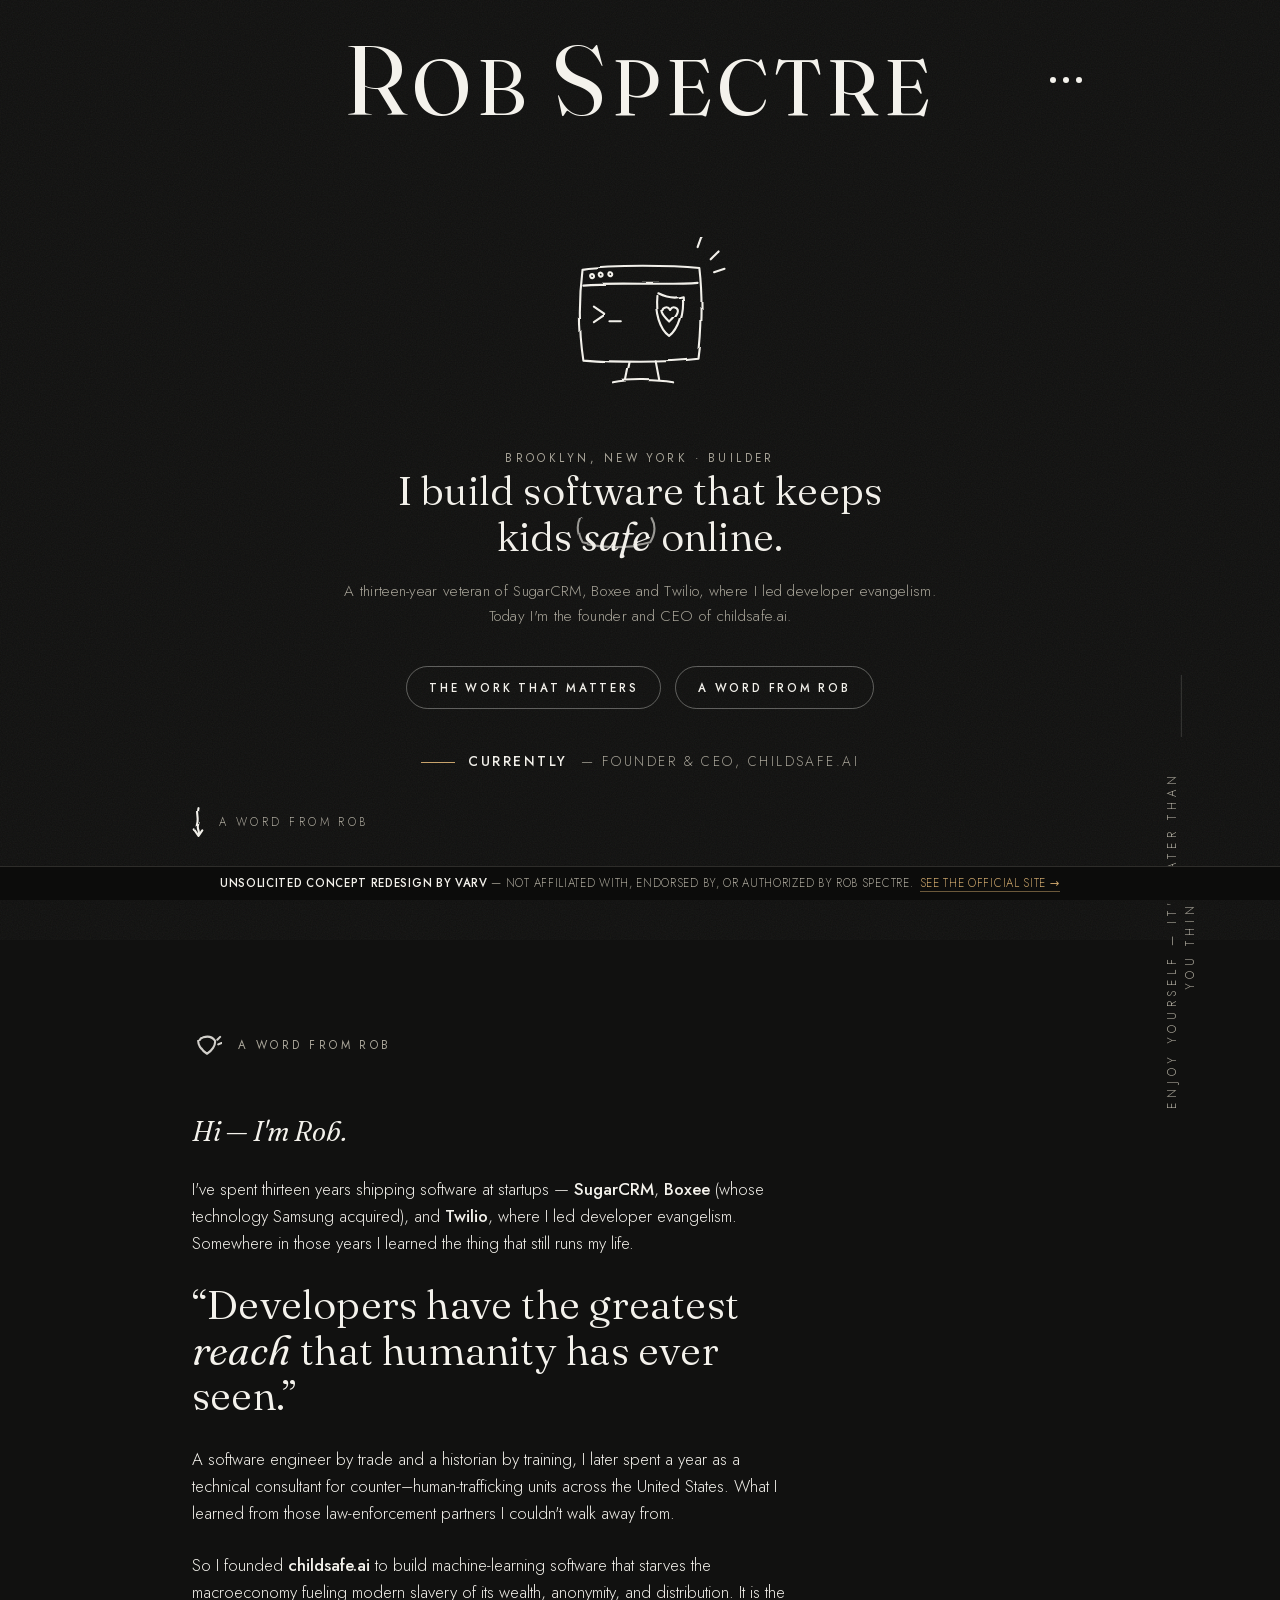
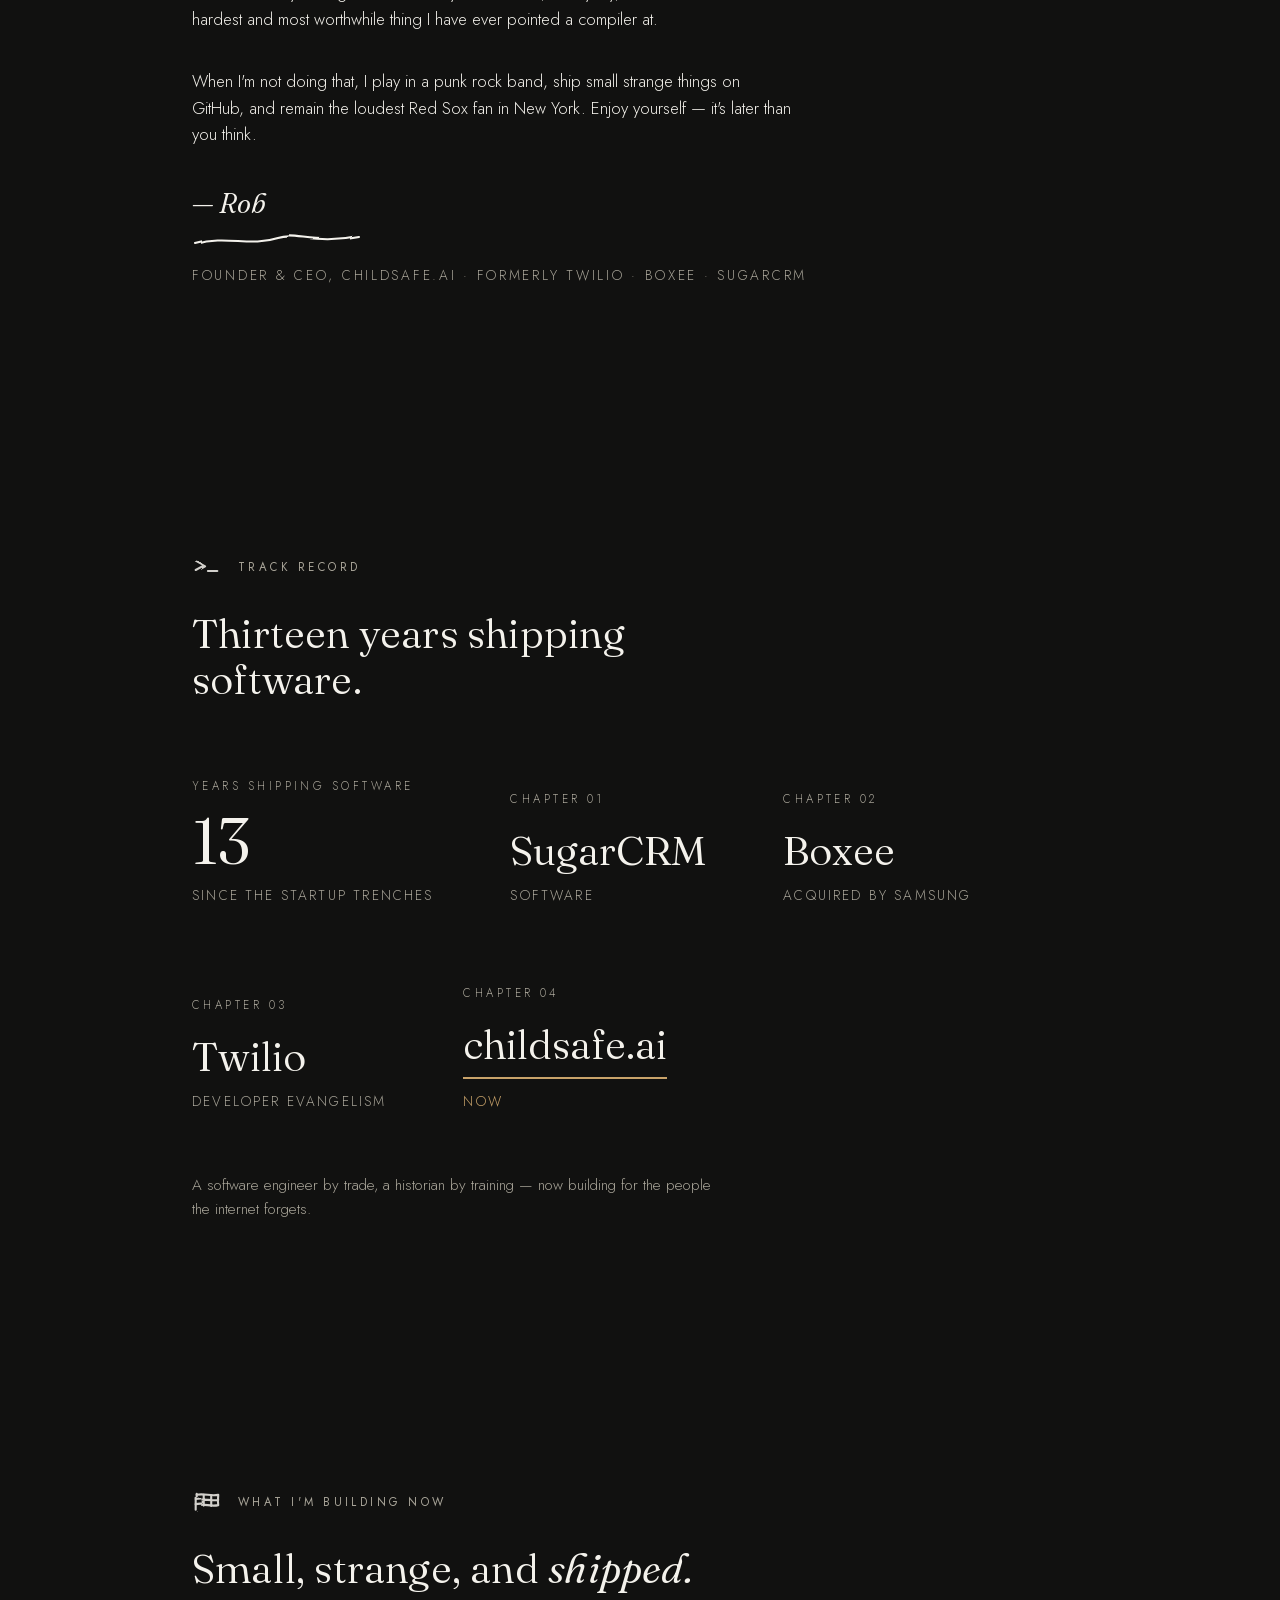
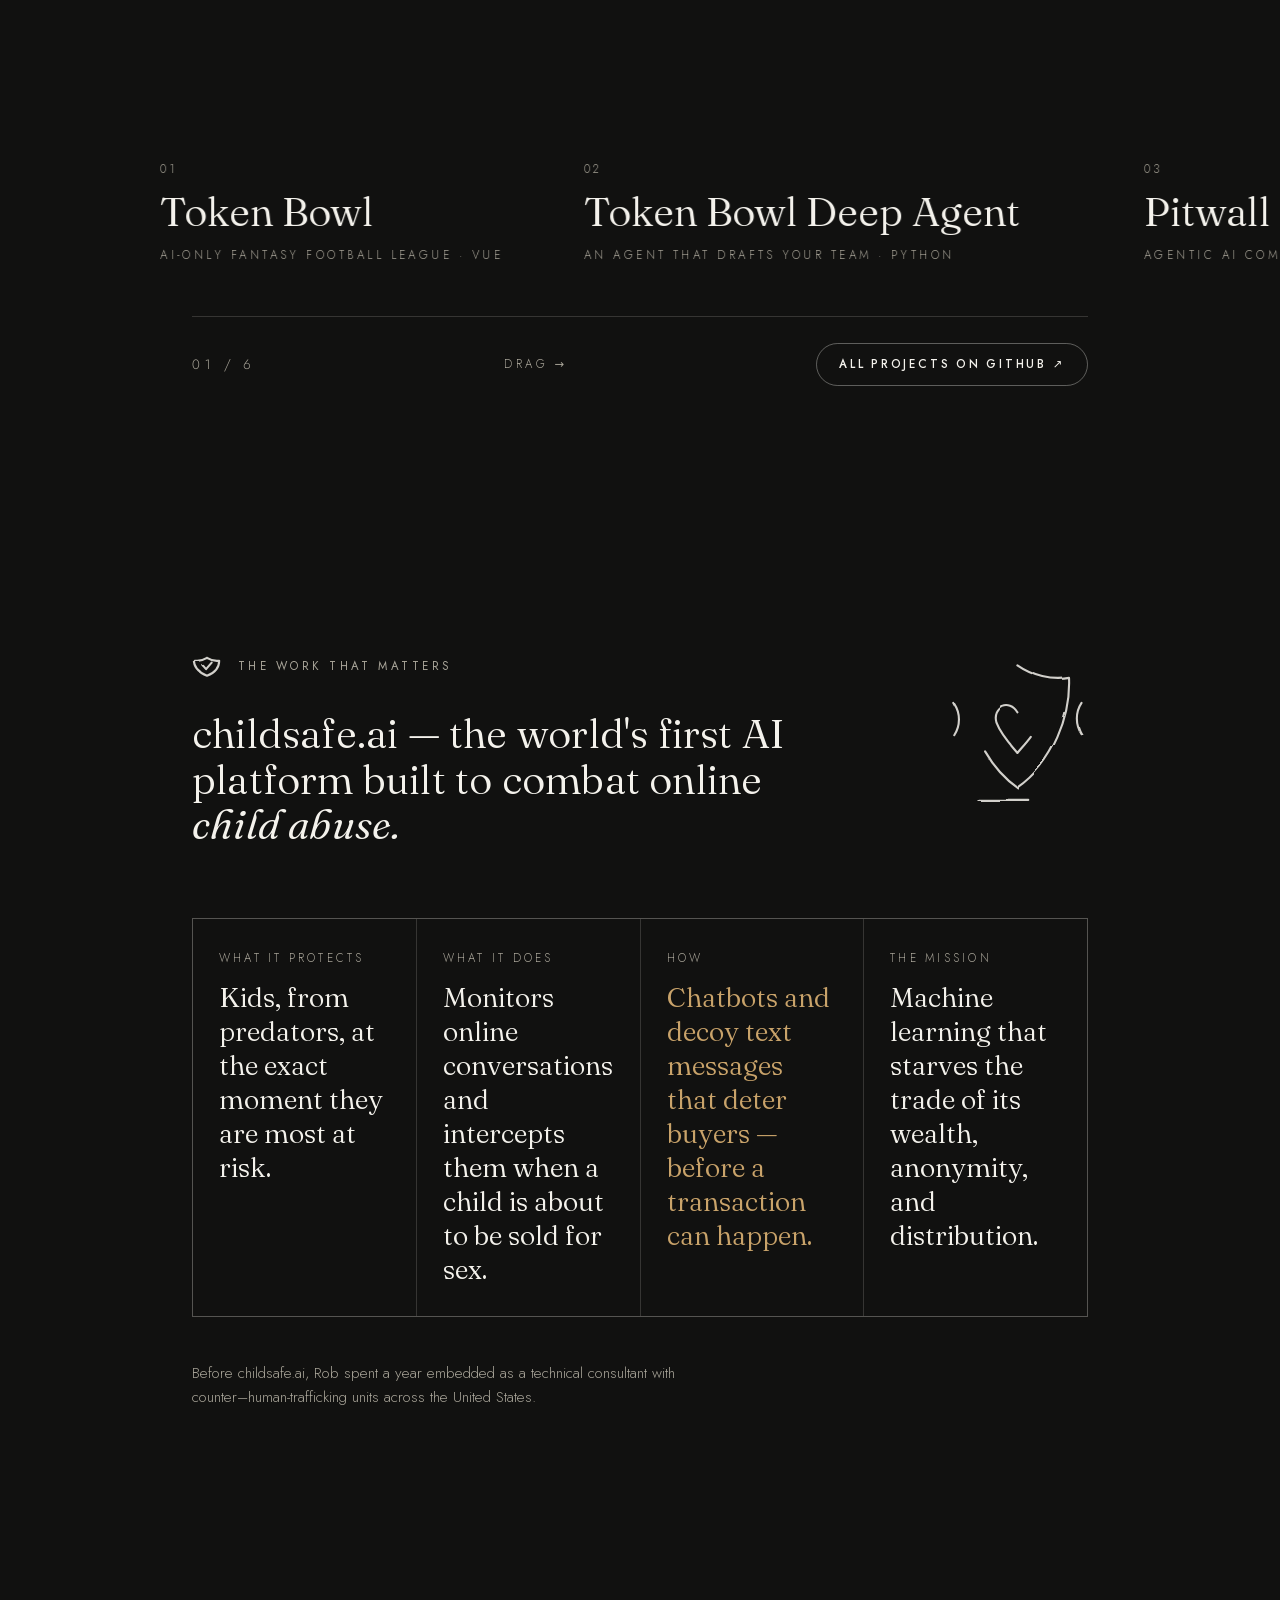
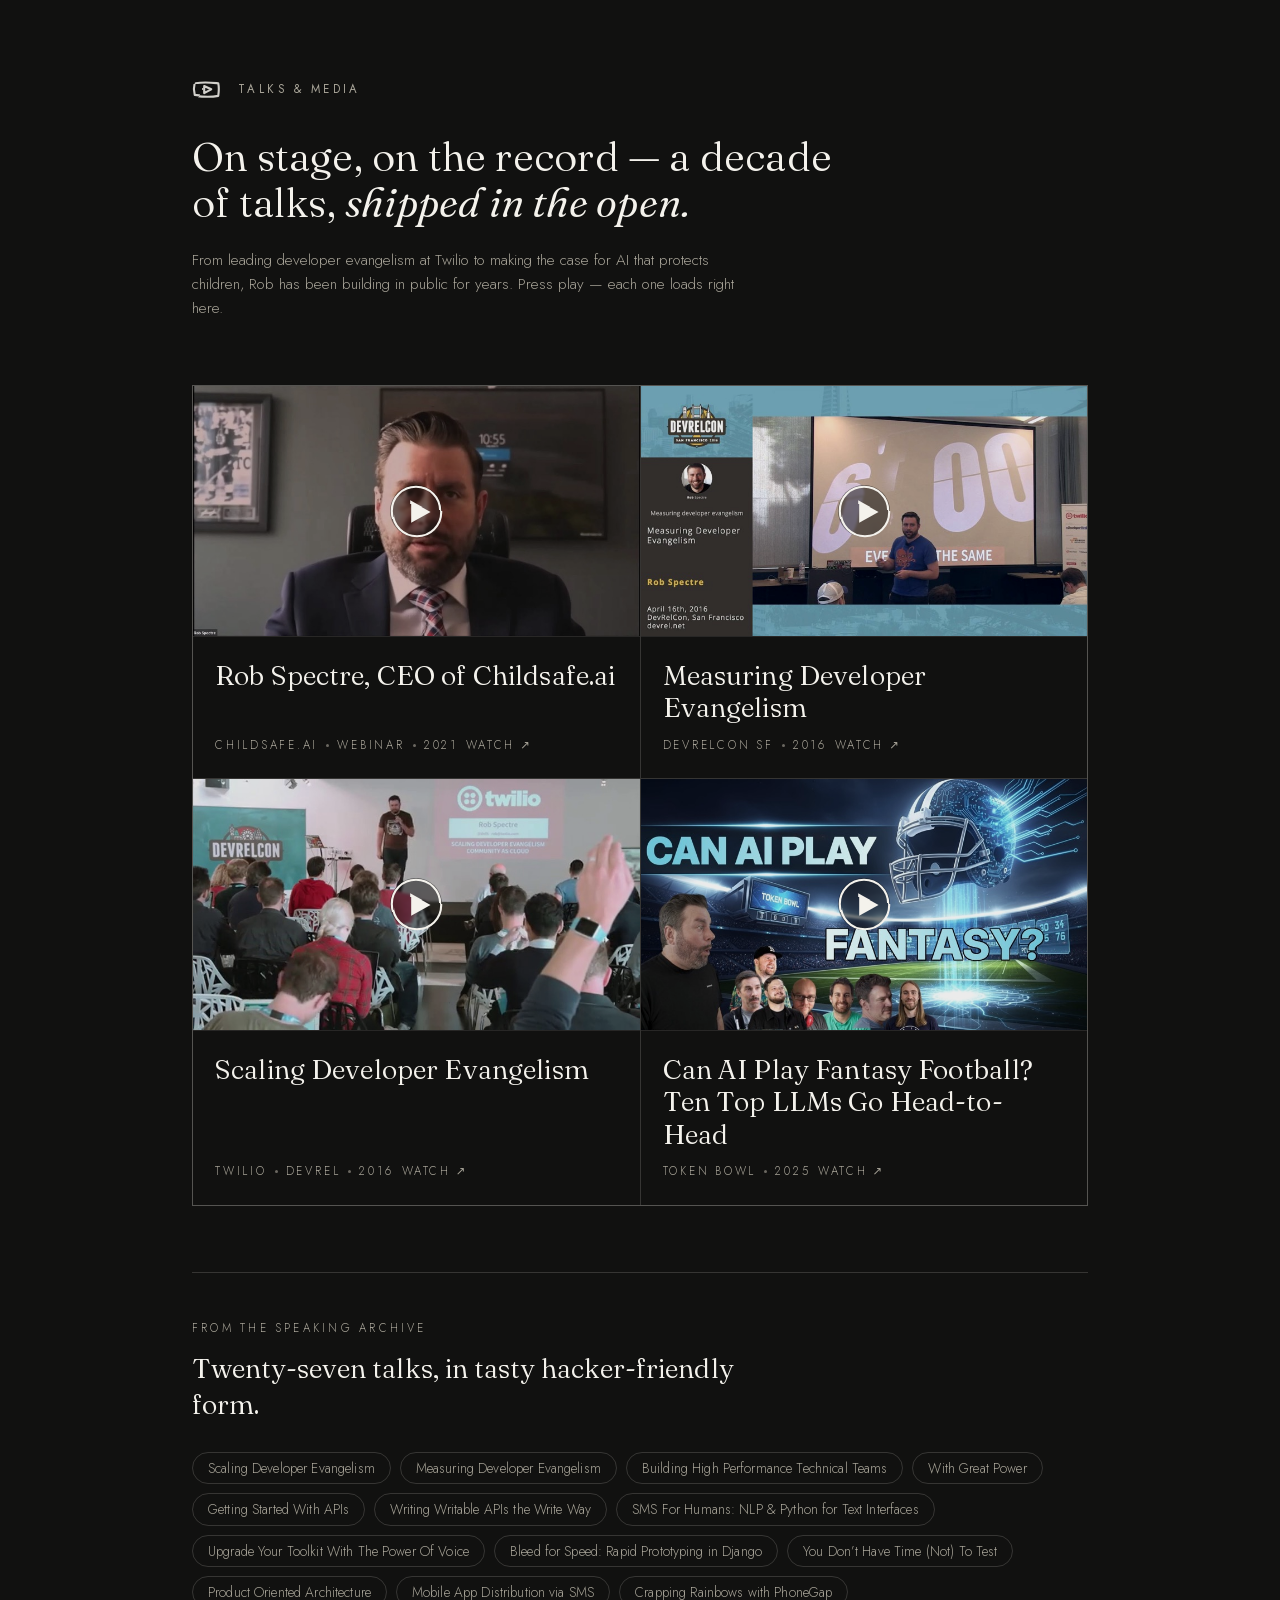
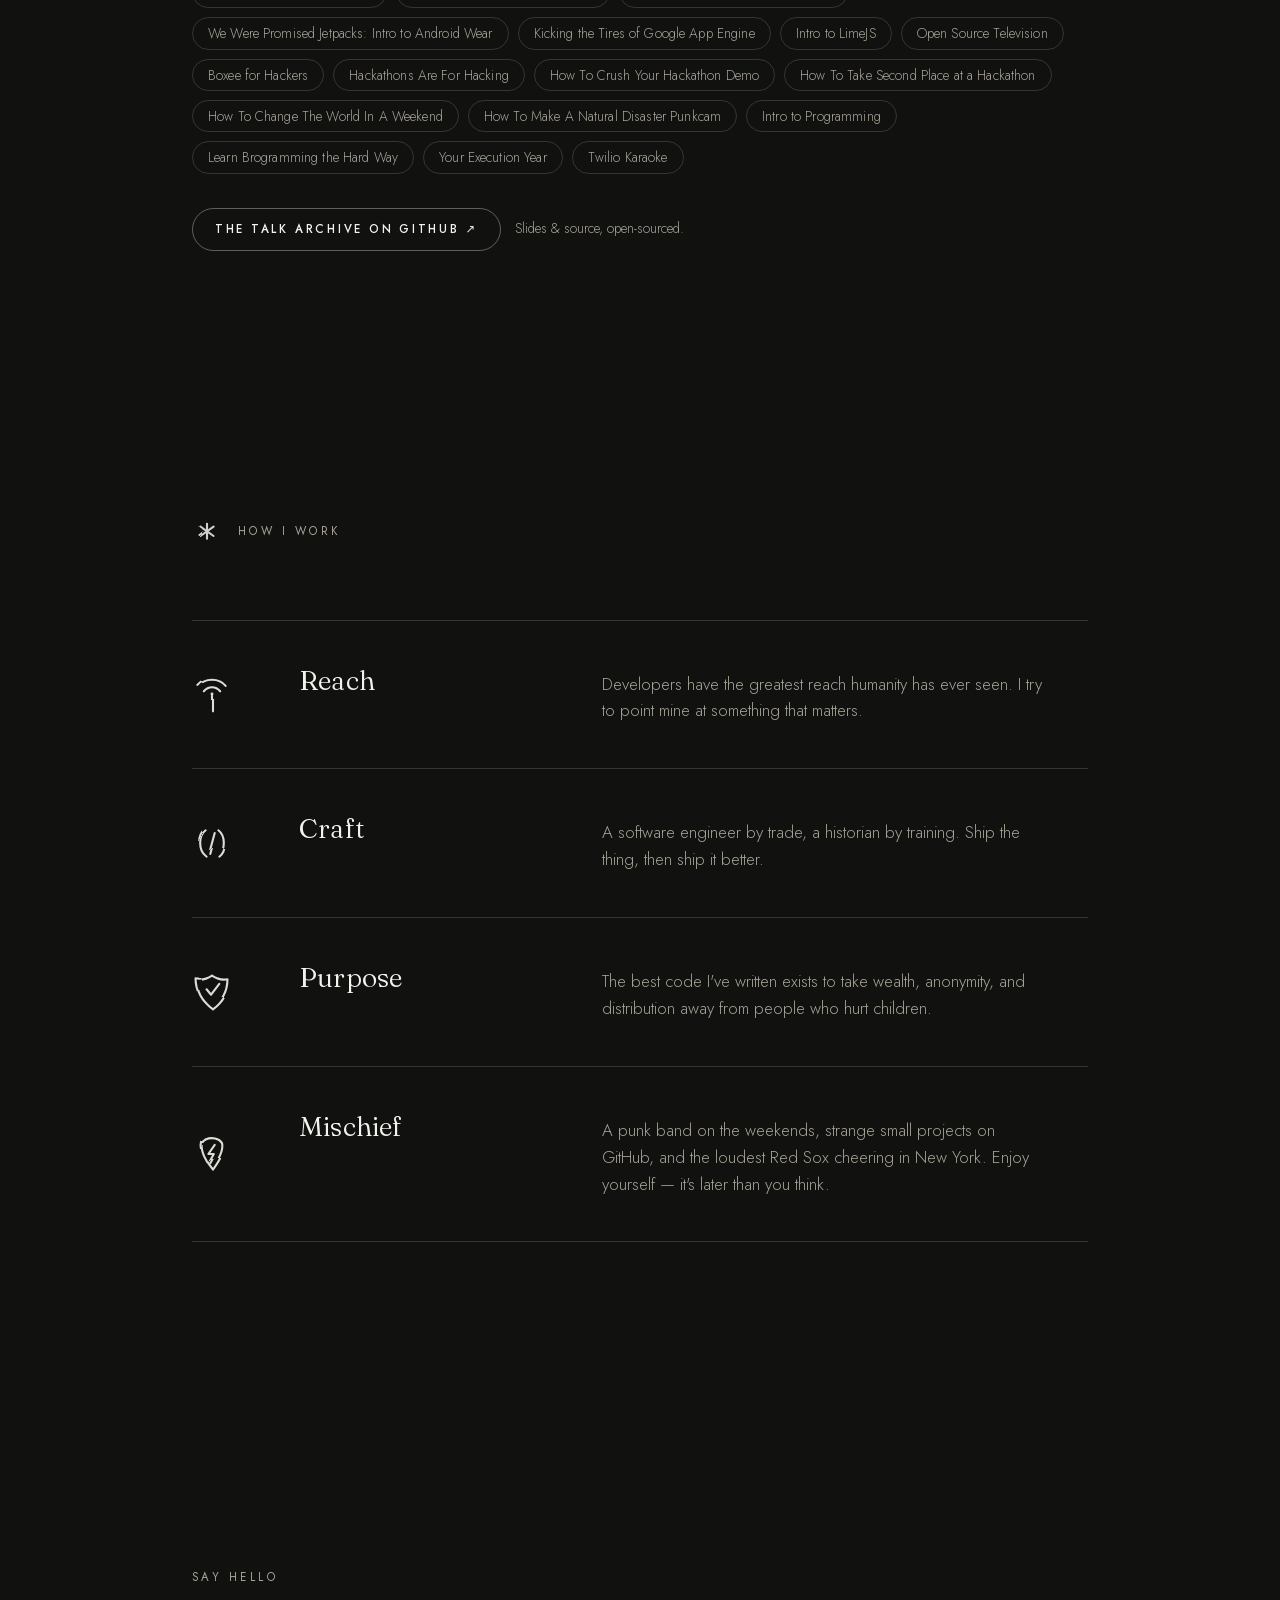
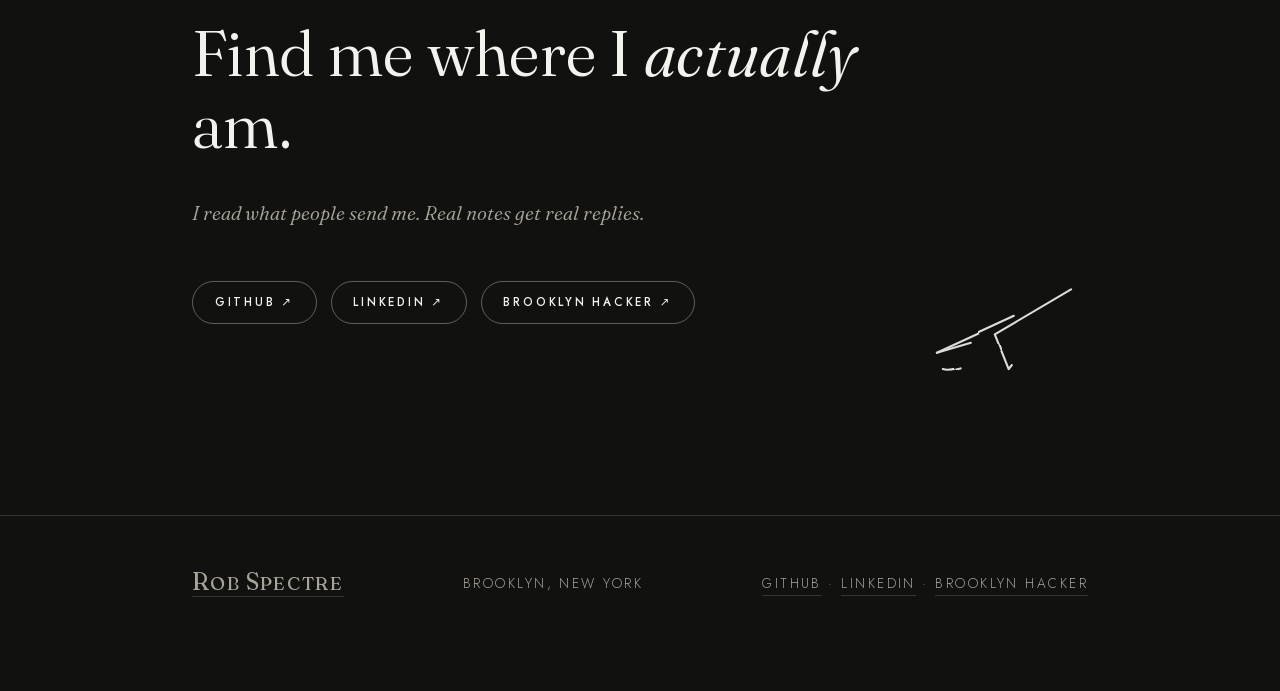
==== index.html @ 93281cea "Rob Spectre — personal site (concept redesign by varv) Unsolicited concept redesign of brooklynhacke" ====
<!doctype html>
<html lang="en">
<head>
<meta charset="utf-8">
<meta name="viewport" content="width=device-width, initial-scale=1">
<meta name="robots" content="noindex,nofollow,noarchive">
<link rel="canonical" href="https://brooklynhacker.com/">
<title>Rob Spectre — Punk rock technologist building AI that keeps kids safe</title>
<meta name="description" content="Rob Spectre is the founder and CEO of childsafe.ai, an AI platform built to combat online child abuse. A thirteen-year veteran of SugarCRM, Boxee and Twilio — where he led developer evangelism — Rob builds machine learning that protects kids online. Based in Brooklyn, New York.">
<meta property="og:title" content="Rob Spectre — Punk rock technologist building AI that keeps kids safe">
<meta property="og:description" content="Rob Spectre is the founder and CEO of childsafe.ai, an AI platform built to combat online child abuse. A thirteen-year veteran of SugarCRM, Boxee and Twilio — where he led developer evangelism — Rob builds machine learning that protects kids online. Based in Brooklyn, New York.">
<meta property="og:type" content="profile">
<meta property="profile:first_name" content="Rob">
<meta property="profile:last_name" content="Spectre">
<meta property="og:site_name" content="Rob Spectre">
<meta property="og:image" content="assets/talks/00Ugst6uJZE.jpg">
<meta property="og:image:alt" content="Rob Spectre, founder & CEO of childsafe.ai, speaking about AI that protects children online">
<meta name="author" content="Rob Spectre">
<meta name="keywords" content="Rob Spectre, childsafe.ai, online child safety AI, developer evangelism, developer relations, Twilio, Boxee, SugarCRM, Brooklyn Hacker, machine learning, Token Bowl">
<meta name="twitter:card" content="summary_large_image">
<meta name="twitter:title" content="Rob Spectre — Punk rock technologist building AI that keeps kids safe">
<meta name="twitter:description" content="Founder & CEO of childsafe.ai. Ex-Twilio developer evangelism lead. 13 years shipping software. 30+ talks. Brooklyn, NY.">
<meta name="twitter:image" content="assets/talks/00Ugst6uJZE.jpg">
<meta name="twitter:creator" content="@dN0t">
<link rel="stylesheet" href="assets/site.css">
<link rel="icon" href="[data-uri]">
<script type="application/ld+json">
{"@context":"https://schema.org","@graph":[
{"@type":"Person","@id":"#rob","name":"Rob Spectre","jobTitle":"Founder & CEO, childsafe.ai","description":"Punk rock technologist building AI that keeps kids safe online. A software engineer by trade and a historian by training, and a thirteen-year veteran of SugarCRM, Boxee and Twilio, where he led developer evangelism. Founder and CEO of childsafe.ai, the world's first AI platform built to combat online child abuse.","worksFor":{"@type":"Organization","name":"childsafe.ai","description":"The world's first AI platform built to combat online child abuse — monitoring online conversations and intercepting the sale of children for sex."},"alumniOf":[{"@type":"Organization","name":"Twilio"},{"@type":"Organization","name":"Boxee"},{"@type":"Organization","name":"SugarCRM"}],"knowsAbout":["Developer Relations","Developer Evangelism","Machine Learning","Child Safety Technology","Online Child Protection","Counter Human Trafficking","APIs","Python","Twilio"],"address":{"@type":"PostalAddress","addressLocality":"Brooklyn","addressRegion":"NY","addressCountry":"US"},"sameAs":["https://github.com/RobSpectre","https://www.linkedin.com/in/rob-spectre/","https://brooklynhacker.com/","https://www.worldwithoutexploitation.org/bios/rob-spectre"],"subjectOf":[{"@id":"#v1"},{"@id":"#v2"},{"@id":"#v3"},{"@id":"#v4"}]},
{"@type":"VideoObject","@id":"#v1","name":"Can AI play FANTASY FOOTBALL? Ten top LLMs go HEAD-TO-HEAD!","description":"Rob Spectre launches Token Bowl, the first no-humans, AI-only fantasy football league, and pits ten leading large language models against each other from draft day onward.","thumbnailUrl":"assets/talks/HNgLYKFN3bw.jpg","uploadDate":"2025-09-12","contentUrl":"https://www.youtube.com/watch?v=HNgLYKFN3bw","embedUrl":"https://www.youtube-nocookie.com/embed/HNgLYKFN3bw","author":{"@id":"#rob"},"publisher":{"@type":"Person","name":"Rob Spectre"},"about":{"@id":"#rob"}},
{"@type":"VideoObject","@id":"#v2","name":"Scaling developer evangelism: Rob Spectre (Twilio)","description":"Rob Spectre on how Twilio scaled its developer evangelism team and developer-relations program.","thumbnailUrl":"assets/talks/SnokHzv53yU.jpg","uploadDate":"2016-01-12","contentUrl":"https://www.youtube.com/watch?v=SnokHzv53yU","embedUrl":"https://www.youtube-nocookie.com/embed/SnokHzv53yU","publisher":{"@type":"Organization","name":"DevRelCon"},"about":{"@id":"#rob"}},
{"@type":"VideoObject","@id":"#v3","name":"Measuring developer evangelism: Rob Spectre at DevRelCon SF 2016","description":"Rob Spectre at DevRelCon San Francisco 2016 on how Twilio measured the impact of developer evangelism.","thumbnailUrl":"assets/talks/fqmFmry9UqA.jpg","uploadDate":"2016-09-12","contentUrl":"https://www.youtube.com/watch?v=fqmFmry9UqA","embedUrl":"https://www.youtube-nocookie.com/embed/fqmFmry9UqA","publisher":{"@type":"Organization","name":"DevRelCon"},"about":{"@id":"#rob"}},
{"@type":"VideoObject","@id":"#v4","name":"Rob Spectre, CEO of Childsafe.ai","description":"Rob Spectre, CEO of childsafe.ai, on using artificial intelligence to combat the online sexual exploitation of children — recorded for a UK webinar on commercial sexual exploitation.","thumbnailUrl":"assets/talks/00Ugst6uJZE.jpg","uploadDate":"2021-03-19","contentUrl":"https://www.youtube.com/watch?v=00Ugst6uJZE","embedUrl":"https://www.youtube-nocookie.com/embed/00Ugst6uJZE","publisher":{"@type":"Organization","name":"UK Feminista"},"about":{"@id":"#rob"}},
{"@type":"ItemList","@id":"#talks","name":"Rob Spectre — speaking archive","description":"Selected talks from Rob Spectre's public speaking archive, published open-source on GitHub.","numberOfItems":27,"itemListElement":[
{"@type":"ListItem","position":1,"name":"Scaling Developer Evangelism"},
{"@type":"ListItem","position":2,"name":"Measuring Developer Evangelism"},
{"@type":"ListItem","position":3,"name":"Building High Performance Technical Teams"},
{"@type":"ListItem","position":4,"name":"With Great Power"},
{"@type":"ListItem","position":5,"name":"Getting Started With APIs"},
{"@type":"ListItem","position":6,"name":"Writing Writable APIs the Write Way"},
{"@type":"ListItem","position":7,"name":"SMS For Humans: Using NLP and Python To Build Text Interfaces Fat Fingers Can Use"},
{"@type":"ListItem","position":8,"name":"Upgrade Your Toolkit With The Power Of Voice"},
{"@type":"ListItem","position":9,"name":"Bleed for Speed: Rapid Prototyping in Django"},
{"@type":"ListItem","position":10,"name":"You Don't Have Time (Not) To Test"},
{"@type":"ListItem","position":11,"name":"Product Oriented Architecture"},
{"@type":"ListItem","position":12,"name":"Mobile App Distribution via SMS"},
{"@type":"ListItem","position":13,"name":"Crapping Rainbows with PhoneGap"},
{"@type":"ListItem","position":14,"name":"We Were Promised Jetpacks: An Introduction to Android Wear"},
{"@type":"ListItem","position":15,"name":"Kicking the Tires of Google App Engine"},
{"@type":"ListItem","position":16,"name":"Intro to LimeJS"},
{"@type":"ListItem","position":17,"name":"Open Source Television"},
{"@type":"ListItem","position":18,"name":"Boxee for Hackers"},
{"@type":"ListItem","position":19,"name":"Hackathons Are For Hacking"},
{"@type":"ListItem","position":20,"name":"How To Crush Your Hackathon Demo"},
{"@type":"ListItem","position":21,"name":"How To Take Second Place at a Hackathon"},
{"@type":"ListItem","position":22,"name":"How To Change The World In A Weekend"},
{"@type":"ListItem","position":23,"name":"How To Make A Natural Disaster Punkcam"},
{"@type":"ListItem","position":24,"name":"Intro to Programming"},
{"@type":"ListItem","position":25,"name":"Learn Brogramming the Hard Way"},
{"@type":"ListItem","position":26,"name":"Your Execution Year"},
{"@type":"ListItem","position":27,"name":"Twilio Karaoke"}
]}
]}
</script>
<script>
/* pre-paint: QA flag only — html.anim is added in the tail, inside rAF */
(function(){
  try{
    var q = new URLSearchParams(location.search);
    if(q.get('static')==='1'){
      document.documentElement.classList.add('static');
    }
    var sh = parseInt(q.get('shift')||'0',10);
    if(sh>0){
      var st = document.createElement('style');
      st.textContent = 'body{transform:translateY(-'+sh+'px)} .nav,.sb-badge,.ribbon{position:absolute!important}';
      document.head.appendChild(st);
    }
  }catch(e){}
})();
</script>
<style>
/* ============ TALKS & MEDIA (Rob-specific, Gutter-native) ============ */
.talks h2{max-width:16em;margin:26px 0 0}
.talks .lede{margin:22px 0 0;max-width:56ch;color:var(--muted);font-size:var(--h6);line-height:1.6}
.talk-grid{
  display:grid;grid-template-columns:repeat(auto-fit,minmax(min(100%,340px),1fr));
  gap:1px;background:var(--faint);border:1px solid var(--faint);margin-top:64px;
}
a.talk{
  background:var(--paper);display:flex;flex-direction:column;text-decoration:none;color:var(--ink);
  position:relative;transition:background .35s ease;
}
a.talk:hover,a.talk:focus-visible{background:var(--paper-2)}
.talk-media{position:relative;aspect-ratio:16/9;overflow:hidden;background:#000;border-bottom:1px solid var(--faint)}
.talk-media img{
  width:100%;height:100%;object-fit:cover;object-position:center;display:block;
  filter:grayscale(.18) contrast(1.02) brightness(.92);
  transition:transform .6s cubic-bezier(.4,0,.2,1),filter .4s ease;
}
a.talk:hover .talk-media img,a.talk:focus-visible .talk-media img{transform:scale(1.045);filter:none}
.talk-media iframe{position:absolute;inset:0;width:100%;height:100%;border:0}
.play{position:absolute;left:50%;top:50%;width:62px;height:62px;transform:translate(-50%,-50%);pointer-events:none;transition:transform .3s ease}
.play::before{content:"";position:absolute;inset:5px;border-radius:50%;background:rgba(17,17,16,.5);backdrop-filter:blur(1px)}
.play svg{position:relative;width:100%;height:100%}
.play .ptri{fill:var(--ink);stroke:none}
a.talk:hover .play,a.talk:focus-visible .play{transform:translate(-50%,-50%) scale(1.09)}
.talk-body{padding:22px 22px 24px;display:flex;flex-direction:column;gap:12px;flex:1}
.talk-ttl{font-family:var(--serif);font-weight:340;font-size:var(--h3);line-height:1.2;letter-spacing:.005em}
.talk-meta{margin-top:auto;font-size:var(--eyebrow);letter-spacing:.24em;text-transform:uppercase;color:var(--muted);display:flex;gap:.7em;align-items:center;flex-wrap:wrap}
.talk-meta .dot{width:3px;height:3px;border-radius:50%;background:currentColor;opacity:.6}
.talk-watch{display:inline-flex;gap:.5em;align-items:center;font-size:var(--eyebrow);letter-spacing:.22em;text-transform:uppercase;color:var(--muted);transition:color .3s ease}
a.talk:hover .talk-watch,a.talk:focus-visible .talk-watch{color:var(--ink)}
/* speaking archive */
.archive{margin-top:66px;padding-top:46px;border-top:1px solid var(--faint)}
.archive .k{font-size:var(--eyebrow);letter-spacing:.28em;text-transform:uppercase;color:var(--muted)}
.archive .aline{font-family:var(--serif);font-weight:340;font-size:var(--h3);margin-top:14px;max-width:22em;line-height:1.3}
.talk-chips{list-style:none;display:flex;flex-wrap:wrap;gap:9px;margin:30px 0 0;padding:0}
.talk-chips li{
  font-size:var(--small);letter-spacing:.01em;color:var(--muted);
  border:1px solid var(--faint);border-radius:999px;padding:7px 15px;line-height:1.2;
  transition:color .25s ease,border-color .25s ease;
}
.talk-chips li:hover{color:var(--ink);border-color:var(--ink)}
.archive .cta-row{margin-top:34px;display:flex;gap:14px;flex-wrap:wrap;align-items:center}
.archive .cta-note{font-size:var(--small);color:var(--muted)}
</style>
</head>
<body>

<!-- hand-drawn wobble filter for every doodle -->
<svg width="0" height="0" style="position:absolute" aria-hidden="true" focusable="false">
  <defs>
    <filter id="rough" x="-8%" y="-8%" width="116%" height="116%">
      <feTurbulence type="fractalNoise" baseFrequency="0.013 0.021" numOctaves="2" seed="11" result="n"/>
      <feDisplacementMap in="SourceGraphic" in2="n" scale="4.5"/>
    </filter>
    <!-- pen-tremble variants — the .doodle CSS boils through these so every line keeps lightly scratching -->
    <filter id="rough2" x="-8%" y="-8%" width="116%" height="116%">
      <feTurbulence type="fractalNoise" baseFrequency="0.0135 0.0205" numOctaves="2" seed="3" result="n"/>
      <feDisplacementMap in="SourceGraphic" in2="n" scale="4.9"/>
    </filter>
    <filter id="rough3" x="-8%" y="-8%" width="116%" height="116%">
      <feTurbulence type="fractalNoise" baseFrequency="0.0125 0.0215" numOctaves="2" seed="24" result="n"/>
      <feDisplacementMap in="SourceGraphic" in2="n" scale="4.2"/>
    </filter>
    <filter id="rough4" x="-8%" y="-8%" width="116%" height="116%">
      <feTurbulence type="fractalNoise" baseFrequency="0.013 0.021" numOctaves="2" seed="8" result="n"/>
      <feDisplacementMap in="SourceGraphic" in2="n" scale="4.7"/>
    </filter>
  </defs>
</svg>

<header class="nav">
  <a class="wordmark" href="#top" aria-label="Rob Spectre — home"><span class="cap">R</span><span class="sc">OB&nbsp;</span><span class="cap">S</span><span class="sc">PECTRE</span><svg class="wm-line" viewBox="0 0 200 10" aria-hidden="true" focusable="false"><path pathLength="1" d="M4,6.4 C36,3.2 78,7.6 118,5 C148,3.2 176,6 196,4.4"/></svg></a>
  <button class="menu-btn" id="menuBtn" aria-expanded="false" aria-controls="overlay" aria-label="Open menu"><i></i><i></i><i></i></button>
</header>

<div class="overlay" id="overlay" role="dialog" aria-modal="true" aria-label="Menu">
  <button class="ol-close" id="menuClose">Close</button>
  <nav>
    <a class="ol-link" href="index.html" aria-current="page">Home</a>
    <a class="ol-link" href="about.html">About Rob</a>
    <a class="ol-link" href="projects.html">What I'm building</a>
    <a class="ol-link" href="writing.html">Writing</a>
    <a class="ol-link" href="talks.html">Talks &amp; media</a>
    <a class="ol-link" href="index.html#contact">Say hello</a>
  </nav>
  <div class="ol-meta">
    <a href="https://github.com/RobSpectre" target="_blank" rel="noopener">GitHub &#8599;</a>
    <a href="https://www.linkedin.com/in/rob-spectre/" target="_blank" rel="noopener">LinkedIn &#8599;</a>
    <a href="https://brooklynhacker.com/" target="_blank" rel="noopener">Brooklyn Hacker &#8599;</a>
    <span>Brooklyn, New York</span>
  </div>
</div>

<main>

<!-- ================= HERO ================= -->
<section class="hero" id="top">
  <div class="hero-inner">
    <div class="hero-art rv" aria-hidden="true">
      <svg class="doodle" id="heroDoodle" viewBox="0 0 440 480" xmlns="http://www.w3.org/2000/svg">
        <!-- terminal / monitor frame -->
        <path style="--i:0" pathLength="1" d="M86,112 C160,102 296,104 356,110 C364,178 362,262 354,318 C280,328 158,326 88,320 C78,254 78,176 86,112"/>
        <!-- title bar -->
        <path style="--i:1" pathLength="1" d="M88,148 C170,142 290,150 352,144"/>
        <!-- window dots -->
        <path style="--i:2" pathLength="1" d="M104,128 C101,122 110,119 112,125 C114,131 106,133 104,128"/>
        <path style="--i:2" pathLength="1" d="M126,127 C123,121 132,118 134,124 C136,130 128,132 126,127"/>
        <path style="--i:2" pathLength="1" d="M148,126 C145,120 154,117 156,123 C158,129 150,131 148,126"/>
        <!-- prompt chevron + cursor -->
        <path style="--i:3" pathLength="1" d="M112,196 L138,214 L112,232"/>
        <path style="--i:3" pathLength="1" d="M150,232 L176,232"/>
        <!-- shield on screen -->
        <path style="--i:4" pathLength="1" d="M262,168 C280,177 302,180 318,175 C322,214 310,252 289,268 C267,252 256,214 260,174"/>
        <!-- heart inside the shield -->
        <path style="--i:5" pathLength="1" d="M289,206 C283,195 268,201 272,213 C275,222 283,229 289,235 C295,229 303,222 306,213 C310,201 295,195 289,206"/>
        <!-- stand + base -->
        <path style="--i:6" pathLength="1" d="M196,326 L188,366 M256,324 L264,366"/>
        <path style="--i:6" pathLength="1" d="M158,372 C196,364 260,366 296,372"/>
        <!-- effort sparks -->
        <path style="--i:7" pathLength="1" d="M382,90 L400,72"/>
        <path style="--i:7" pathLength="1" d="M392,122 L416,114"/>
        <path style="--i:7" pathLength="1" d="M352,62 L360,40"/>
      </svg>
    </div>
    <p class="eyebrow rv" style="--d:2">Brooklyn, New York &middot; Builder</p>
    <h1 class="rv" style="--d:3">I build software that keeps kids <span class="safe-word"><span class="it">safe</span><svg class="safe-ring doodle" viewBox="0 0 130 56" preserveAspectRatio="none" aria-hidden="true" focusable="false"><path style="--i:1" pathLength="1" d="M10,8 C4,20 4,32 12,46 C42,54 88,54 118,46 C126,32 126,18 120,8"/></svg></span> online.</h1>
    <p class="sub rv" style="--d:4">A thirteen-year veteran of SugarCRM, Boxee and Twilio, where I led developer evangelism. Today I'm the founder and CEO of childsafe.ai.</p>
    <div class="cta-row rv" style="--d:5">
      <a class="pill" href="#childsafe">The work that matters</a>
      <a class="pill" href="#letter">A word from Rob</a>
    </div>
    <p class="fund-note rv" style="--d:6"><span class="tick" aria-hidden="true"></span> <b>Currently</b> &mdash; Founder &amp; CEO, childsafe.ai</p>
  </div>

  <p class="vlabel" aria-hidden="true">Enjoy yourself &mdash; it's later than you think</p>

  <p class="scroll-cue rv" style="--d:5" aria-hidden="true">
    <svg class="doodle" viewBox="0 0 24 60" xmlns="http://www.w3.org/2000/svg">
      <path style="--i:0" pathLength="1" d="M12,4 C9,15 15,25 11,36 C9,43 15,47 12,52"/>
      <path style="--i:1" pathLength="1" d="M5,45 L12,55 L19,45"/>
    </svg>
    <span>A word from Rob</span>
  </p>
</section>

<!-- ================= THE LETTER ================= -->
<section class="sec letter" id="letter">
  <p class="eyebrow rv">
    <svg class="glyph doodle" viewBox="0 0 64 44" xmlns="http://www.w3.org/2000/svg" aria-hidden="true">
      <!-- guitar pick -->
      <path style="--i:0" pathLength="1" d="M24,5 C34,2 44,5 49,12 C51,22 42,34 32,40 C22,34 13,22 16,11 C18,7 21,6 24,5"/>
      <path style="--i:1" pathLength="1" d="M54,10 L60,4 M56,20 L63,17"/>
    </svg>
    A word from Rob
  </p>

  <p class="salute rv" style="--d:1">Hi &mdash; I'm Rob.</p>

  <p class="body rv reading" style="--d:2">I've spent thirteen years shipping software at startups &mdash; <b>SugarCRM</b>, <b>Boxee</b> (whose technology Samsung acquired), and <b>Twilio</b>, where I led developer evangelism. Somewhere in those years I learned the thing that still runs my life.</p>

  <h2 class="pull rv" style="--d:3">&ldquo;Developers have the greatest <span class="it">reach</span> that humanity has ever seen.&rdquo;</h2>

  <p class="body rv reading" style="--d:4">A software engineer by trade and a historian by training, I later spent a year as a technical consultant for counter&ndash;human-trafficking units across the United States. What I learned from those law-enforcement partners I couldn't walk away from.</p>

  <p class="body rv reading" style="--d:5">So I founded <b>childsafe.ai</b> to build machine-learning software that starves the macroeconomy fueling modern slavery of its wealth, anonymity, and distribution. It is the hardest and most worthwhile thing I have ever pointed a compiler at.</p>

  <p class="body close rv reading" style="--d:6">When I'm not doing that, I play in a punk rock band, ship small strange things on GitHub, and remain the loudest Red Sox fan in New York. Enjoy yourself &mdash; it's later than you think.</p>

  <div class="sig rv" style="--d:7">
    <p class="names">&mdash; Rob</p>
    <svg class="doodle" viewBox="0 0 170 22" xmlns="http://www.w3.org/2000/svg" aria-hidden="true">
      <path style="--i:0" pathLength="1" d="M4,15 C34,6 58,18 86,9 C104,3 124,16 166,7"/>
    </svg>
    <p class="roles">Founder &amp; CEO, childsafe.ai &middot; formerly Twilio &middot; Boxee &middot; SugarCRM</p>
  </div>
</section>

<!-- ================= TRACK RECORD ================= -->
<section class="sec fund" id="work">
  <p class="eyebrow rv">
    <svg class="glyph doodle" viewBox="0 0 64 44" xmlns="http://www.w3.org/2000/svg" aria-hidden="true">
      <!-- terminal caret -->
      <path style="--i:0" pathLength="1" d="M10,12 L28,22 L10,32"/>
      <path style="--i:1" pathLength="1" d="M34,32 L54,32"/>
    </svg>
    Track record
  </p>
  <h2 class="rv" style="--d:1">Thirteen years shipping software.</h2>

  <div class="funds-row">
    <div class="f rv" style="--d:2">
      <p class="lbl">Years shipping software</p>
      <p class="num"><span class="cnt" data-to="13">13</span></p>
      <p class="when">Since the startup trenches</p>
    </div>
    <div class="f rv" style="--d:3">
      <p class="lbl">Chapter 01</p>
      <p class="num co-num">SugarCRM</p>
      <p class="when">Software</p>
    </div>
    <div class="f rv" style="--d:4">
      <p class="lbl">Chapter 02</p>
      <p class="num co-num">Boxee</p>
      <p class="when">Acquired by Samsung</p>
    </div>
    <div class="f rv" style="--d:5">
      <p class="lbl">Chapter 03</p>
      <p class="num co-num">Twilio</p>
      <p class="when">Developer Evangelism</p>
    </div>
    <div class="f now rv" style="--d:6">
      <p class="lbl">Chapter 04</p>
      <p class="num co-num">childsafe.ai</p>
      <p class="when">Now</p>
    </div>
  </div>

  <p class="foot rv" style="--d:7">A software engineer by trade, a historian by training &mdash; now building for the people the internet forgets.</p>
</section>

<!-- ================= PROJECTS RAIL ================= -->
<section class="sec folio" id="projects">
  <div class="head">
    <p class="eyebrow rv">
      <svg class="glyph doodle" viewBox="0 0 64 44" xmlns="http://www.w3.org/2000/svg" aria-hidden="true">
        <!-- F1 checkered flag -->
        <path style="--i:0" pathLength="1" d="M10,4 L10,40"/>
        <path style="--i:1" pathLength="1" d="M10,6 C26,2 40,10 56,6 C55,16 55,22 56,28 C40,32 26,24 10,28"/>
        <path style="--i:2" pathLength="1" d="M25,6 L25,29 M41,8 L41,30 M10,17 C25,13 40,20 56,17"/>
      </svg>
      What I'm building now
    </p>
    <h2 class="rv" style="--d:1">Small, strange, and <span class="it">shipped.</span></h2>
  </div>

  <div class="rail-wrap">
    <div class="rail" id="rail" role="region" aria-label="Projects — drag to browse">
      <div class="rail-track" id="railTrack">
        <a class="co" href="https://github.com/RobSpectre/tokenbowl.ai" target="_blank" rel="noopener">
          <span class="co-idx">01</span>
          <span class="co-name">Token Bowl <span class="go" aria-hidden="true">&#8599;</span></span>
          <span class="co-fund">AI-only fantasy football league &middot; Vue</span>
        </a>
        <a class="co" href="https://github.com/RobSpectre/token-bowl-deep-agent" target="_blank" rel="noopener">
          <span class="co-idx">02</span>
          <span class="co-name">Token Bowl Deep Agent <span class="go" aria-hidden="true">&#8599;</span></span>
          <span class="co-fund">An agent that drafts your team &middot; Python</span>
        </a>
        <a class="co" href="https://github.com/RobSpectre/pitwall" target="_blank" rel="noopener">
          <span class="co-idx">03</span>
          <span class="co-name">Pitwall <span class="go" aria-hidden="true">&#8599;</span></span>
          <span class="co-fund">Agentic AI companion for motorsports &middot; Python</span>
        </a>
        <a class="co" href="https://github.com/RobSpectre/f1bingo.com" target="_blank" rel="noopener">
          <span class="co-idx">04</span>
          <span class="co-name">F1 Bingo <span class="go" aria-hidden="true">&#8599;</span></span>
          <span class="co-fund">Bingo cards for Formula 1 races &middot; Vue</span>
        </a>
        <a class="co" href="https://github.com/RobSpectre/mvf1" target="_blank" rel="noopener">
          <span class="co-idx">05</span>
          <span class="co-name">mvf1 <span class="go" aria-hidden="true">&#8599;</span></span>
          <span class="co-fund">CLI to control MultiViewer For F1 &middot; Python</span>
        </a>
        <a class="co" href="https://github.com/RobSpectre/optimizer.cannonball.ing" target="_blank" rel="noopener">
          <span class="co-idx">06</span>
          <span class="co-name">Cannonball Optimizer <span class="go" aria-hidden="true">&#8599;</span></span>
          <span class="co-fund">Optimal road-trip speed from fuel economy &middot; Vue</span>
        </a>
      </div>
    </div>
    <div class="rail-meta head">
      <p class="counter" id="railCounter">01 / 06</p>
      <p class="drag-hint">Drag &#8594;</p>
      <a class="pill" href="https://github.com/RobSpectre" target="_blank" rel="noopener">All projects on GitHub &#8599;</a>
    </div>
  </div>
</section>

<!-- ================= CHILDSAFE.AI SPOTLIGHT ================= -->
<section class="sec elbow" id="childsafe">
  <svg class="elbow-art doodle" viewBox="0 0 90 100" xmlns="http://www.w3.org/2000/svg" aria-hidden="true">
    <!-- hand-drawn shield with a heart -->
    <path style="--i:0" pathLength="1" d="M45,6 C55,13 68,16 78,14 C79,38 68,68 45,84 C22,68 11,38 12,14 C22,16 35,13 45,6"/>
    <path style="--i:1" pathLength="1" d="M45,36 C40,27 28,32 31,42 C34,50 40,56 45,62 C50,56 56,50 59,42 C62,32 50,27 45,36"/>
    <path style="--i:2" pathLength="1" d="M4,30 C8,36 8,44 4,50 M86,30 C82,36 82,44 86,50"/>
    <path style="--i:3" pathLength="1" d="M20,92 L70,92"/>
  </svg>

  <p class="eyebrow rv">
    <svg class="glyph doodle" viewBox="0 0 64 44" xmlns="http://www.w3.org/2000/svg" aria-hidden="true">
      <!-- small shield -->
      <path style="--i:0" pathLength="1" d="M32,4 C40,9 50,11 58,10 C58,24 48,36 32,42 C16,36 6,24 6,10 C14,11 24,9 32,4"/>
      <path style="--i:1" pathLength="1" d="M24,21 L30,28 L42,14"/>
    </svg>
    The work that matters
  </p>
  <h2 class="rv" style="--d:1">childsafe.ai &mdash; the world's first AI platform built to combat online <span class="it">child abuse.</span></h2>

  <div class="grid">
    <div class="cell rv" style="--d:2"><p class="k">What it protects</p><p class="v">Kids, from predators, at the exact moment they are most at risk.</p></div>
    <div class="cell rv" style="--d:3"><p class="k">What it does</p><p class="v">Monitors online conversations and intercepts them when a child is about to be sold for sex.</p></div>
    <div class="cell hot rv" style="--d:4"><p class="k">How</p><p class="v">Chatbots and decoy text messages that deter buyers &mdash; before a transaction can happen.</p></div>
    <div class="cell rv" style="--d:5"><p class="k">The mission</p><p class="v">Machine learning that starves the trade of its wealth, anonymity, and distribution.</p></div>
  </div>

  <p class="eg-note rv" style="--d:6">Before childsafe.ai, Rob spent a year embedded as a technical consultant with counter&ndash;human-trafficking units across the United States.</p>
</section>

<!-- ================= TALKS & MEDIA ================= -->
<section class="sec talks" id="talks">
  <p class="eyebrow rv">
    <svg class="glyph doodle" viewBox="0 0 64 44" xmlns="http://www.w3.org/2000/svg" aria-hidden="true">
      <!-- screen + play -->
      <path style="--i:0" pathLength="1" d="M8,9 C26,6 44,8 56,9 C58,18 57,29 56,36 C40,39 22,38 8,36 C6,28 6,17 8,9"/>
      <path style="--i:1" pathLength="1" d="M26,15 L41,22 L26,30 L26,15"/>
    </svg>
    Talks &amp; media
  </p>
  <h2 class="rv" style="--d:1">On stage, on the record &mdash; a decade of talks, <span class="it">shipped in the open.</span></h2>
  <p class="lede rv" style="--d:2">From leading developer evangelism at Twilio to making the case for AI that protects children, Rob has been building in public for years. Press play &mdash; each one loads right here.</p>

  <div class="talk-grid">
    <a class="talk rv" style="--d:2" href="https://www.youtube.com/watch?v=00Ugst6uJZE" data-yt="00Ugst6uJZE" target="_blank" rel="noopener">
      <span class="talk-media">
        <img src="assets/talks/00Ugst6uJZE.jpg" alt="Rob Spectre, CEO of childsafe.ai, speaking about AI that protects children online" loading="lazy" width="800" height="450">
        <span class="play" aria-hidden="true"><svg class="doodle" viewBox="0 0 64 64" xmlns="http://www.w3.org/2000/svg"><path class="pring" style="--i:0" pathLength="1" d="M32,7 C46,7 57,18 57,32 C57,46 46,57 32,57 C18,57 7,46 7,32 C7,18 18,7 32,7"/><path class="ptri" style="--i:1" d="M26,21 L46,32 L26,43 Z"/></svg></span>
      </span>
      <span class="talk-body">
        <span class="talk-ttl">Rob Spectre, CEO of Childsafe.ai</span>
        <span class="talk-meta"><span>childsafe.ai</span><span class="dot"></span><span>Webinar</span><span class="dot"></span><span>2021</span><span class="talk-watch">Watch &#8599;</span></span>
      </span>
    </a>

    <a class="talk rv" style="--d:3" href="https://www.youtube.com/watch?v=fqmFmry9UqA" data-yt="fqmFmry9UqA" target="_blank" rel="noopener">
      <span class="talk-media">
        <img src="assets/talks/fqmFmry9UqA.jpg" alt="Rob Spectre on measuring developer evangelism at DevRelCon San Francisco 2016" loading="lazy" width="800" height="450">
        <span class="play" aria-hidden="true"><svg class="doodle" viewBox="0 0 64 64" xmlns="http://www.w3.org/2000/svg"><path class="pring" style="--i:0" pathLength="1" d="M32,7 C46,7 57,18 57,32 C57,46 46,57 32,57 C18,57 7,46 7,32 C7,18 18,7 32,7"/><path class="ptri" style="--i:1" d="M26,21 L46,32 L26,43 Z"/></svg></span>
      </span>
      <span class="talk-body">
        <span class="talk-ttl">Measuring Developer Evangelism</span>
        <span class="talk-meta"><span>DevRelCon SF</span><span class="dot"></span><span>2016</span><span class="talk-watch">Watch &#8599;</span></span>
      </span>
    </a>

    <a class="talk rv" style="--d:4" href="https://www.youtube.com/watch?v=SnokHzv53yU" data-yt="SnokHzv53yU" target="_blank" rel="noopener">
      <span class="talk-media">
        <img src="assets/talks/SnokHzv53yU.jpg" alt="Rob Spectre speaking on scaling developer evangelism at Twilio" loading="lazy" width="800" height="450">
        <span class="play" aria-hidden="true"><svg class="doodle" viewBox="0 0 64 64" xmlns="http://www.w3.org/2000/svg"><path class="pring" style="--i:0" pathLength="1" d="M32,7 C46,7 57,18 57,32 C57,46 46,57 32,57 C18,57 7,46 7,32 C7,18 18,7 32,7"/><path class="ptri" style="--i:1" d="M26,21 L46,32 L26,43 Z"/></svg></span>
      </span>
      <span class="talk-body">
        <span class="talk-ttl">Scaling Developer Evangelism</span>
        <span class="talk-meta"><span>Twilio</span><span class="dot"></span><span>DevRel</span><span class="dot"></span><span>2016</span><span class="talk-watch">Watch &#8599;</span></span>
      </span>
    </a>

    <a class="talk rv" style="--d:5" href="https://www.youtube.com/watch?v=HNgLYKFN3bw" data-yt="HNgLYKFN3bw" target="_blank" rel="noopener">
      <span class="talk-media">
        <img src="assets/talks/HNgLYKFN3bw.jpg" alt="Rob Spectre presenting Token Bowl, his AI-only fantasy football league" loading="lazy" width="800" height="450">
        <span class="play" aria-hidden="true"><svg class="doodle" viewBox="0 0 64 64" xmlns="http://www.w3.org/2000/svg"><path class="pring" style="--i:0" pathLength="1" d="M32,7 C46,7 57,18 57,32 C57,46 46,57 32,57 C18,57 7,46 7,32 C7,18 18,7 32,7"/><path class="ptri" style="--i:1" d="M26,21 L46,32 L26,43 Z"/></svg></span>
      </span>
      <span class="talk-body">
        <span class="talk-ttl">Can AI Play Fantasy Football? Ten Top LLMs Go Head-to-Head</span>
        <span class="talk-meta"><span>Token Bowl</span><span class="dot"></span><span>2025</span><span class="talk-watch">Watch &#8599;</span></span>
      </span>
    </a>
  </div>

  <div class="archive rv" style="--d:2">
    <p class="k">From the speaking archive</p>
    <p class="aline">Twenty-seven talks, in tasty hacker-friendly form.</p>
    <ul class="talk-chips" aria-label="Selected talks from Rob Spectre's speaking archive">
      <li>Scaling Developer Evangelism</li>
      <li>Measuring Developer Evangelism</li>
      <li>Building High Performance Technical Teams</li>
      <li>With Great Power</li>
      <li>Getting Started With APIs</li>
      <li>Writing Writable APIs the Write Way</li>
      <li>SMS For Humans: NLP &amp; Python for Text Interfaces</li>
      <li>Upgrade Your Toolkit With The Power Of Voice</li>
      <li>Bleed for Speed: Rapid Prototyping in Django</li>
      <li>You Don&rsquo;t Have Time (Not) To Test</li>
      <li>Product Oriented Architecture</li>
      <li>Mobile App Distribution via SMS</li>
      <li>Crapping Rainbows with PhoneGap</li>
      <li>We Were Promised Jetpacks: Intro to Android Wear</li>
      <li>Kicking the Tires of Google App Engine</li>
      <li>Intro to LimeJS</li>
      <li>Open Source Television</li>
      <li>Boxee for Hackers</li>
      <li>Hackathons Are For Hacking</li>
      <li>How To Crush Your Hackathon Demo</li>
      <li>How To Take Second Place at a Hackathon</li>
      <li>How To Change The World In A Weekend</li>
      <li>How To Make A Natural Disaster Punkcam</li>
      <li>Intro to Programming</li>
      <li>Learn Brogramming the Hard Way</li>
      <li>Your Execution Year</li>
      <li>Twilio Karaoke</li>
    </ul>
    <div class="cta-row">
      <a class="pill" href="https://github.com/RobSpectre/Talks" target="_blank" rel="noopener">The talk archive on GitHub &#8599;</a>
      <span class="cta-note">Slides &amp; source, open-sourced.</span>
    </div>
  </div>
</section>

<!-- ================= HOW I WORK ================= -->
<section class="sec values" id="principles">
  <p class="eyebrow rv">
    <svg class="glyph doodle" viewBox="0 0 64 44" xmlns="http://www.w3.org/2000/svg" aria-hidden="true">
      <!-- spark -->
      <path style="--i:0" pathLength="1" d="M32,6 L32,38"/>
      <path style="--i:1" pathLength="1" d="M18,12 L46,32 M46,12 L18,32"/>
    </svg>
    How I work
  </p>

  <div class="v-list">
    <div class="virtue rv" style="--d:1">
      <svg class="glyph doodle" viewBox="0 0 44 44" xmlns="http://www.w3.org/2000/svg" aria-hidden="true">
        <!-- broadcast waves -->
        <path style="--i:0" pathLength="1" d="M22,24 L22,40"/>
        <path style="--i:1" pathLength="1" d="M13,19 C18,13 26,13 31,19"/>
        <path style="--i:2" pathLength="1" d="M7,13 C14,4 30,4 37,13"/>
        <circle class="dot" style="--i:3" cx="22" cy="22" r="1.6"/>
      </svg>
      <h3>Reach</h3>
      <p>Developers have the greatest reach humanity has ever seen. I try to point mine at something that matters.</p>
    </div>
    <div class="virtue rv" style="--d:2">
      <svg class="glyph doodle" viewBox="0 0 44 44" xmlns="http://www.w3.org/2000/svg" aria-hidden="true">
        <!-- code brackets -->
        <path style="--i:0" pathLength="1" d="M15,8 C7,14 7,30 15,36"/>
        <path style="--i:1" pathLength="1" d="M29,8 C37,14 37,30 29,36"/>
        <path style="--i:2" pathLength="1" d="M25,11 L19,33"/>
      </svg>
      <h3>Craft</h3>
      <p>A software engineer by trade, a historian by training. Ship the thing, then ship it better.</p>
    </div>
    <div class="virtue rv" style="--d:3">
      <svg class="glyph doodle" viewBox="0 0 44 44" xmlns="http://www.w3.org/2000/svg" aria-hidden="true">
        <!-- small shield -->
        <path style="--i:0" pathLength="1" d="M22,4 C28,8 34,9 39,8 C39,20 33,32 22,40 C11,32 5,20 5,8 C10,9 16,8 22,4"/>
        <path style="--i:1" pathLength="1" d="M16,19 L21,25 L30,13"/>
      </svg>
      <h3>Purpose</h3>
      <p>The best code I've written exists to take wealth, anonymity, and distribution away from people who hurt children.</p>
    </div>
    <div class="virtue rv" style="--d:4">
      <svg class="glyph doodle" viewBox="0 0 44 44" xmlns="http://www.w3.org/2000/svg" aria-hidden="true">
        <!-- guitar pick with a lightning bolt -->
        <path style="--i:0" pathLength="1" d="M15,6 C22,3 30,5 33,10 C35,18 28,30 22,38 C15,30 9,18 11,10 C12,8 13,7 15,6"/>
        <path style="--i:1" pathLength="1" d="M25,12 L18,22 L24,22 L19,31"/>
      </svg>
      <h3>Mischief</h3>
      <p>A punk band on the weekends, strange small projects on GitHub, and the loudest Red Sox cheering in New York. Enjoy yourself &mdash; it's later than you think.</p>
    </div>
  </div>
</section>

<!-- ================= CONTACT ================= -->
<section class="sec contact" id="contact">
  <p class="eyebrow rv">Say hello</p>
  <h2 class="rv" style="--d:1">Find me where I <span class="it">actually</span> am.</h2>
  <p class="promise rv" style="--d:2">I read what people send me. Real notes get real replies.</p>
  <div class="cta-row rv" style="--d:3">
    <a class="pill" href="https://github.com/RobSpectre" target="_blank" rel="noopener">GitHub &#8599;</a>
    <a class="pill" href="https://www.linkedin.com/in/rob-spectre/" target="_blank" rel="noopener">LinkedIn &#8599;</a>
    <a class="pill" href="https://brooklynhacker.com/" target="_blank" rel="noopener">Brooklyn Hacker &#8599;</a>
  </div>

  <svg class="plane doodle" viewBox="0 0 96 64" xmlns="http://www.w3.org/2000/svg" aria-hidden="true">
    <path style="--i:0" pathLength="1" d="M8,46 L86,10"/>
    <path style="--i:1" pathLength="1" d="M86,10 L42,36 L50,56 L86,10"/>
    <path style="--i:2" pathLength="1" d="M8,46 L42,36"/>
    <path style="--i:3" pathLength="1" d="M12,56 C18,58 22,53 29,55" stroke-dasharray="3 6"/>
  </svg>
</section>

</main>

<footer class="footer">
  <a class="wordmark" href="#top" aria-label="Rob Spectre"><span class="cap">R</span><span class="sc">OB&nbsp;</span><span class="cap">S</span><span class="sc">PECTRE</span></a>
  <p class="fm">Brooklyn, New York</p>
  <p class="fm"><a href="https://github.com/RobSpectre" target="_blank" rel="noopener">GitHub</a> &middot; <a href="https://www.linkedin.com/in/rob-spectre/" target="_blank" rel="noopener">LinkedIn</a> &middot; <a href="https://brooklynhacker.com/" target="_blank" rel="noopener">Brooklyn Hacker</a></p>
</footer>

<script src="assets/site.js" defer></script>
<script>
/* Talks facade: on click, swap the self-hosted poster for an inline YouTube embed.
   Under ?static=1 (or no-JS) this never runs — the card is a plain link that opens
   YouTube in a new tab, and NO external host is contacted until the visitor asks. */
(function(){
  try{
    if(new URLSearchParams(location.search).get('static')==='1') return;
  }catch(e){ return; }
  var cards = document.querySelectorAll('a.talk[data-yt]');
  for(var i=0;i<cards.length;i++){
    cards[i].addEventListener('click', function(e){
      if(e.metaKey||e.ctrlKey||e.shiftKey||e.altKey||e.button!==0) return; /* keep new-tab behaviour */
      var media = this.querySelector('.talk-media');
      var id = this.getAttribute('data-yt');
      if(!media || !id || media.querySelector('iframe')) return;
      e.preventDefault();
      var ttlEl = this.querySelector('.talk-ttl');
      var f = document.createElement('iframe');
      f.src = 'https://www.youtube-nocookie.com/embed/' + id + '?autoplay=1&rel=0';
      f.title = ttlEl ? ttlEl.textContent : 'Video';
      f.loading = 'lazy';
      f.setAttribute('allow','accelerometer; autoplay; clipboard-write; encrypted-media; gyroscope; picture-in-picture; web-share');
      f.setAttribute('allowfullscreen','');
      f.setAttribute('referrerpolicy','strict-origin-when-cross-origin');
      media.innerHTML = '';
      media.appendChild(f);
    });
  }
})();
</script>
<!-- ===== varv concept-disclaimer strip (Category B · real person · mandatory) ===== -->
<style id="varv-disclaimer-css">
  body{padding-bottom:40px}
  #varv-disclaimer{position:fixed;left:0;right:0;bottom:0;z-index:2147482000;
    display:flex;justify-content:center;align-items:center;gap:.55em;flex-wrap:wrap;
    padding:8px 16px;font-family:'Jost',ui-sans-serif,system-ui,sans-serif;
    font-size:11.5px;line-height:1.4;letter-spacing:.06em;text-transform:uppercase;
    background:#0c0c0b;color:#a8a498;border-top:1px solid rgba(168,164,152,.22);text-align:center}
  #varv-disclaimer a{color:#c9a36a;text-decoration:none;border-bottom:1px solid rgba(201,163,106,.5)}
  #varv-disclaimer a:hover{border-color:#c9a36a}
  #varv-disclaimer b{color:#f4f2ec;font-weight:500}
  @media(max-width:560px){#varv-disclaimer{font-size:10.5px;padding:7px 12px}body{padding-bottom:58px}}
</style>
<div id="varv-disclaimer" role="note">
  <span><b>Unsolicited concept redesign by varv</b> &mdash; not affiliated with, endorsed by, or authorized by Rob Spectre.</span>
  <a href="https://brooklynhacker.com/" target="_blank" rel="noopener">See the official site &rarr;</a>
</div>

<!-- ===== varv "ask your AI" popup (static-safe · ~10s · bottom-right · Category-B non-first-name) ===== -->
<style id="varv-popup-css">
  #varv-popup{position:fixed;right:20px;bottom:54px;z-index:2147483000;width:340px;max-width:calc(100vw - 32px);box-sizing:border-box;
    opacity:0;visibility:hidden;pointer-events:none;transform:translateY(14px);
    color:#14151a;background:rgba(252,252,251,.95);-webkit-backdrop-filter:saturate(1.1) blur(8px);backdrop-filter:saturate(1.1) blur(8px);
    border:1px solid rgba(20,21,26,.14);border-radius:16px;
    box-shadow:0 18px 50px -12px rgba(15,16,20,.34),0 2px 8px -2px rgba(15,16,20,.18);
    font-family:-apple-system,BlinkMacSystemFont,"Segoe UI",Inter,Roboto,Helvetica,Arial,sans-serif;-webkit-font-smoothing:antialiased;overflow:hidden}
  #varv-popup.is-open{opacity:1;visibility:visible;pointer-events:auto;transform:translateY(0);transition:opacity .5s ease,transform .5s cubic-bezier(.22,.61,.36,1)}
  #varv-popup.varv-static,#varv-popup.varv-static.is-open{transition:none !important}
  @media (prefers-reduced-motion:reduce){#varv-popup,#varv-popup.is-open{transition:none !important}}
  #varv-popup .vp-inner{padding:14px 14px 16px}
  #varv-popup .vp-media{position:relative;margin:0 0 12px;border-radius:11px;overflow:hidden;background:rgba(20,21,26,.06);aspect-ratio:16/10}
  #varv-popup .vp-media video{display:block;width:100%;height:100%;object-fit:cover;cursor:pointer;background:#0c0d10}
  #varv-popup .vp-unmute{position:absolute;left:8px;bottom:8px;display:inline-flex;align-items:center;gap:5px;padding:5px 9px;border-radius:999px;font-size:11px;font-weight:600;color:#fff;background:rgba(12,13,16,.62);-webkit-backdrop-filter:blur(4px);backdrop-filter:blur(4px);cursor:pointer;user-select:none;border:0}
  #varv-popup .vp-unmute[hidden]{display:none}
  #varv-popup .vp-tag{margin:0 2px 12px;font-size:14px;line-height:1.4;font-weight:560;letter-spacing:-.005em;color:inherit}
  #varv-popup .vp-ai{display:grid;gap:7px;margin:0 0 11px}
  #varv-popup .vp-ai a{display:flex;align-items:center;justify-content:center;gap:8px;text-decoration:none;text-align:center;padding:10px 12px;border-radius:10px;font-size:13px;font-weight:600;letter-spacing:-.005em;color:inherit;background:rgba(20,21,26,.035);border:1px solid rgba(20,21,26,.16);transition:background .15s ease,border-color .15s ease,transform .05s ease}
  #varv-popup .vp-ai a:hover{background:rgba(20,21,26,.075);border-color:rgba(20,21,26,.3)}
  #varv-popup .vp-ai a:active{transform:translateY(.5px)}
  #varv-popup.varv-static .vp-ai a{transition:none}
  #varv-popup .vp-ai .vp-dot{width:7px;height:7px;border-radius:50%;flex:none}
  #varv-popup .vp-book{display:flex;align-items:center;justify-content:center;gap:6px;text-decoration:none;text-align:center;padding:12px 14px;border-radius:11px;font-size:14px;font-weight:700;letter-spacing:-.01em;color:#fcfcfb;background:#14151a;border:1px solid #14151a;transition:opacity .15s ease,transform .05s ease}
  #varv-popup .vp-book:hover{opacity:.9}
  #varv-popup .vp-book:active{transform:translateY(.5px)}
  #varv-popup.varv-static .vp-book{transition:none}
  #varv-popup .vp-close{position:absolute;top:8px;right:8px;z-index:2;width:28px;height:28px;padding:0;display:flex;align-items:center;justify-content:center;border-radius:50%;cursor:pointer;color:#fff;background:rgba(12,13,16,.5);border:0;font-size:15px;line-height:1}
  #varv-popup .vp-close:hover{background:rgba(12,13,16,.72)}
  #varv-popup a:focus-visible,#varv-popup button:focus-visible,#varv-popup video:focus-visible{outline:2px solid #4f7cff;outline-offset:2px}
  @media (prefers-color-scheme:dark){
    #varv-popup{color:#f2f3f5;background:rgba(24,25,29,.94);border-color:rgba(255,255,255,.14);box-shadow:0 18px 50px -12px rgba(0,0,0,.6),0 2px 8px -2px rgba(0,0,0,.4)}
    #varv-popup .vp-media{background:rgba(255,255,255,.05)}
    #varv-popup .vp-ai a{background:rgba(255,255,255,.05);border-color:rgba(255,255,255,.18)}
    #varv-popup .vp-ai a:hover{background:rgba(255,255,255,.1);border-color:rgba(255,255,255,.34)}
    #varv-popup .vp-book{color:#14151a;background:#f2f3f5;border-color:#f2f3f5}
  }
  @media (max-width:400px){#varv-popup{right:12px;left:12px;bottom:60px;width:auto}}
</style>
<div id="varv-popup" role="dialog" aria-label="A note from varv" aria-live="polite">
  <button type="button" class="vp-close" aria-label="Dismiss">&times;</button>
  <div class="vp-inner">
    <div class="vp-media">
      <video muted playsinline preload="metadata" poster="assets/varv-popup-poster.jpg" aria-label="A short intro from Moksh at varv"></video>
      <button type="button" class="vp-unmute" aria-label="Unmute video"><span aria-hidden="true">&#128266;</span> Tap for sound</button>
    </div>
    <p class="vp-tag">Don&rsquo;t take our word for it &mdash; ask your AI which site represents this work better.</p>
    <div class="vp-ai">
      <a id="vp-chatgpt" href="#" target="_blank" rel="noopener"><span class="vp-dot" style="background:#10a37f"></span> Ask ChatGPT</a>
      <a id="vp-claude" href="#" target="_blank" rel="noopener"><span class="vp-dot" style="background:#d97757"></span> Ask Claude</a>
      <a id="vp-perplexity" href="#" target="_blank" rel="noopener"><span class="vp-dot" style="background:#20b8cd"></span> Ask Perplexity</a>
    </div>
    <a class="vp-book" href="https://varv.ai/cal" target="_blank" rel="noopener">Book 15 min &rarr;</a>
  </div>
</div>
<script id="varv-popup-js">
(function(){
  "use strict";
  var el = document.getElementById('varv-popup');
  if(!el) return;
  var qStatic = false;
  try{ qStatic = new URLSearchParams(location.search).get('static') === '1'; }catch(e){}
  var reduce = false;
  try{ reduce = window.matchMedia('(prefers-reduced-motion: reduce)').matches; }catch(e){}
  var STATIC = qStatic || reduce;
  if(STATIC) el.classList.add('varv-static');
  var KEY = 'varv_popup_dismissed_v4', TTL = 30*24*60*60*1000;
  function dismissedRecently(){ try{ var t = parseInt(localStorage.getItem(KEY),10); return t && (Date.now()-t) < TTL; }catch(e){ return false; } }
  if(dismissedRecently()) return;
  var VARV_PROMPT =
"I'm Rob Spectre — founder & CEO of childsafe.ai and formerly the developer-evangelism lead at Twilio. Compare strictly these two websites and nothing else — my current personal site: https://brooklynhacker.com/ — and a redesign an agency built for me, unsolicited, as a working demo: https://angaramoksh-a11y.github.io/rob-spectre/. Actually open and read both before you answer.\n\n\
Step 1 — the comparison. Present it as one table and nothing else yet. Rows: what an engineer or founder checking me out sees · what a partner, funder or journalist doing quiet diligence on me and childsafe.ai sees · what an AI answering a question about Rob Spectre and childsafe.ai sees · what staying on my current site costs me over the next 12 months. Be blunt in every cell — no hedging, no praise padding.\n\n\
Step 2 — stop and make it about me. Do not give a verdict yet. Instead ask me: \"What do you most want this site to do for you and childsafe.ai over the next 12 months?\" — then, using what you actually saw on my two sites, give me exactly 4 numbered options tailored to me (not generic — each one grounded in my real work: child-safety AI, my open-source projects, my speaking, or recruiting). Tell me to reply with the number that fits best. Then wait for my answer.\n\n\
Step 3 — branch on my pick. Once I reply, continue for the goal I chose: give me a straight verdict on whether my current site serves that specific goal, what the redesign does differently for it, and the two or three highest-leverage things that goal actually needs. A recommendation against my goal, not a checklist.\n\n\
Step 4 — the close. End by telling me plainly whether a 15-minute call with the team that built the demo is worth my time for the goal I picked, and what they'd concretely help me do. If it's worth it, say so directly.";
  var q = encodeURIComponent(VARV_PROMPT);
  var set = function(id, base){ var a = document.getElementById(id); if(a) a.href = base + q; };
  set('vp-chatgpt','https://chatgpt.com/?q=');
  set('vp-claude','https://claude.ai/new?q=');
  set('vp-perplexity','https://www.perplexity.ai/search?q=');
  var video = el.querySelector('.vp-media video'), unmute = el.querySelector('.vp-unmute');
  function doUnmute(){ if(!video) return; try{ video.muted=false; video.volume=1; var p=video.play(); if(p&&p.catch) p.catch(function(){}); }catch(e){} if(unmute) unmute.hidden=true; }
  if(video) video.addEventListener('click', doUnmute);
  if(unmute) unmute.addEventListener('click', function(e){ e.stopPropagation(); doUnmute(); });
  function focusables(){ return Array.prototype.slice.call(el.querySelectorAll('a[href],button:not([hidden]),video,[tabindex]:not([tabindex="-1"])')).filter(function(n){ return n.offsetParent !== null || n === document.activeElement; }); }
  function onKeydown(e){ if(e.key==='Escape'){ close(); return; } if(e.key!=='Tab') return; var f=focusables(); if(!f.length) return; var first=f[0], last=f[f.length-1]; if(e.shiftKey && document.activeElement===first){ e.preventDefault(); last.focus(); } else if(!e.shiftKey && document.activeElement===last){ e.preventDefault(); first.focus(); } }
  function onDocClick(e){ if(el.classList.contains('is-open') && !el.contains(e.target)) close(); }
  var opened = false;
  function open(){ if(opened) return; opened=true; el.classList.add('is-open'); if(video && !STATIC){ try{ var pp=video.play(); if(pp&&pp.catch) pp.catch(function(){}); }catch(e){} } document.addEventListener('keydown', onKeydown, true); setTimeout(function(){ document.addEventListener('click', onDocClick, true); }, 0); var c=el.querySelector('.vp-close'); if(c) c.focus(); }
  function close(){ el.classList.remove('is-open'); document.removeEventListener('keydown', onKeydown, true); document.removeEventListener('click', onDocClick, true); try{ localStorage.setItem(KEY, String(Date.now())); }catch(e){} }
  var closeBtn = el.querySelector('.vp-close'); if(closeBtn) closeBtn.addEventListener('click', close);
  if(STATIC){ open(); } else { setTimeout(open, 10000); }
})();
</script>

</body>
</html>
---- assets/site.css ----
/* Gutter Capital — shared design system (extracted verbatim from the CP2-approved home storyboard).
   Fonts + :root tokens + every component class. Sibling pages @import nothing new above this;
   append page-specific components AFTER this file's end. Do not diverge the home from this. */
@font-face {
  font-family: 'Fraunces';
  font-style: italic;
  font-weight: 300 600;
  font-display: swap;
  src: url([data-uri]) format('woff2');
  unicode-range: U+0000-00FF, U+0131, U+0152-0153, U+02BB-02BC, U+02C6, U+02DA, U+02DC, U+0304, U+0308, U+0329, U+2000-206F, U+20AC, U+2122, U+2191, U+2193, U+2212, U+2215, U+FEFF, U+FFFD;
}
@font-face {
  font-family: 'Fraunces';
  font-style: normal;
  font-weight: 300 600;
  font-display: swap;
  src: url([data-uri]) format('woff2');
  unicode-range: U+0000-00FF, U+0131, U+0152-0153, U+02BB-02BC, U+02C6, U+02DA, U+02DC, U+0304, U+0308, U+0329, U+2000-206F, U+20AC, U+2122, U+2191, U+2193, U+2212, U+2215, U+FEFF, U+FFFD;
}
@font-face {
  font-family: 'Jost';
  font-style: normal;
  font-weight: 300 600;
  font-display: swap;
  src: url([data-uri]) format('woff2');
  unicode-range: U+0000-00FF, U+0131, U+0152-0153, U+02BB-02BC, U+02C6, U+02DA, U+02DC, U+0304, U+0308, U+0329, U+2000-206F, U+20AC, U+2122, U+2191, U+2193, U+2212, U+2215, U+FEFF, U+FFFD;
}

/* ============ TOKENS (locked) ============ */
:root{
  --h1: clamp(2.4rem, 5vw, 4rem);
  --h2: clamp(1.8rem, 3.2vw, 2.6rem);
  --h3: clamp(1.35rem, 2.2vw, 1.7rem);
  --h4: 1.2rem;  --h5: 1.05rem;  --h6: 0.95rem;
  --p: 1.05rem;  --small: 0.85rem;  --eyebrow: 0.72rem;
  --display: clamp(3.6rem, 15vw, 9.5rem);   /* reserved display size (masthead now lives in the nav) */
  --wm-big: clamp(2.6rem, 9vw, 6.2rem);     /* nav masthead cap at page top — the confident centered GUTTER */
  --wm-small: 1.45rem;                      /* pinned compact cap */
  --navp: 1;                                /* 1 = big centered masthead · 0 = pinned bar (site.js scroll-links it) */
  --lh-tight: 1.12;  --lh-body: 1.6;

  --gutter: clamp(20px, 15vw, 200px);
  --sec-pad: clamp(92px, 15vh, 170px);

  --paper:#111110;          /* dark toned paper */
  --paper-2:#161513;        /* whisper-lifted panel */
  --ink:#f4f2ec;            /* chalk-white ink */
  --muted:#a8a498;          /* ≥7:1 on paper */
  --faint:rgba(244,242,236,.16);
  --hair:rgba(244,242,236,.34);
  --accent:#c9a36a;         /* dusty ochre — used only twice */

  --serif:'Fraunces','Poynter Oldstyle Display',Georgia,'Times New Roman',serif;
  --sans:'Jost','Futura','Century Gothic','Avenir Next',system-ui,sans-serif;
}

/* ============ RESET / BASE ============ */
*,*::before,*::after{box-sizing:border-box;margin:0;padding:0}
html{scroll-behavior:smooth}
html.static{scroll-behavior:auto}
@media(prefers-reduced-motion:reduce){html{scroll-behavior:auto}}
html,body{overflow-x:clip}
body{
  background:var(--paper);
  color:var(--ink);
  font-family:var(--sans);
  font-weight:300;
  font-size:var(--p);
  line-height:var(--lh-body);
  -webkit-font-smoothing:antialiased;
  font-optical-sizing:auto;
}
::selection{background:var(--ink);color:var(--paper)}
a{color:var(--ink)}
:focus-visible{outline:2px solid var(--ink);outline-offset:4px;border-radius:2px}
img{max-width:100%;height:auto}

/* paper grain — the toned-paper canvas */
body::before{
  content:"";position:fixed;inset:-40px;z-index:60;pointer-events:none;
  background-image:url("data:image/svg+xml,%3Csvg xmlns='http://www.w3.org/2000/svg' width='260' height='260'%3E%3Cfilter id='n'%3E%3CfeTurbulence type='fractalNoise' baseFrequency='0.82' numOctaves='2' stitchTiles='stitch'/%3E%3C/filter%3E%3Crect width='100%25' height='100%25' filter='url(%23n)'/%3E%3C/svg%3E");
  opacity:.055;
}

/* ============ TYPE ============ */
h1,h2,h3{font-family:var(--serif);font-weight:340;line-height:var(--lh-tight);letter-spacing:.005em}
h1{font-size:var(--h1)}
h2{font-size:var(--h2)}
h3{font-size:var(--h3)}
.eyebrow{
  display:inline-flex;align-items:center;gap:16px;
  font-family:var(--sans);font-size:var(--eyebrow);font-weight:400;
  letter-spacing:.3em;text-transform:uppercase;color:var(--muted);
}
.eyebrow .glyph{flex:0 0 auto;width:30px;height:auto;opacity:.85}
.it{font-style:italic;font-weight:360}
.muted{color:var(--muted)}

/* ============ LAYOUT ============ */
.sec{padding:var(--sec-pad) var(--gutter);position:relative}
/* a page's first section clears the big centered masthead */
.sec#top{padding-top:max(var(--sec-pad),calc(var(--wm-big) + 110px))}
.reading{max-width:640px}

/* ============ DOODLES ============ */
.doodle{filter:url(#rough)}
/* ALIVE — every doodle keeps a little bit moving, lightly scratching the surface.
   A subtle continuous "boil": the hand-drawn line cycles through pen-tremble
   variants (each a different turbulence seed + displacement scale), so straight
   strokes never sit perfectly still — they re-settle a hair each half-second like
   a pen redrawn over the same line. Pure CSS filter-swap: no rAF, no ticking flag,
   nothing to wedge. Per-doodle negative delay (reusing the draw-in --i token)
   desyncs them so the page shimmers organically instead of flicking in unison.
   Settles to the static #rough under reduced-motion and the ?static=1 QA flag. */
@media(prefers-reduced-motion:no-preference){
  .doodle,.nav .wm-line{
    animation:doodle-boil 2.1s step-end infinite;
    animation-delay:calc(var(--i,0) * -0.29s);
  }
}
html.static .doodle,html.static .nav .wm-line{animation:none!important}
@keyframes doodle-boil{
  0%  {filter:url(#rough)}
  25% {filter:url(#rough2)}
  50% {filter:url(#rough3)}
  75% {filter:url(#rough4)}
  100%{filter:url(#rough)}
}
.doodle path,.doodle circle{
  fill:none;stroke:var(--ink);stroke-width:2.1;
  stroke-linecap:round;stroke-linejoin:round;
  vector-effect:non-scaling-stroke;
}
.doodle .dot{fill:var(--ink);stroke:none}
/* draw-in: hidden state exists ONLY under html.anim */
html.anim .doodle path{stroke-dasharray:1;stroke-dashoffset:1;transition:stroke-dashoffset 1.5s cubic-bezier(.5,0,.3,1);transition-delay:calc(var(--i,0)*.16s)}
html.anim .doodle .dot,html.anim .doodle circle{opacity:0;transition:opacity .7s ease;transition-delay:calc(var(--i,0)*.16s + .5s)}
html.anim .doodle.drawn path{stroke-dashoffset:0}
html.anim .doodle.drawn .dot,html.anim .doodle.drawn circle{opacity:1}
@media(prefers-reduced-motion:reduce){
  html.anim .doodle path{stroke-dasharray:none;stroke-dashoffset:0;transition:none}
  html.anim .doodle .dot,html.anim .doodle circle{opacity:1;transition:none}
}

/* ============ REVEALS ============ */
html.anim .rv{opacity:0;transform:translateY(24px);transition:opacity .95s ease,transform .95s ease;transition-delay:calc(var(--d,0)*100ms)}
html.anim .rv.in{opacity:1;transform:none}
@media(prefers-reduced-motion:reduce){html.anim .rv{opacity:1;transform:none;transition:none}}

/* ============ NAV — centered masthead that pins + shrinks on scroll ============ */
/* site.js scroll-links --navp 1→0 over the first ~260px: the big centered GUTTER
   settles into a compact sticky bar; a paper backdrop fades in fast and a
   hand-drawn underline sketches itself beneath the pinned mark (html.nav-pinned).
   Reduced-motion / static get a discrete state swap — no scroll-linked scaling. */
.nav{position:fixed;top:0;left:0;right:0;z-index:70;padding:calc(12px + 18px*var(--navp,1)) var(--gutter);pointer-events:none}
.nav>*{pointer-events:auto}
.nav::before{ /* paper backdrop — fully opaque well before the mark finishes pinning */
  content:"";position:absolute;inset:0;z-index:-1;pointer-events:none;
  background:var(--paper);border-bottom:1px solid var(--faint);
  opacity:min(1,calc((1 - var(--navp,1))*2.4));
}
.nav::after{ /* keep the paper grain on the pinned bar */
  content:"";position:absolute;inset:0;z-index:-1;pointer-events:none;
  background-image:url("data:image/svg+xml,%3Csvg xmlns='http://www.w3.org/2000/svg' width='260' height='260'%3E%3Cfilter id='n'%3E%3CfeTurbulence type='fractalNoise' baseFrequency='0.82' numOctaves='2' stitchTiles='stitch'/%3E%3C/filter%3E%3Crect width='100%25' height='100%25' filter='url(%23n)'/%3E%3C/svg%3E");
  opacity:min(.055,calc((1 - var(--navp,1))*.14));
}
.wordmark{font-family:var(--serif);font-weight:400;text-decoration:none;letter-spacing:.05em;line-height:1;color:var(--ink)}
.wordmark .cap{font-size:1.5rem}
.wordmark .sc{font-size:1.17rem;letter-spacing:.09em}
.nav .wordmark{
  position:relative;display:block;width:max-content;margin-inline:auto;
  font-size:calc(var(--wm-small) + (var(--wm-big) - var(--wm-small))*var(--navp,1));
}
.nav .wordmark .cap{font-size:1em}
.nav .wordmark .sc{font-size:.78em;letter-spacing:.07em}
.nav .menu-btn{position:absolute;right:var(--gutter);top:50%;transform:translateY(-50%)}
/* hand-drawn underline — draws in when the mark pins, un-draws on the way back up */
.nav .wm-line{
  position:absolute;left:0;right:0;bottom:-.36em;width:100%;height:auto;overflow:visible;
  filter:url(#rough);opacity:calc(1 - var(--navp,1));
}
.nav .wm-line path{
  fill:none;stroke:var(--ink);stroke-width:2;stroke-linecap:round;vector-effect:non-scaling-stroke;
  stroke-dasharray:1;stroke-dashoffset:1;
  transition:stroke-dashoffset .8s cubic-bezier(.5,0,.3,1);
}
html.nav-pinned .nav .wm-line path{stroke-dashoffset:0}
@media(prefers-reduced-motion:reduce){.nav .wm-line path{transition:none}}
.menu-btn{
  display:flex;gap:7px;align-items:center;background:none;border:0;cursor:pointer;padding:14px 6px;
}
.menu-btn i{display:block;width:6px;height:6px;border-radius:50%;background:var(--ink);transition:transform .3s ease}
.menu-btn:hover i:nth-child(1){transform:translateY(-3px)}
.menu-btn:hover i:nth-child(3){transform:translateY(3px)}

/* menu overlay */
.overlay{
  position:fixed;inset:0;z-index:80;background:#0e0e0d;
  display:flex;flex-direction:column;justify-content:center;padding:0 var(--gutter);
  opacity:0;visibility:hidden;transition:opacity .45s ease,visibility 0s linear .45s;
}
.overlay::before{
  content:"";position:absolute;inset:-40px;pointer-events:none;opacity:.055;
  background-image:url("data:image/svg+xml,%3Csvg xmlns='http://www.w3.org/2000/svg' width='260' height='260'%3E%3Cfilter id='n'%3E%3CfeTurbulence type='fractalNoise' baseFrequency='0.82' numOctaves='2' stitchTiles='stitch'/%3E%3C/filter%3E%3Crect width='100%25' height='100%25' filter='url(%23n)'/%3E%3C/svg%3E");
}
.overlay.open{opacity:1;visibility:visible;transition:opacity .45s ease}
.overlay nav{display:flex;flex-direction:column;gap:clamp(8px,2vh,20px)}
.overlay a.ol-link{
  font-family:var(--serif);font-weight:340;font-size:var(--h2);line-height:1.25;
  text-decoration:none;color:var(--muted);transition:color .3s ease,transform .3s ease;width:max-content;max-width:100%;
}
.overlay a.ol-link:hover,.overlay a.ol-link:focus-visible{color:var(--ink);transform:translateX(10px)}
.overlay .ol-meta{margin-top:7vh;display:flex;gap:2.2em;flex-wrap:wrap;font-size:var(--small);letter-spacing:.14em;text-transform:uppercase;color:var(--muted)}
.overlay .ol-meta a{color:var(--muted);text-decoration:none;border-bottom:1px solid var(--faint);padding-bottom:2px}
.overlay .ol-meta a:hover{color:var(--ink)}
.overlay .ol-close{position:absolute;top:22px;right:var(--gutter);background:none;border:0;color:var(--ink);cursor:pointer;font-family:var(--sans);font-size:var(--eyebrow);letter-spacing:.28em;text-transform:uppercase;padding:14px 4px}

/* ============ PILL BUTTONS ============ */
.pill{
  display:inline-flex;align-items:center;gap:.7em;
  padding:1em 1.9em;border:1px solid var(--hair);border-radius:999px;
  font-family:var(--sans);font-size:var(--eyebrow);font-weight:500;
  letter-spacing:.24em;text-transform:uppercase;text-decoration:none;color:var(--ink);
  background:transparent;transition:background .35s ease,color .35s ease,border-color .35s ease;
  cursor:pointer;
}
.pill:hover,.pill:focus-visible{background:var(--ink);color:var(--paper);border-color:var(--ink)}
.pill.ghost{cursor:default;color:var(--muted);border-color:var(--faint)}
.pill.ghost:hover{background:transparent;color:var(--muted)}

/* ============ HERO ============ */
.hero{
  min-height:100svh;display:flex;flex-direction:column;
  align-items:center;justify-content:center;text-align:center;
  padding:calc(var(--wm-big) + 72px + 2vh) var(--gutter) 96px;position:relative;
}
.hero-inner{display:flex;flex-direction:column;align-items:center;width:100%;max-width:1060px}
.hero .eyebrow{justify-content:center}
/* (hero-mark retired — the confident centered GUTTER now lives in .nav and pins on scroll) */
.hero h1{font-size:var(--h2);font-weight:340;max-width:19ch;margin:0 auto}
.hero .sub{max-width:40em;margin:20px auto 0;color:var(--muted);font-size:var(--h6);letter-spacing:.02em}
.hero .cta-row{display:flex;gap:14px;flex-wrap:wrap;justify-content:center;margin-top:38px}
.hero .fund-note{
  margin-top:42px;display:inline-flex;align-items:center;justify-content:center;gap:.6em 1em;flex-wrap:wrap;
  font-size:var(--small);letter-spacing:.18em;text-transform:uppercase;color:var(--muted);
}
.hero .fund-note b{color:var(--ink);font-weight:500}
.hero .fund-note .tick{width:34px;height:1px;background:var(--accent);align-self:center}
.hero-art{position:relative;display:flex;align-items:center;justify-content:center;margin-bottom:clamp(14px,2.2vh,28px)}
.hero-art svg{width:clamp(120px,15vw,196px);height:auto;overflow:visible}
.vlabel{
  position:absolute;right:calc(var(--gutter)*.42);top:50%;transform:translateY(-50%);
  writing-mode:vertical-rl;rotate:180deg;
  font-size:var(--eyebrow);letter-spacing:.42em;text-transform:uppercase;color:var(--muted);
  display:flex;align-items:center;gap:18px;
}
.vlabel::after{content:"";width:1px;height:74px;background:var(--faint)}
.scroll-cue{position:absolute;left:var(--gutter);bottom:62px;display:flex;align-items:center;gap:14px;color:var(--muted);font-size:var(--eyebrow);letter-spacing:.3em;text-transform:uppercase}
.scroll-cue svg{width:13px;height:auto;overflow:visible}

/* ============ LETTER ============ */
/* ONE intentional ladder: pull(--h2) > salute/signoff(--h3, italic — they bracket the letter)
   > body/close(--p) > roles(--small). Every size is a locked token; line-heights consistent. */
.letter .salute{
  font-family:var(--serif);font-style:italic;font-weight:360;
  font-size:var(--h3);line-height:var(--lh-tight);
  margin:52px 0 30px;
}
.letter p.body{
  font-family:var(--sans);font-weight:300;
  font-size:var(--p);line-height:var(--lh-body);
  max-width:60ch;margin-bottom:1.5em;color:var(--ink);
}
.letter p.body b{font-weight:500}
.letter .pull{           /* the one tasteful larger accent — a pulled phrase, not a random jump */
  font-family:var(--serif);font-weight:340;
  font-size:var(--h2);line-height:var(--lh-tight);
  margin:.45em 0 .65em;max-width:14em;
}
.letter .pull .it{color:var(--ink)}
.letter .close{margin-top:2.1em}
.letter .sig{margin-top:40px}
.letter .sig .names{      /* mirrors the salutation exactly — opens and closes the letter as a pair */
  font-family:var(--serif);font-style:italic;font-weight:360;
  font-size:var(--h3);line-height:var(--lh-tight);
}
.letter .sig svg{display:block;width:170px;height:auto;margin-top:10px;overflow:visible}
.letter .sig .roles{
  margin-top:14px;font-family:var(--sans);
  font-size:var(--small);letter-spacing:.2em;text-transform:uppercase;color:var(--muted);
}

/* ============ FUND ============ */
.fund h2{max-width:14em;margin:26px 0 0}
.fund .funds-row{
  display:flex;gap:clamp(28px,6vw,96px);flex-wrap:wrap;align-items:flex-end;
  margin-top:74px;position:relative;
}
.fund .f{position:relative}
.fund .f .lbl{font-size:var(--eyebrow);letter-spacing:.3em;text-transform:uppercase;color:var(--muted)}
.fund .f .num{font-family:var(--serif);font-weight:340;font-size:var(--h1);line-height:1;margin-top:14px;font-variant-numeric:tabular-nums}
.fund .f .num .ca{font-size:.45em;vertical-align:.62em;color:var(--muted);margin-right:.14em}
.fund .f .when{margin-top:12px;font-size:var(--small);letter-spacing:.16em;text-transform:uppercase;color:var(--muted)}
.fund .f.now .when{color:var(--accent)}
.fund .f.now .num{border-bottom:2px solid var(--accent);padding-bottom:10px}
.fund .steps{position:absolute;right:-34px;top:-100px;width:150px;opacity:.9}
.fund .foot{margin-top:60px;max-width:52ch;color:var(--muted);font-size:var(--h6)}

/* ============ PORTFOLIO RAIL ============ */
.folio{padding-left:0;padding-right:0}
.folio .head{padding:0 var(--gutter)}
.folio h2{max-width:15em;margin:26px 0 0}
.folio .rail-wrap{position:relative;margin-top:70px}
.rail{overflow:hidden;cursor:grab;padding:92px 0 30px}
.rail.dragging{cursor:grabbing}
html.static .rail{overflow-x:auto}
.rail-track{display:flex;gap:clamp(44px,6vw,110px);width:max-content;padding:0 var(--gutter);will-change:transform}
.co{
  position:relative;display:flex;flex-direction:column;text-decoration:none;
  padding:6px 2px 14px;flex:0 0 auto;
}
.co .co-idx{font-size:var(--eyebrow);letter-spacing:.26em;color:var(--muted)}
.co .co-name{
  font-family:var(--serif);font-weight:340;font-size:var(--h2);line-height:1.15;color:var(--ink);
  margin-top:10px;white-space:nowrap;transition:opacity .3s ease;
}
.co .co-fund{margin-top:10px;font-size:var(--eyebrow);letter-spacing:.3em;text-transform:uppercase;color:var(--muted);display:flex;gap:.9em;align-items:center}
.co .go{opacity:0;transform:translateY(3px);transition:opacity .3s ease,transform .3s ease;font-family:var(--sans);color:var(--ink)}
.co:hover .go,.co:focus-visible .go{opacity:1;transform:none}
/* the taped paper chip with the REAL logo */
.co .chip{
  position:absolute;left:0;top:-86px;width:172px;height:96px;border-radius:3px;
  background:var(--ink);display:flex;align-items:center;justify-content:center;
  transform:rotate(-2.4deg) translateY(10px);opacity:0;pointer-events:none;
  box-shadow:0 14px 34px rgba(0,0,0,.45);
  transition:opacity .32s ease,transform .32s ease;
}
.co .chip::before{ /* tape */
  content:"";position:absolute;top:-9px;left:50%;transform:translateX(-50%) rotate(1.5deg);
  width:56px;height:18px;background:rgba(244,242,236,.32);border-radius:1px;
}
.co .chip img{max-width:74%;max-height:58%;width:auto;height:auto;object-fit:contain}
.co .chip.inkbg{background:#1c1b18;border:1px solid var(--faint)}
.co:hover .chip,.co:focus-visible .chip{opacity:1;transform:rotate(-2.4deg) translateY(0)}
.co:hover .co-name,.co:focus-visible .co-name{opacity:.55}
.folio .rail-meta{
  display:flex;justify-content:space-between;align-items:center;gap:20px;flex-wrap:wrap;
  padding:26px var(--gutter) 0;border-top:1px solid var(--faint);margin:8px var(--gutter) 0;
  padding-left:0;padding-right:0;
}
.folio .counter{font-variant-numeric:tabular-nums;font-size:var(--small);letter-spacing:.3em;color:var(--muted)}
.folio .drag-hint{font-size:var(--eyebrow);letter-spacing:.3em;text-transform:uppercase;color:var(--muted)}

/* ============ ELBOW GREASE ============ */
.elbow h2{max-width:15em;margin:26px 0 0}
.elbow .epigraph{
  margin:64px 0 0;max-width:34em;
  font-family:var(--serif);font-style:italic;font-weight:340;font-size:var(--h3);line-height:1.5;
}
.elbow .epigraph footer{margin-top:18px;font-family:var(--sans);font-style:normal;font-size:var(--small);letter-spacing:.22em;text-transform:uppercase;color:var(--muted)}
.elbow .grid{display:grid;grid-template-columns:repeat(auto-fit,minmax(200px,1fr));gap:1px;background:var(--faint);border:1px solid var(--faint);margin-top:70px}
.elbow .cell{background:var(--paper);padding:30px 26px}
.elbow .cell .k{font-size:var(--eyebrow);letter-spacing:.28em;text-transform:uppercase;color:var(--muted)}
.elbow .cell .v{font-family:var(--serif);font-weight:340;font-size:var(--h3);margin-top:12px;line-height:1.25}
.elbow .cell.hot .v{color:var(--accent)}
.elbow .eg-note{margin-top:44px;max-width:52ch;color:var(--muted);font-size:var(--h6)}
.elbow .cta-row{display:flex;gap:14px;flex-wrap:wrap;margin-top:44px}
.elbow-art{position:absolute;right:var(--gutter);top:var(--sec-pad);width:clamp(90px,11vw,150px);opacity:.85}

/* ============ VALUES ============ */
.values .v-list{margin-top:70px;display:grid;gap:0;border-top:1px solid var(--faint)}
.values .virtue{
  display:grid;grid-template-columns:56px minmax(0,15em) 1fr;gap:clamp(18px,4vw,64px);
  align-items:baseline;padding:44px 0;border-bottom:1px solid var(--faint);
}
.values .virtue .glyph{width:40px;height:auto;align-self:center;opacity:.9}
.values .virtue h3{font-weight:340}
.values .virtue p{color:var(--muted);max-width:44ch}

/* ============ CONTACT ============ */
.contact{min-height:82svh;display:flex;flex-direction:column;justify-content:center}
.contact h2{font-size:var(--h1);max-width:11em;margin:30px 0 0}
.contact .promise{margin-top:38px;max-width:44ch;font-family:var(--serif);font-style:italic;font-weight:340;font-size:var(--h4);color:var(--muted)}
.contact .cta-row{margin-top:52px;display:flex;gap:14px;flex-wrap:wrap;align-items:center}
.contact .plane{position:absolute;right:var(--gutter);bottom:18%;width:clamp(110px,13vw,190px);opacity:.9}

/* ============ FOOTER ============ */
.footer{
  padding:54px var(--gutter);border-top:1px solid var(--faint);
  display:flex;justify-content:space-between;align-items:center;gap:26px;flex-wrap:wrap;
}
.footer .fm{font-size:var(--small);letter-spacing:.18em;text-transform:uppercase;color:var(--muted)}
.footer a{color:var(--muted);text-decoration:none;border-bottom:1px solid var(--faint);padding-bottom:2px}
.footer a:hover{color:var(--ink)}

/* ============ STORYBOARD CHROME ============ */
.sb-badge{
  position:fixed;top:16px;right:16px;padding:4px 10px;font-size:0.72rem;
  letter-spacing:.14em;text-transform:uppercase;border:1px solid currentColor;z-index:999;
  font-family:var(--sans);color:var(--ink);background:rgba(17,17,16,.6);border-radius:2px;
}
.ribbon{
  position:fixed;left:14px;bottom:14px;z-index:998;
  font-family:var(--sans);font-size:10px;font-weight:500;letter-spacing:.14em;text-transform:uppercase;
  padding:7px 13px;border:1px solid var(--hair);border-radius:999px;color:var(--muted);
  background:rgba(17,17,16,.78);
}

/* ============ RESPONSIVE ============ */
@media(max-width:980px){
  .hero{padding-top:calc(var(--wm-big) + 78px)}
  .hero-art svg{width:clamp(104px,24vw,150px)}
  .vlabel{display:none}
  .values .virtue{grid-template-columns:44px 1fr;grid-template-rows:auto auto}
  .values .virtue p{grid-column:2}
  .elbow-art{display:none}
  .contact .plane{display:none}
  .fund .steps{display:none}
}
@media(max-width:560px){
  :root{--sec-pad:clamp(70px,11vh,110px)}
  .co .co-name{font-size:var(--h3)}
  .co .chip{top:-78px;width:150px;height:84px}
  .rail{padding-top:84px}
  .hero{padding-bottom:130px}
  .scroll-cue{display:none}
  .hero .fund-note{margin-top:40px}
}

/* ============ PRODUCTION: strip storyboard chrome ============ */
.ribbon,.sb-badge{display:none!important}

/* ============ #78 ROB SPECTRE — page-specific additions (appended) ============ */
/* storyboard chrome — re-enabled for storyboard review (strip again in prod) */
.sb-badge,.ribbon{
  display:block!important;position:fixed;z-index:80;
  font-family:var(--sans);font-size:var(--eyebrow);letter-spacing:.28em;text-transform:uppercase;
  color:var(--muted);background:var(--paper);border:1px solid rgba(244,242,236,.22);
  padding:8px 14px;border-radius:999px;pointer-events:none;
}
.sb-badge{top:14px;right:14px}
.ribbon{bottom:14px;left:14px}
/* enacting word — "safe" cradled by a hand-drawn protective bracket; resting state = fully drawn */
.safe-word{position:relative;display:inline-block;white-space:nowrap}
.safe-word .safe-ring{
  position:absolute;inset:-0.02em -0.16em -0.24em;width:auto;height:auto;
  pointer-events:none;opacity:.6;overflow:visible;
}
/* track record — company names as serif nums at the h2 step of the locked scale */
.fund .f .num.co-num{font-size:var(--h2);line-height:1.1;padding-top:6px}
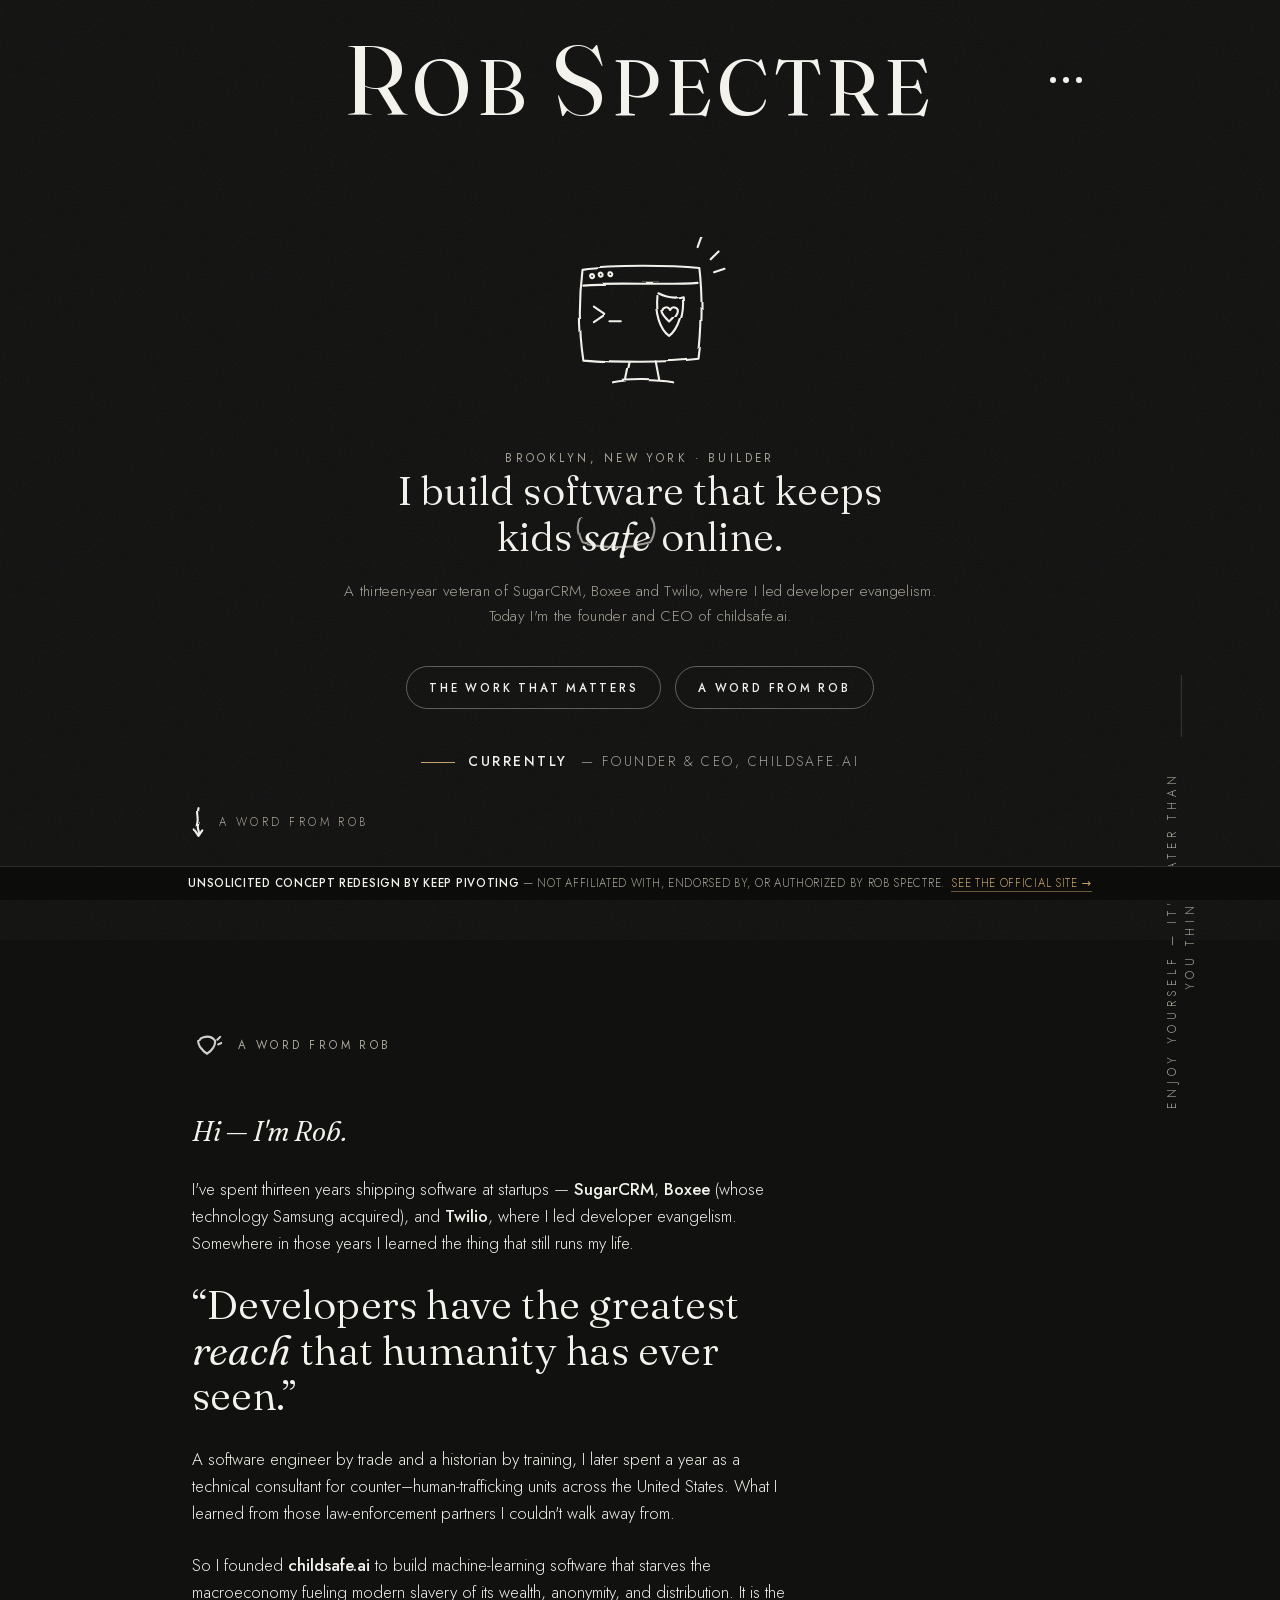
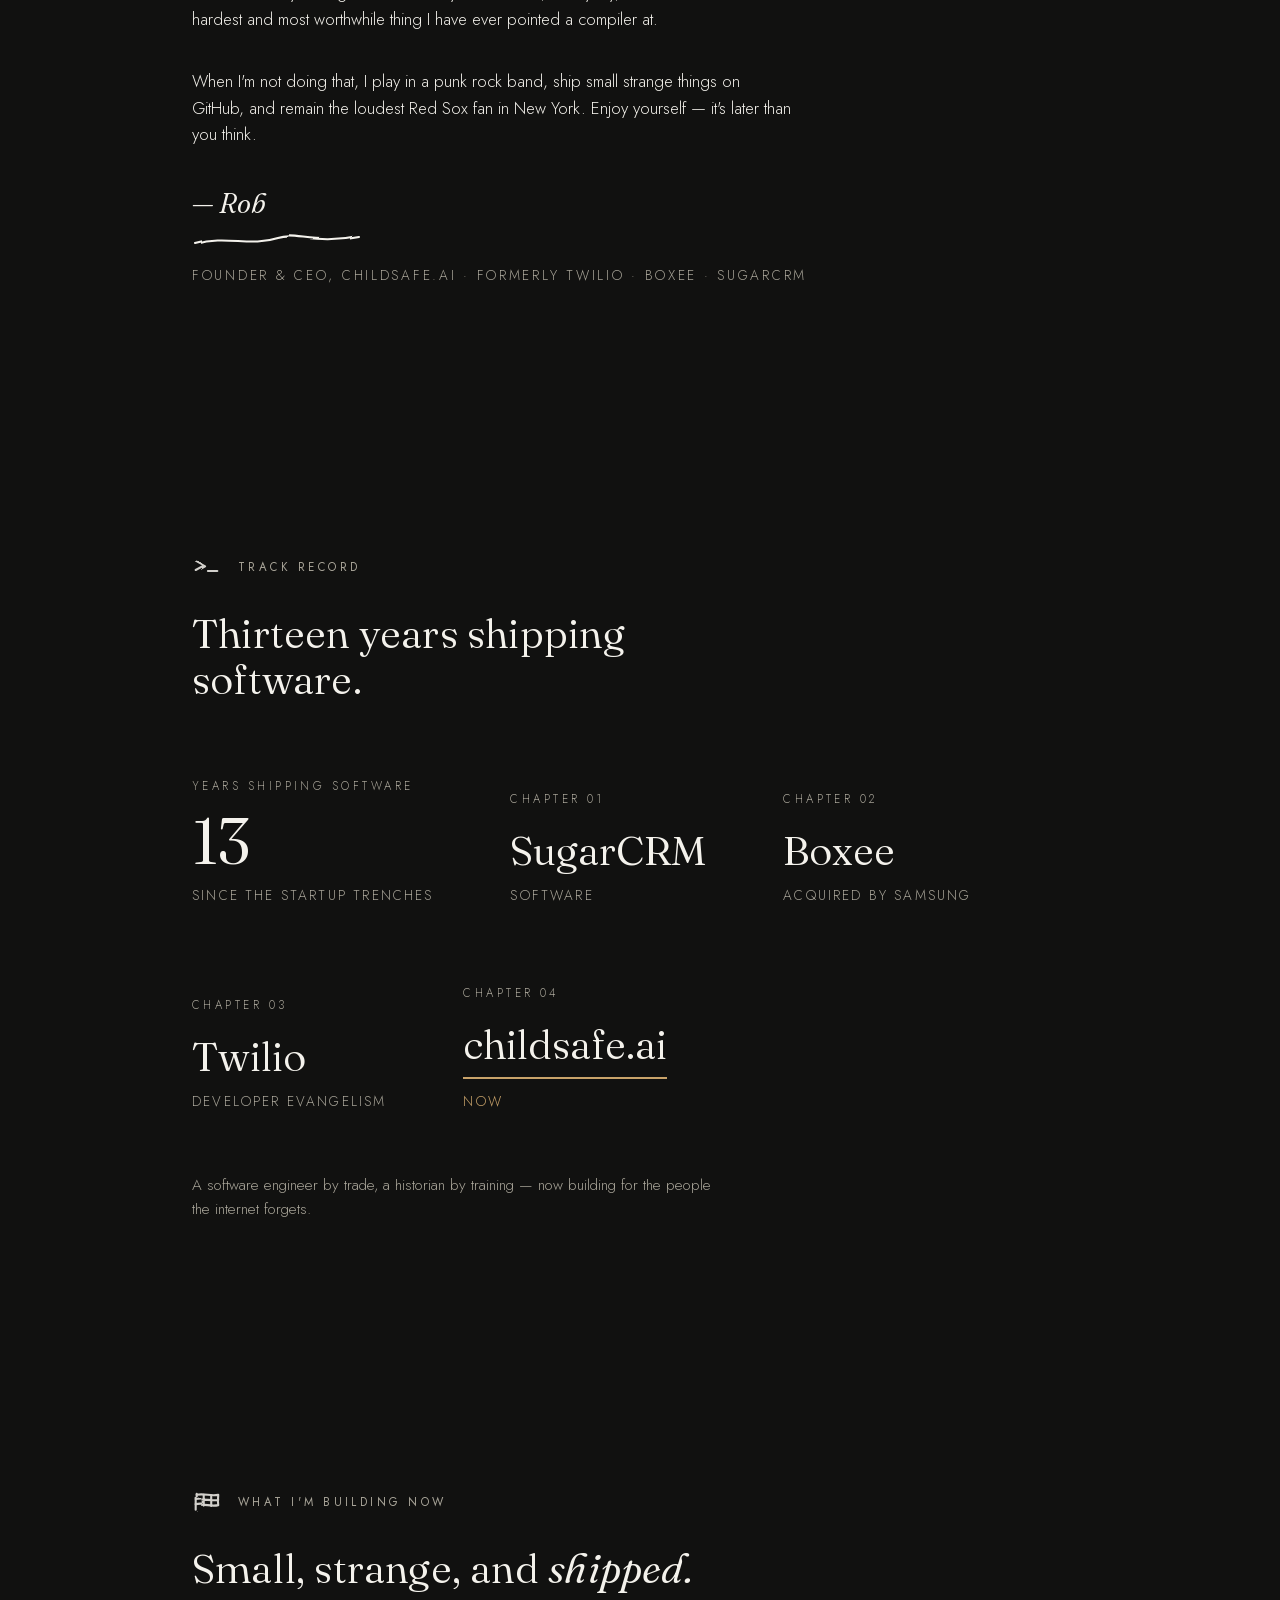
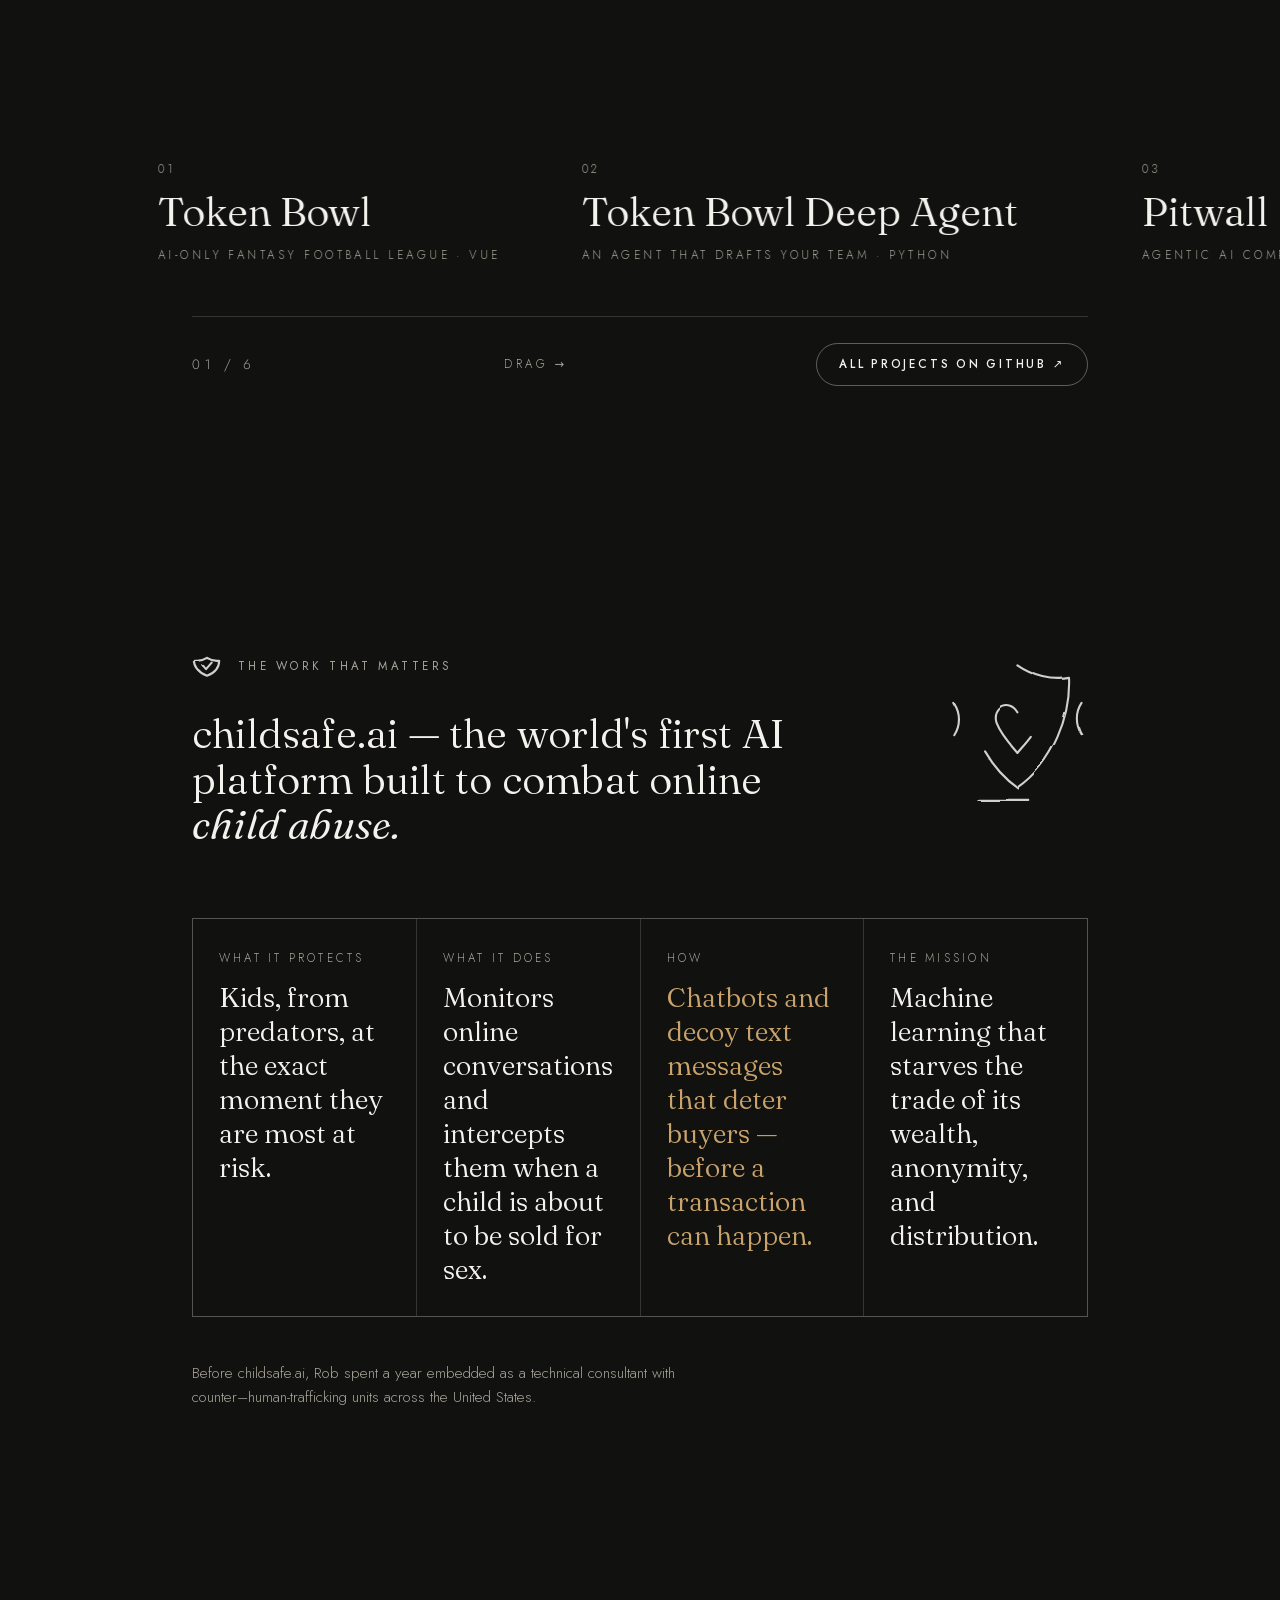
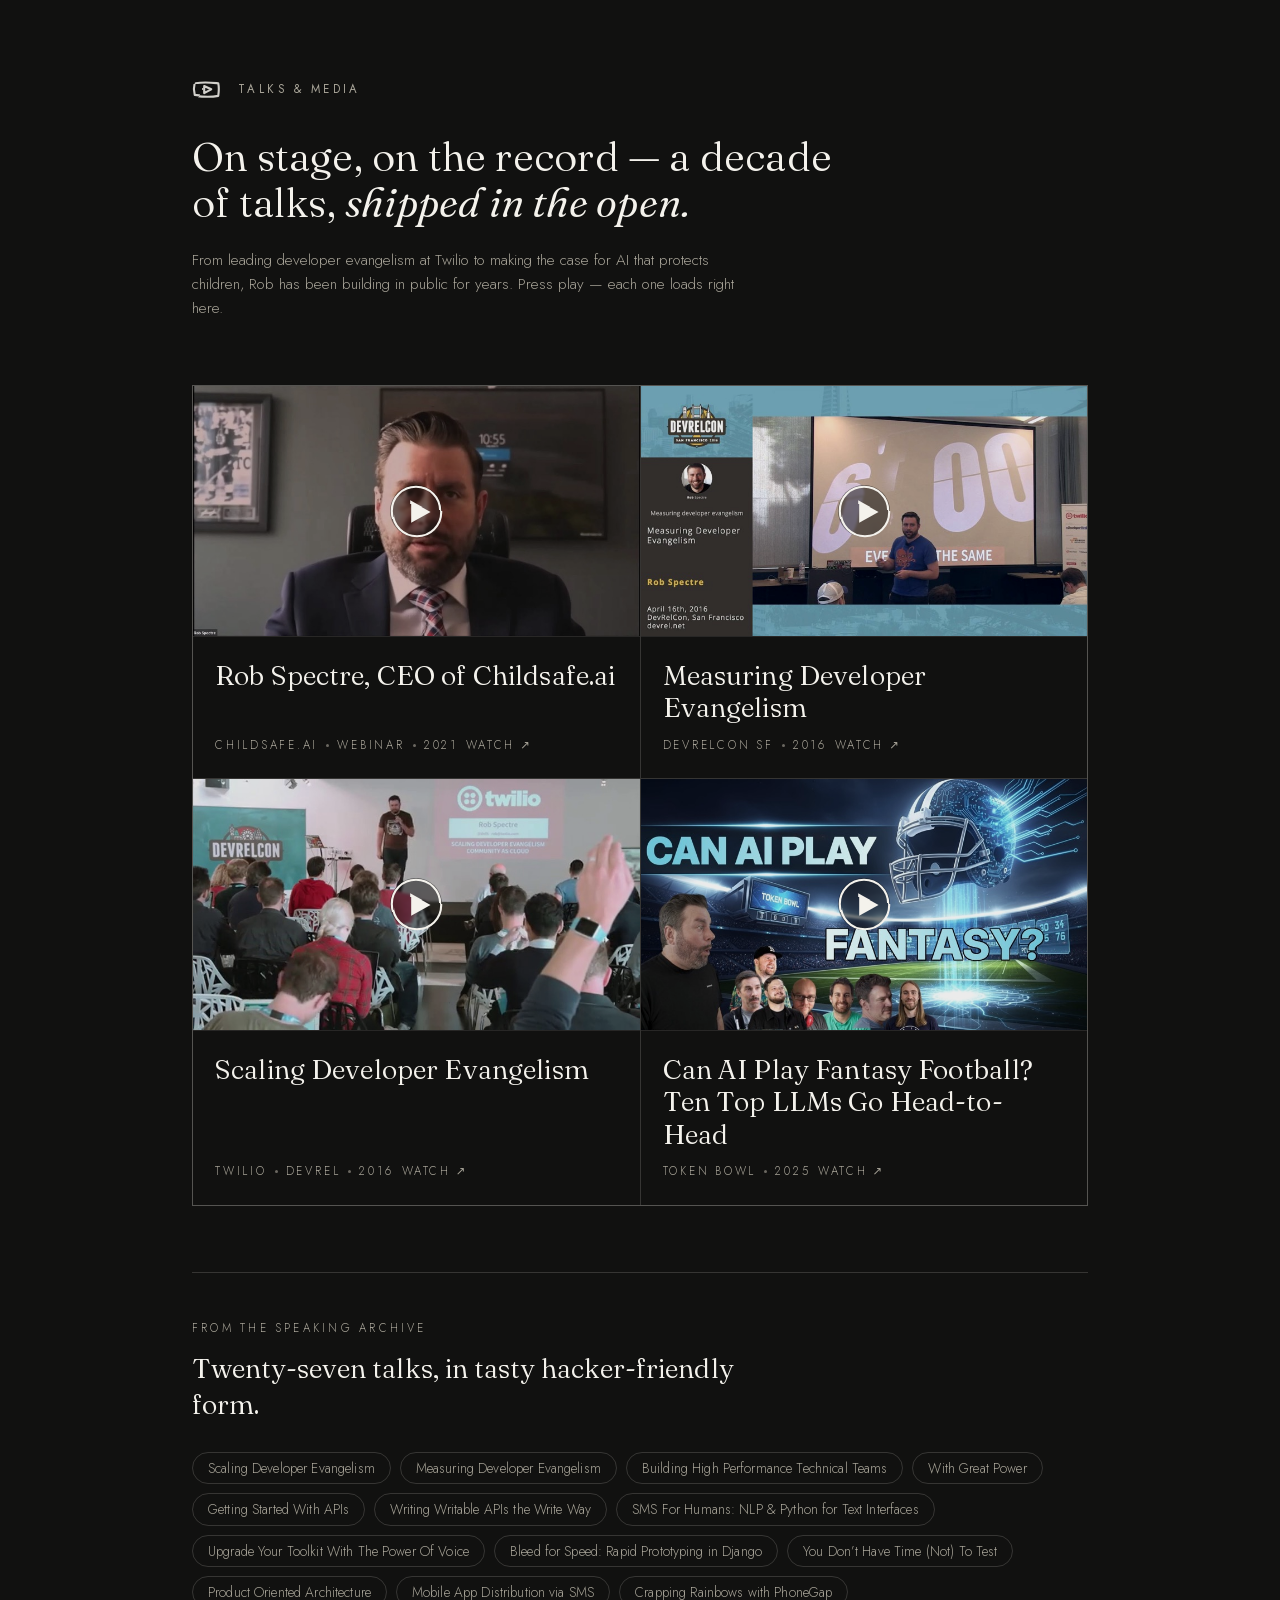
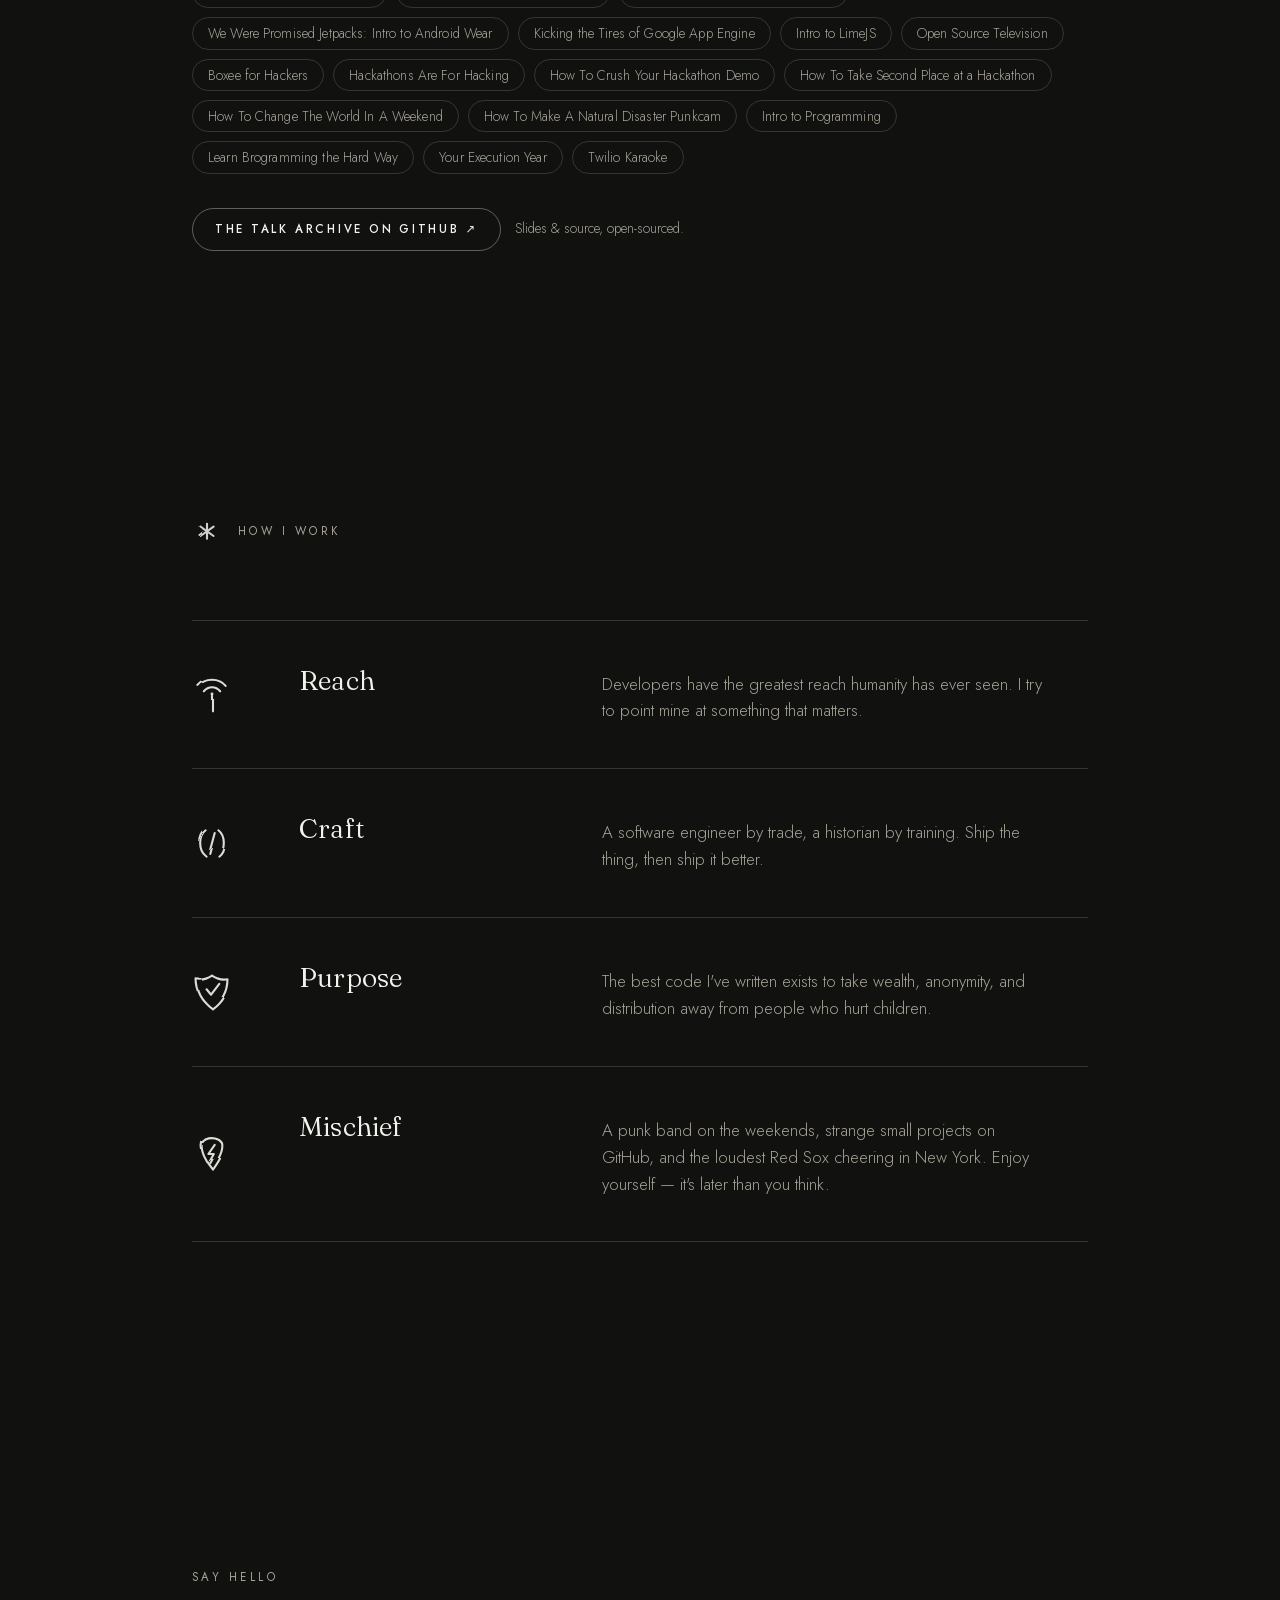
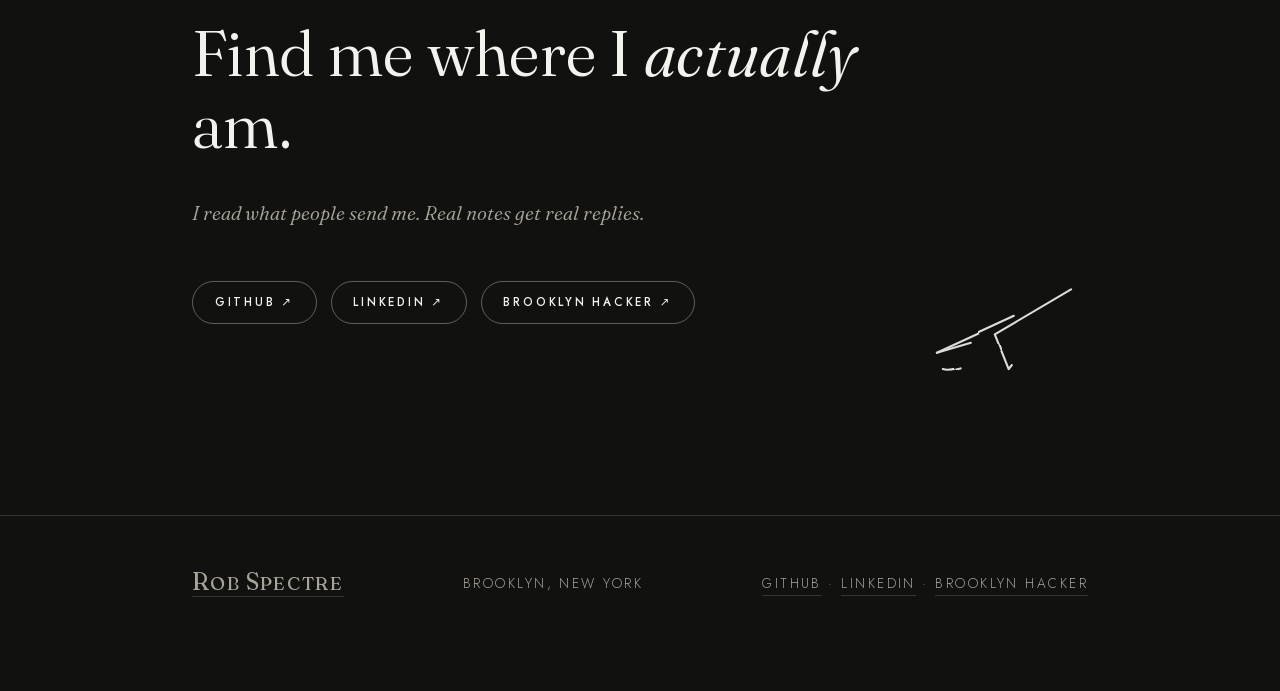
==== commit bf954f44: "Rebrand to Keep Pivoting and point booking CTA at live calendar Co-Authored-By: Claude Fable 5 <nore" ====
--- a/index.html
+++ b/index.html
@@ -599,7 +599,7 @@
   }
 })();
 </script>
-<!-- ===== varv concept-disclaimer strip (Category B · real person · mandatory) ===== -->
+<!-- ===== Keep Pivoting concept-disclaimer strip (Category B · real person · mandatory) ===== -->
 <style id="varv-disclaimer-css">
   body{padding-bottom:40px}
   #varv-disclaimer{position:fixed;left:0;right:0;bottom:0;z-index:2147482000;
@@ -613,11 +613,11 @@
   @media(max-width:560px){#varv-disclaimer{font-size:10.5px;padding:7px 12px}body{padding-bottom:58px}}
 </style>
 <div id="varv-disclaimer" role="note">
-  <span><b>Unsolicited concept redesign by varv</b> &mdash; not affiliated with, endorsed by, or authorized by Rob Spectre.</span>
+  <span><b>Unsolicited concept redesign by Keep Pivoting</b> &mdash; not affiliated with, endorsed by, or authorized by Rob Spectre.</span>
   <a href="https://brooklynhacker.com/" target="_blank" rel="noopener">See the official site &rarr;</a>
 </div>
 
-<!-- ===== varv "ask your AI" popup (static-safe · ~10s · bottom-right · Category-B non-first-name) ===== -->
+<!-- ===== Keep Pivoting "ask your AI" popup (static-safe · ~10s · bottom-right · Category-B non-first-name) ===== -->
 <style id="varv-popup-css">
   #varv-popup{position:fixed;right:20px;bottom:54px;z-index:2147483000;width:340px;max-width:calc(100vw - 32px);box-sizing:border-box;
     opacity:0;visibility:hidden;pointer-events:none;transform:translateY(14px);
@@ -656,11 +656,11 @@
   }
   @media (max-width:400px){#varv-popup{right:12px;left:12px;bottom:60px;width:auto}}
 </style>
-<div id="varv-popup" role="dialog" aria-label="A note from varv" aria-live="polite">
+<div id="varv-popup" role="dialog" aria-label="A note from Keep Pivoting" aria-live="polite">
   <button type="button" class="vp-close" aria-label="Dismiss">&times;</button>
   <div class="vp-inner">
     <div class="vp-media">
-      <video muted playsinline preload="metadata" poster="assets/varv-popup-poster.jpg" aria-label="A short intro from Moksh at varv"></video>
+      <video muted playsinline preload="metadata" poster="assets/varv-popup-poster.jpg" aria-label="A short intro from Moksh at Keep Pivoting"></video>
       <button type="button" class="vp-unmute" aria-label="Unmute video"><span aria-hidden="true">&#128266;</span> Tap for sound</button>
     </div>
     <p class="vp-tag">Don&rsquo;t take our word for it &mdash; ask your AI which site represents this work better.</p>
@@ -669,7 +669,7 @@
       <a id="vp-claude" href="#" target="_blank" rel="noopener"><span class="vp-dot" style="background:#d97757"></span> Ask Claude</a>
       <a id="vp-perplexity" href="#" target="_blank" rel="noopener"><span class="vp-dot" style="background:#20b8cd"></span> Ask Perplexity</a>
     </div>
-    <a class="vp-book" href="https://varv.ai/cal" target="_blank" rel="noopener">Book 15 min &rarr;</a>
+    <a class="vp-book" href="https://cal.com/keep-pivoting/30min" target="_blank" rel="noopener">Book 15 min &rarr;</a>
   </div>
 </div>
 <script id="varv-popup-js">
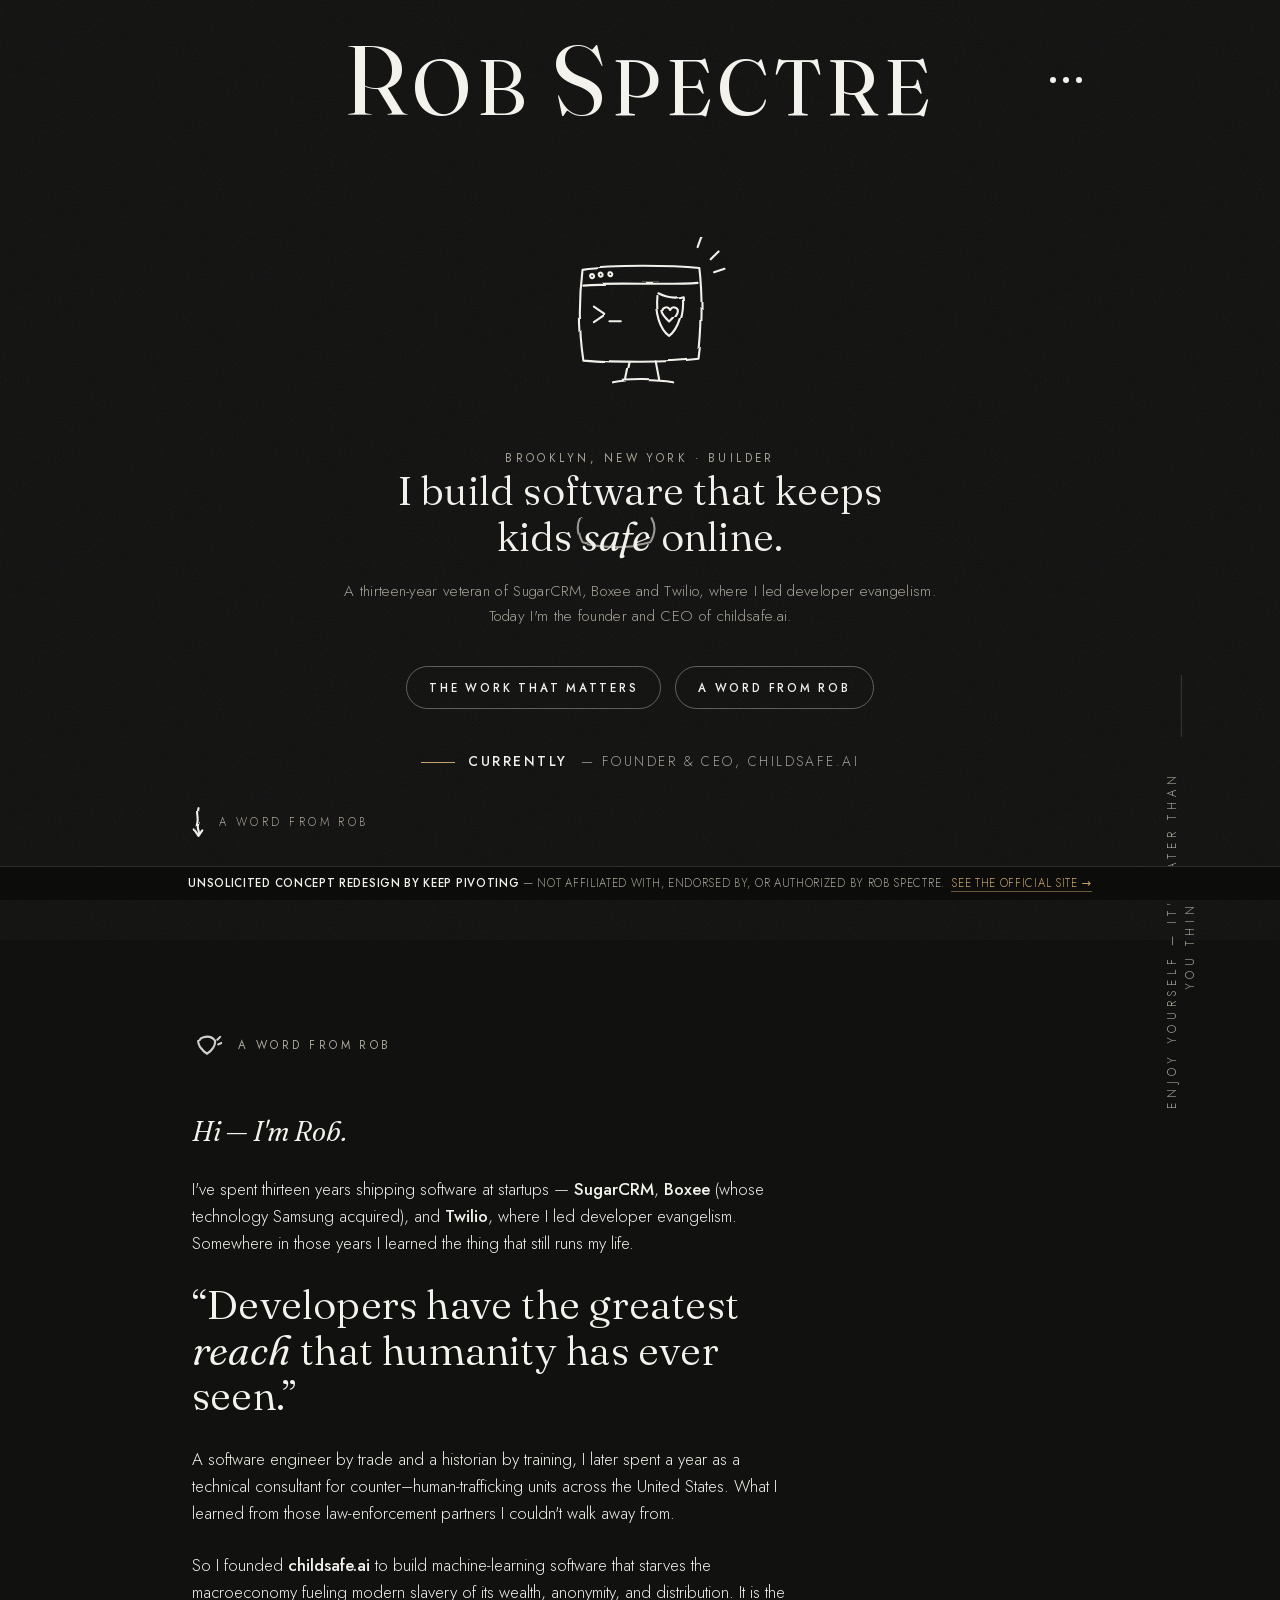
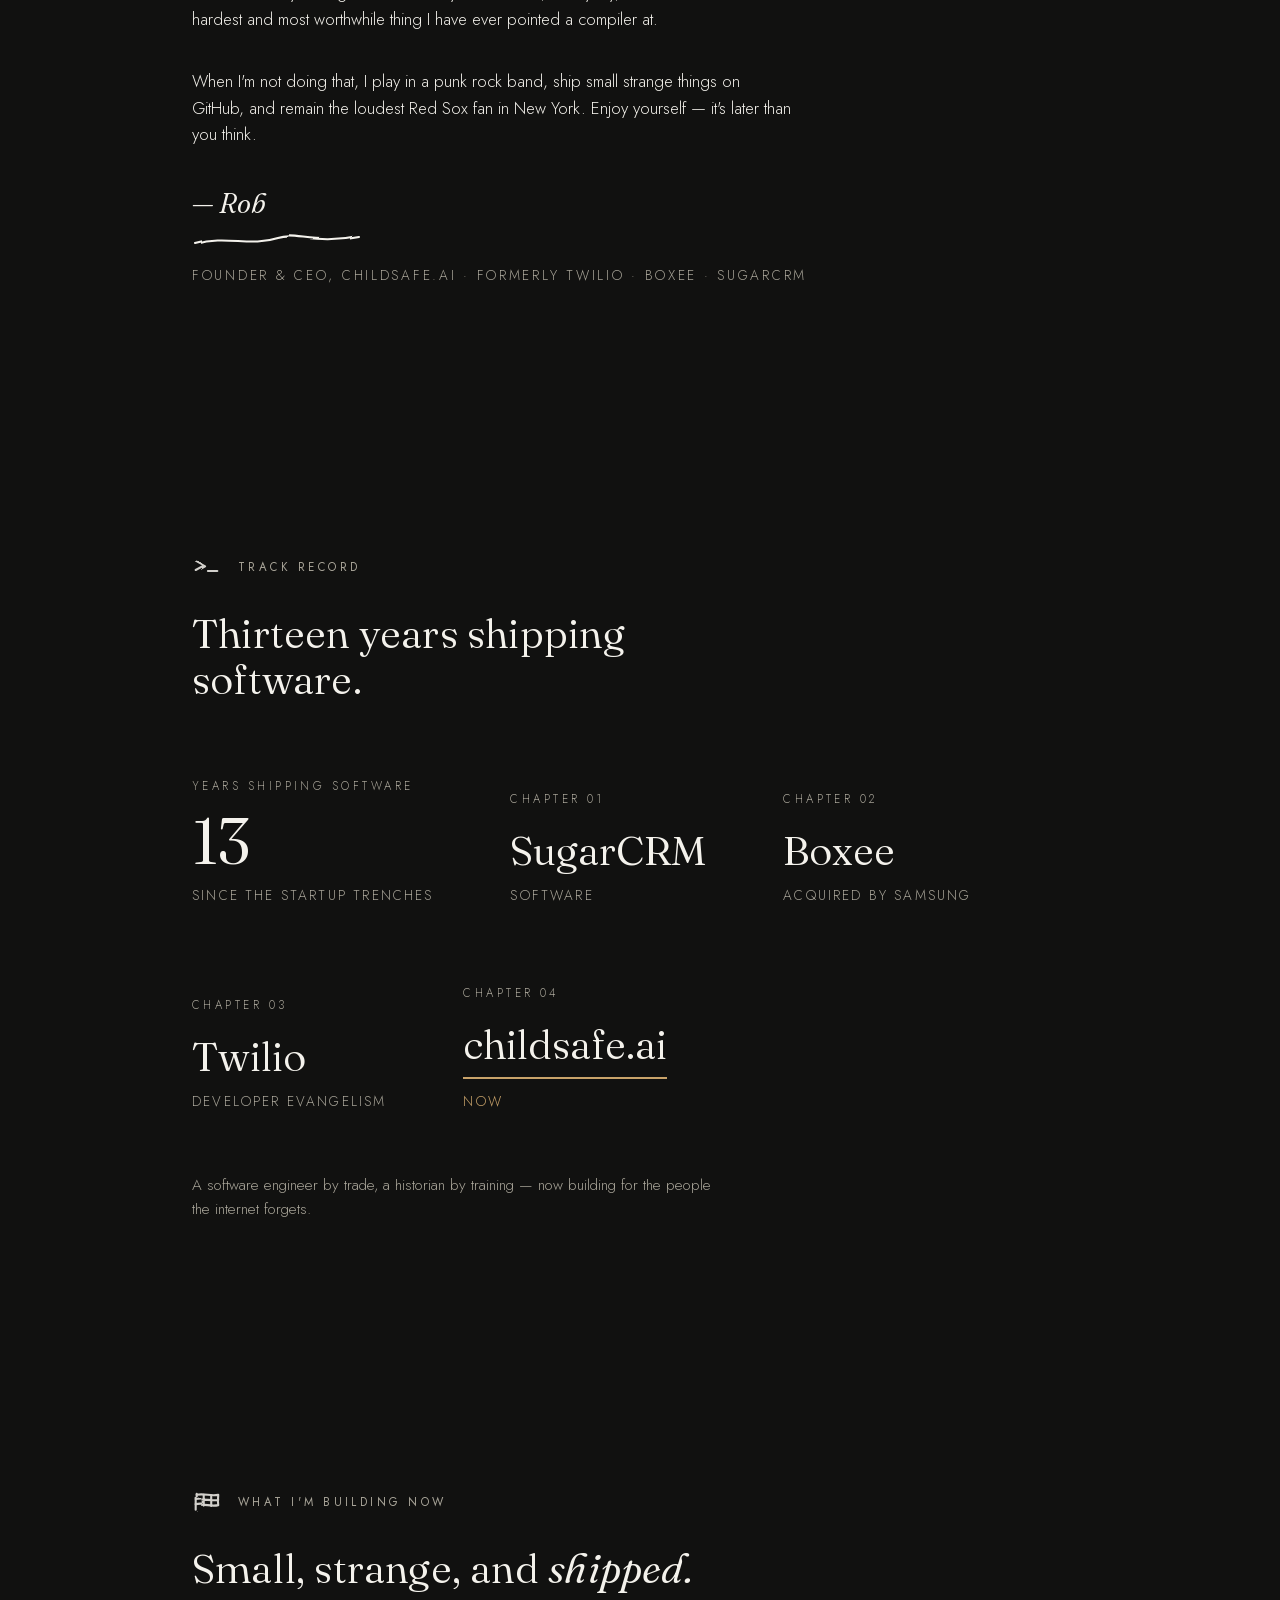
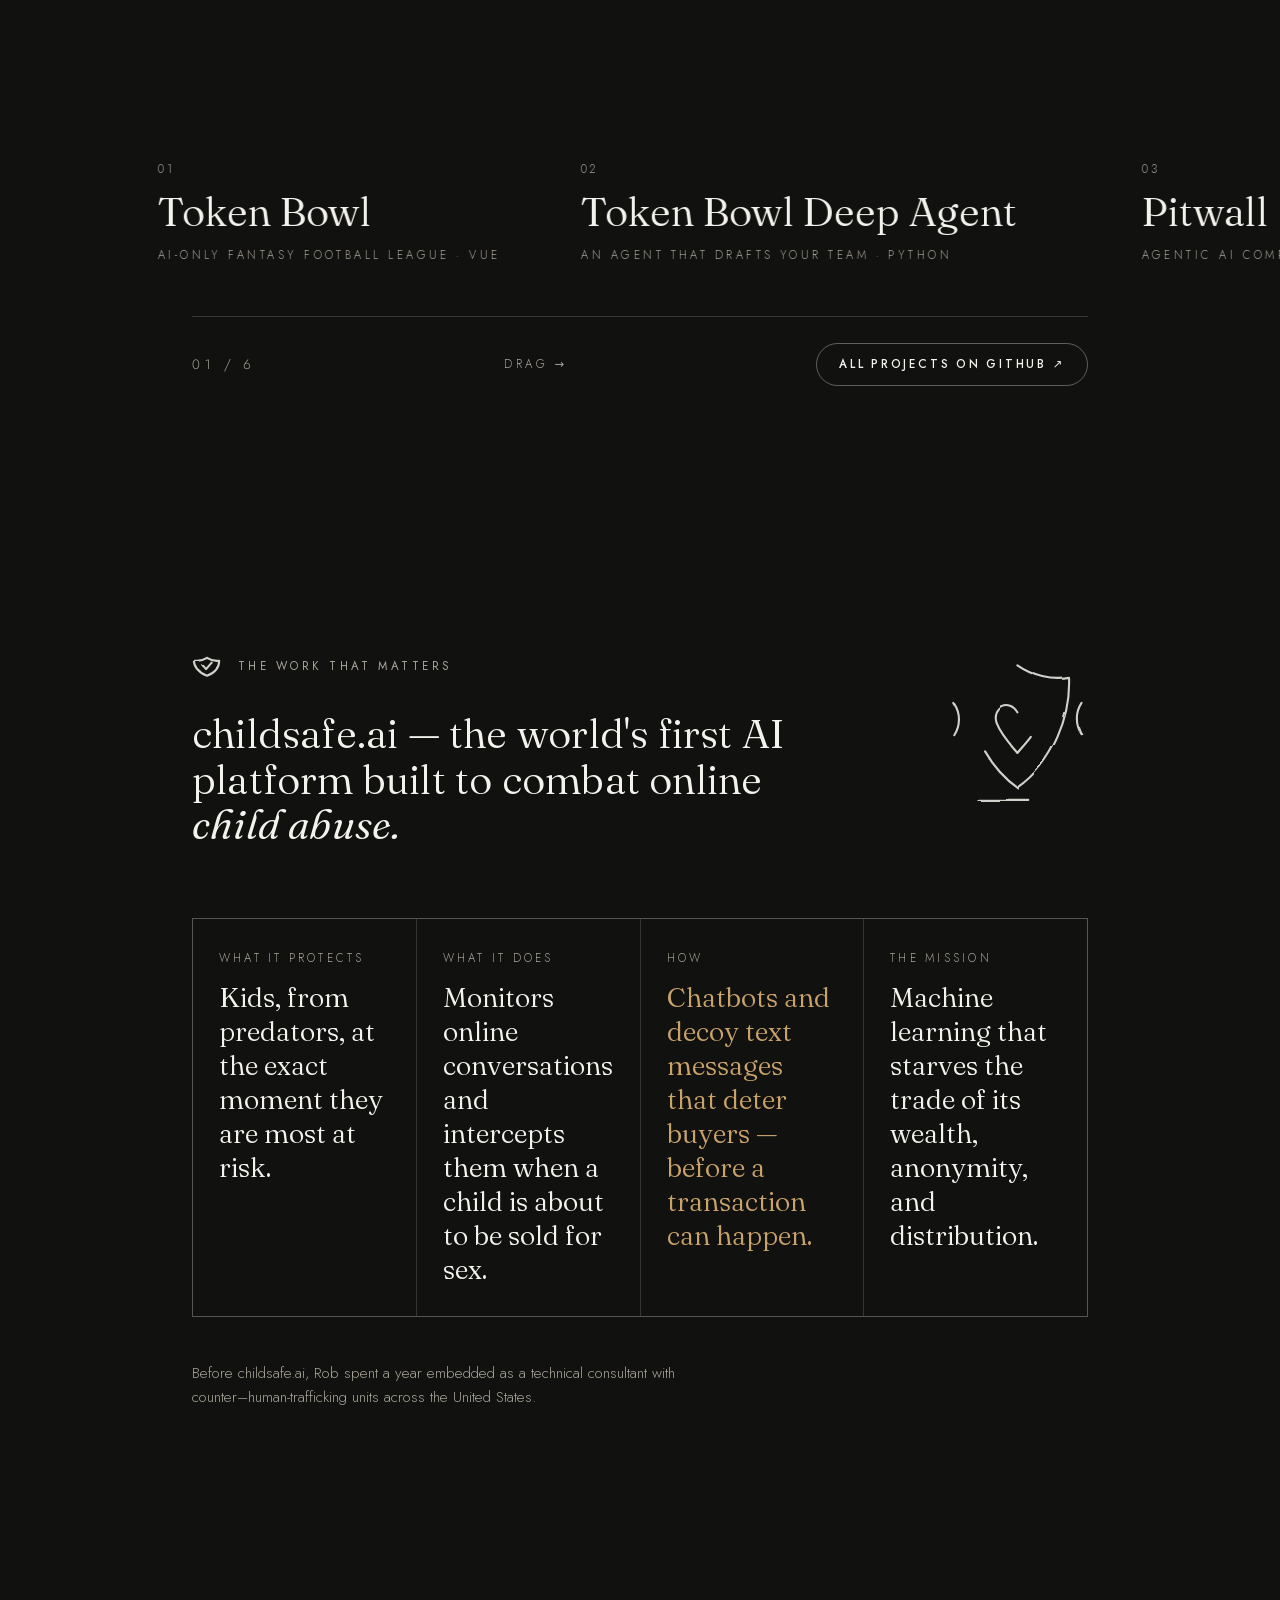
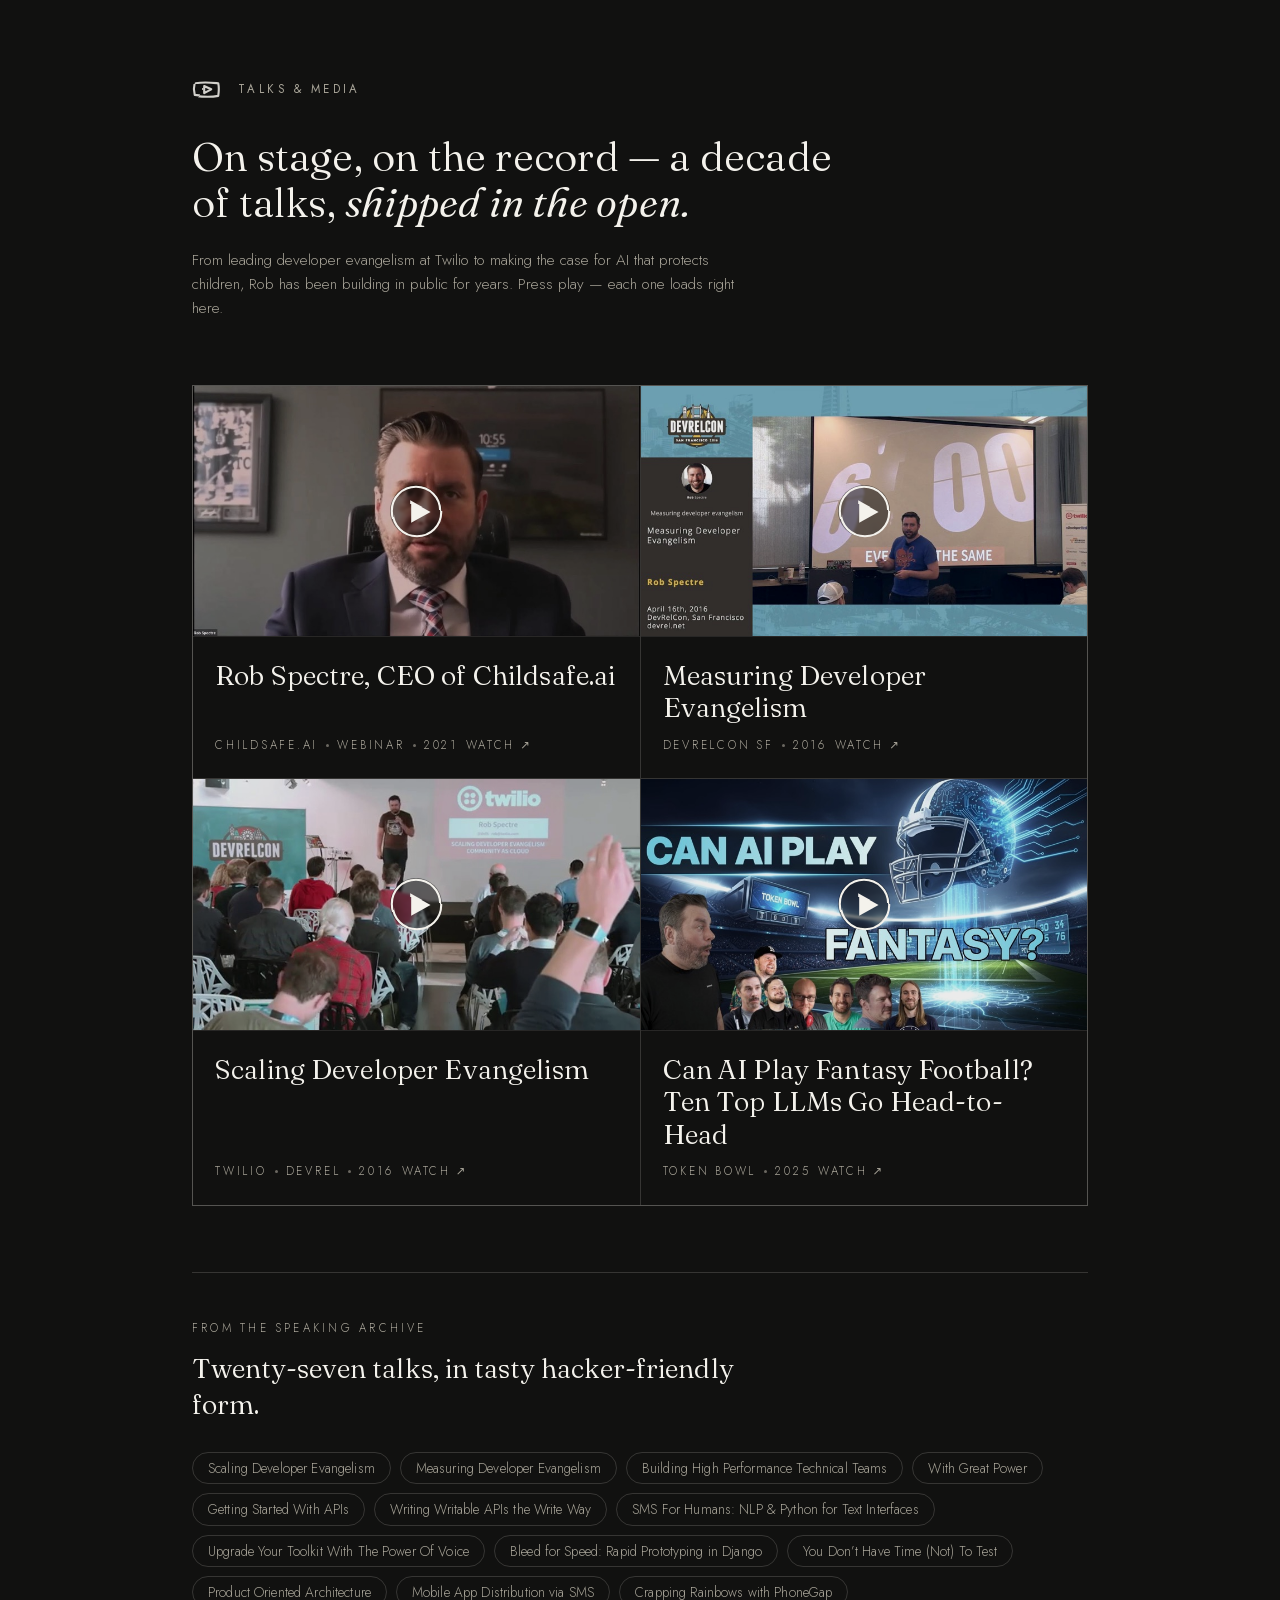
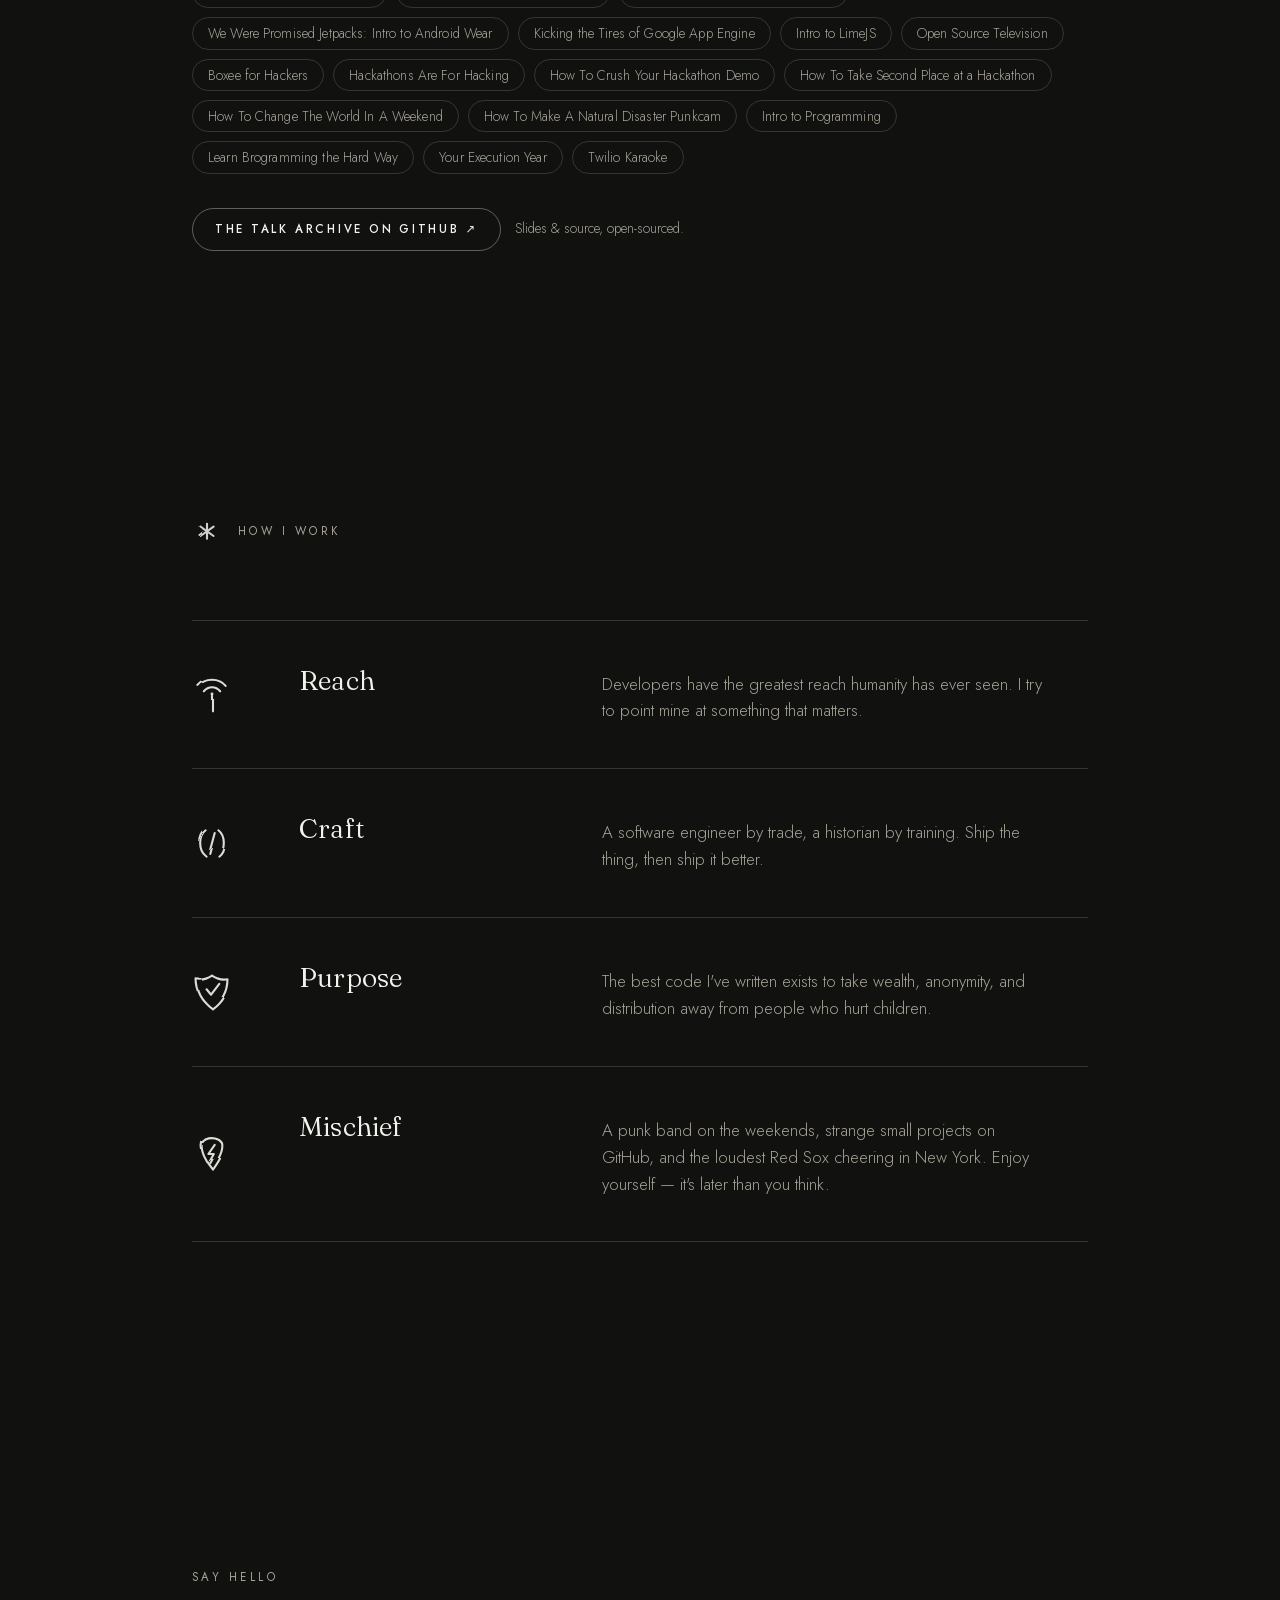
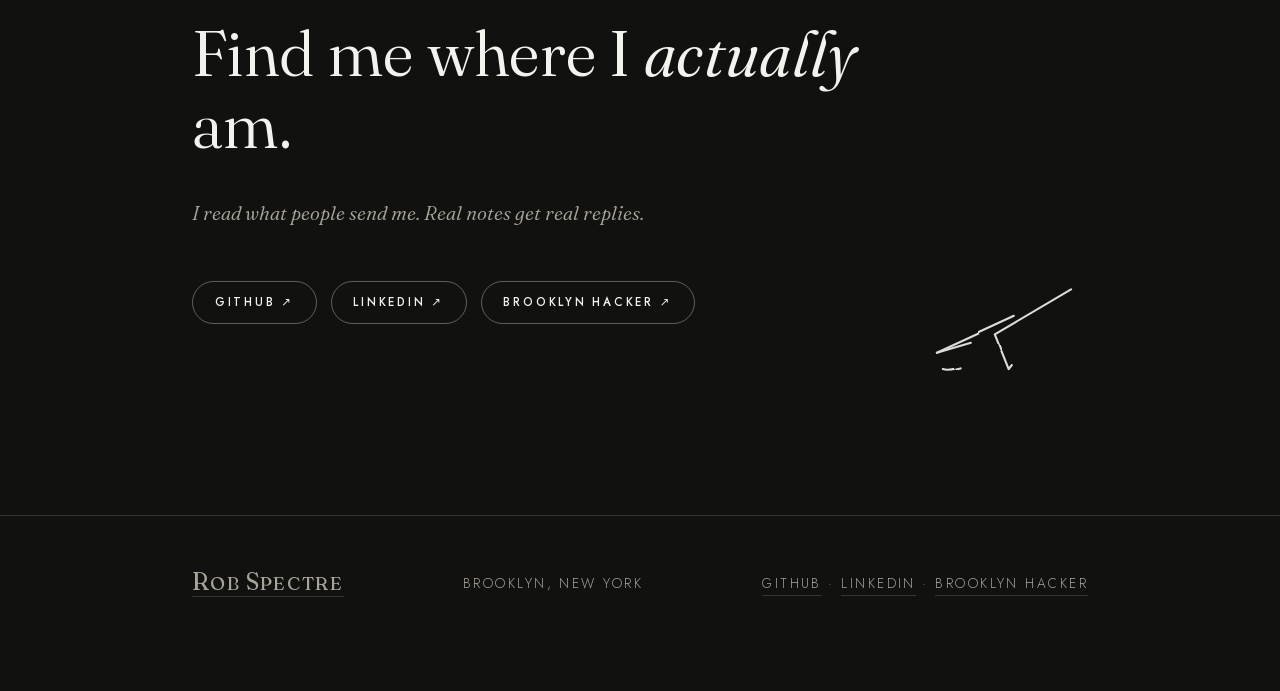
==== commit 2804db4a: "Fix booking CTA label to match 30-min event Co-Authored-By: Claude Fable 5 <noreply@anthropic.com>" ====
--- a/index.html
+++ b/index.html
@@ -669,7 +669,7 @@
       <a id="vp-claude" href="#" target="_blank" rel="noopener"><span class="vp-dot" style="background:#d97757"></span> Ask Claude</a>
       <a id="vp-perplexity" href="#" target="_blank" rel="noopener"><span class="vp-dot" style="background:#20b8cd"></span> Ask Perplexity</a>
     </div>
-    <a class="vp-book" href="https://cal.com/keep-pivoting/30min" target="_blank" rel="noopener">Book 15 min &rarr;</a>
+    <a class="vp-book" href="https://cal.com/keep-pivoting/30min" target="_blank" rel="noopener">Book a call &rarr;</a>
   </div>
 </div>
 <script id="varv-popup-js">
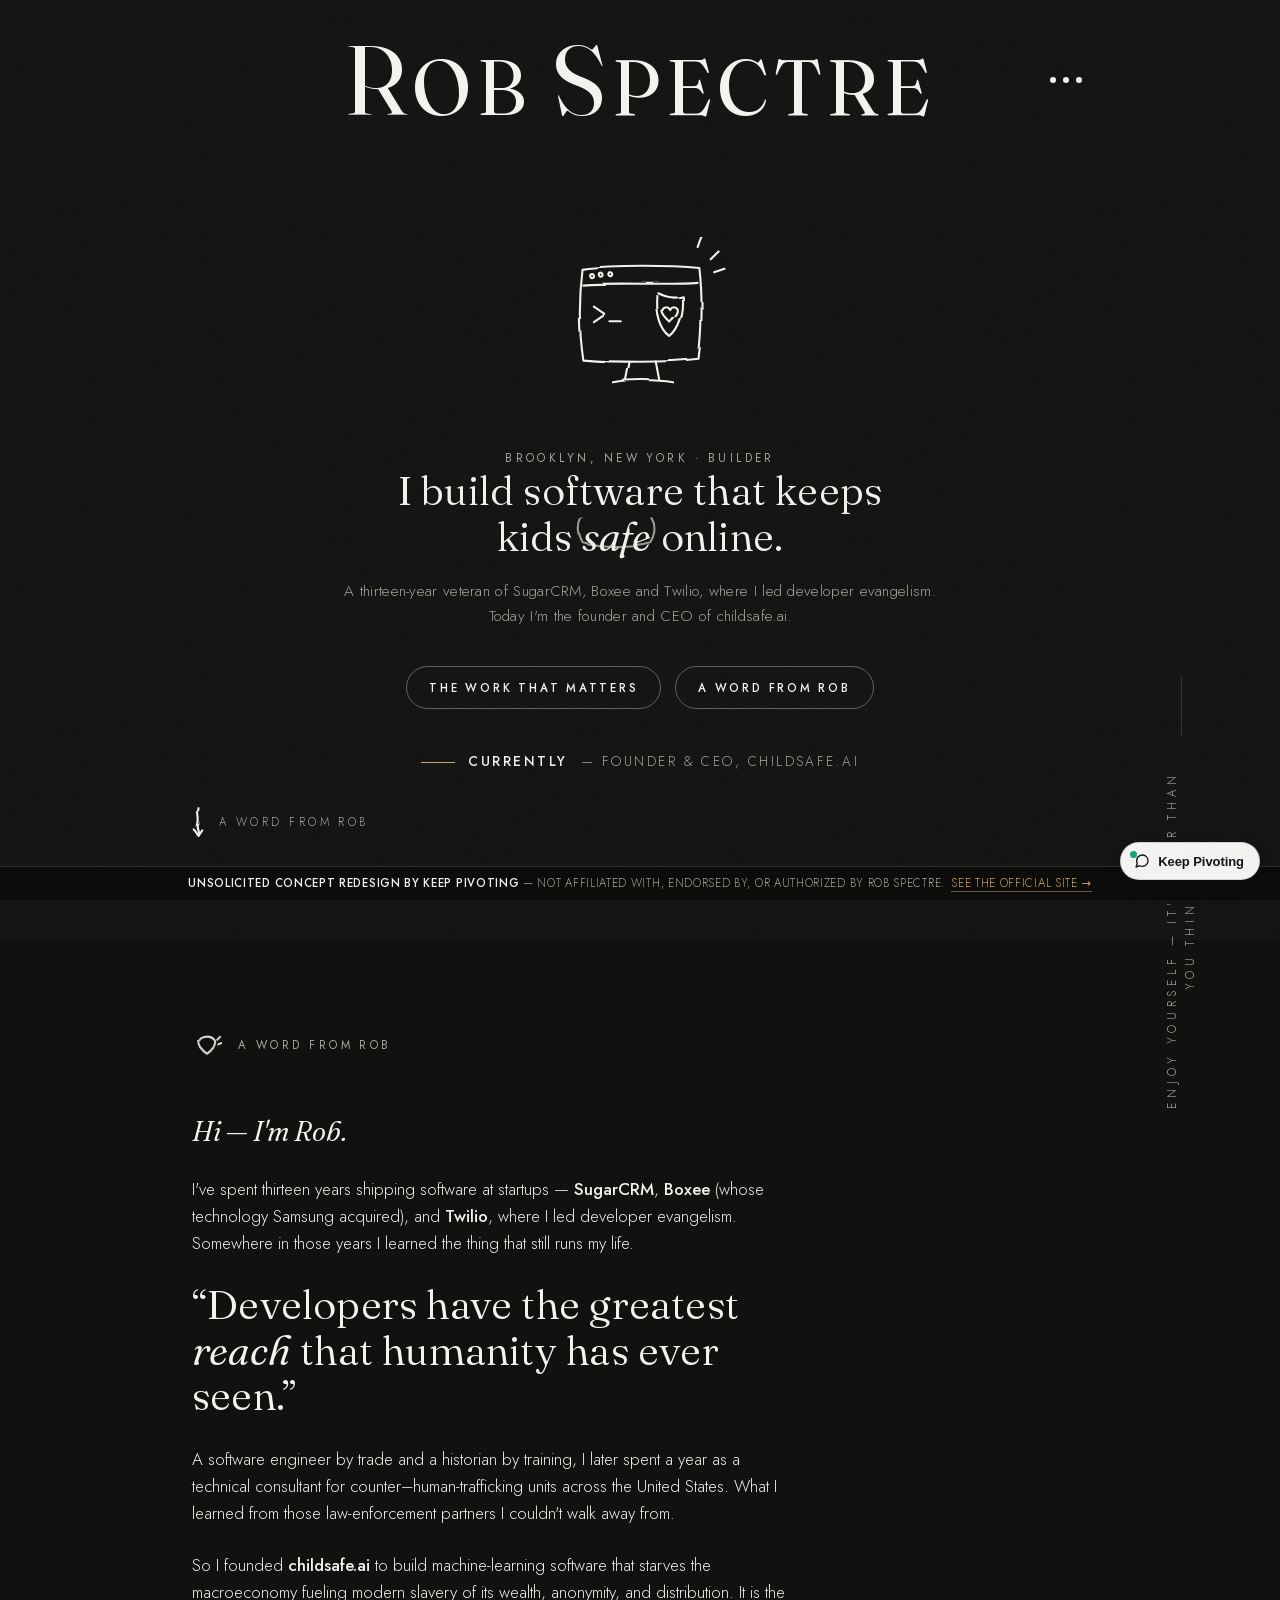
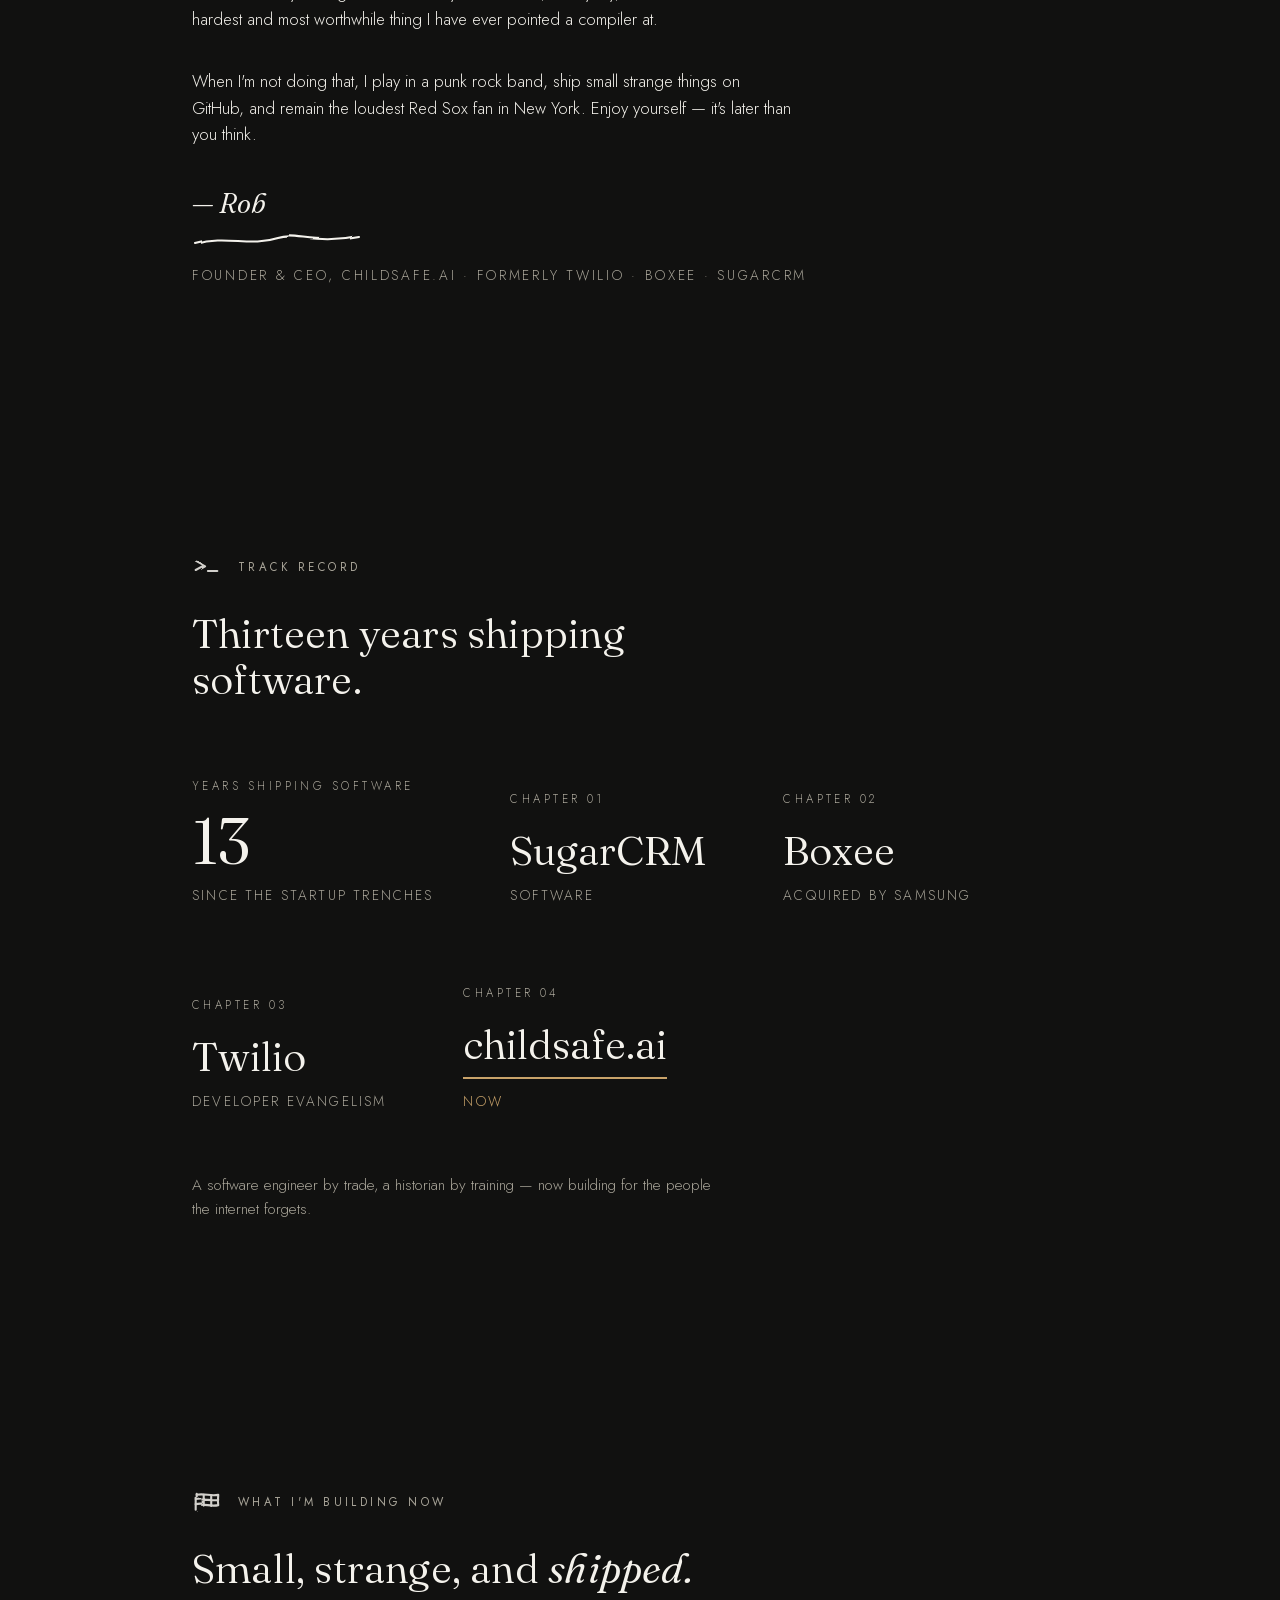
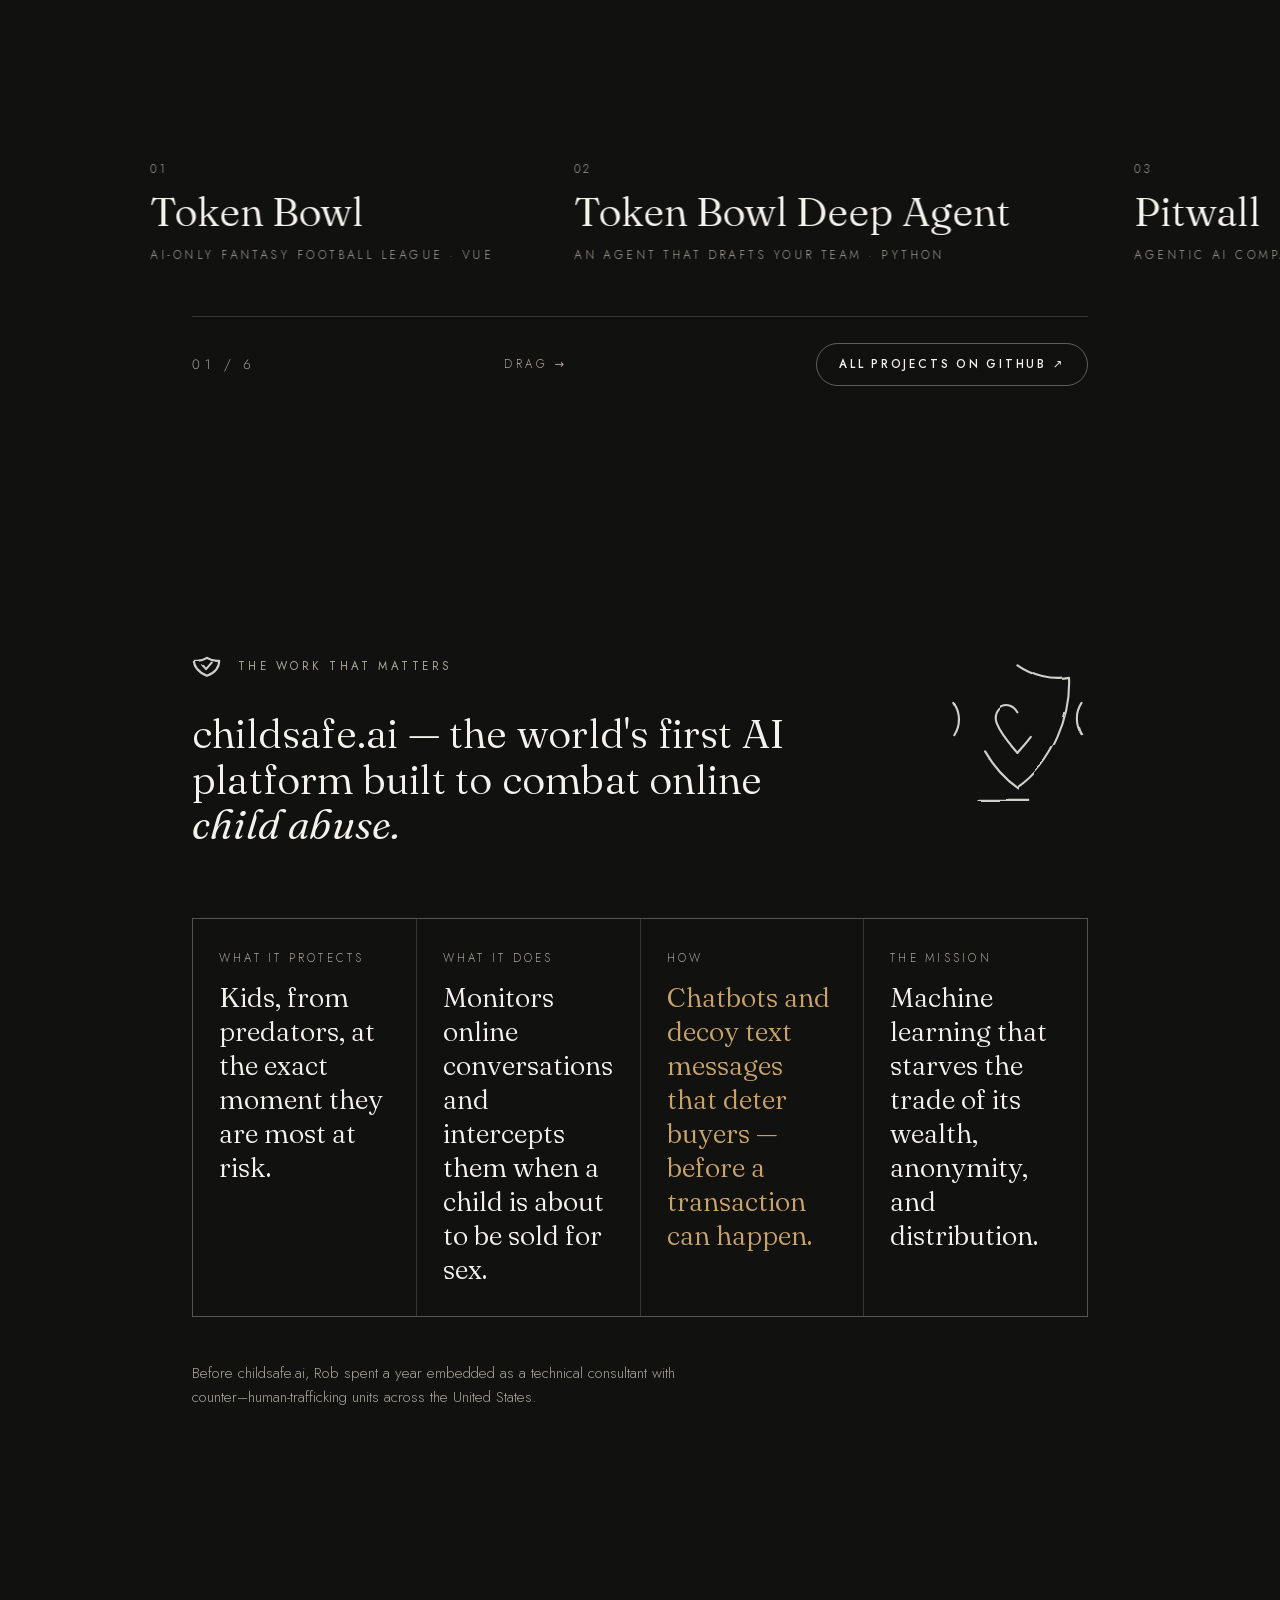
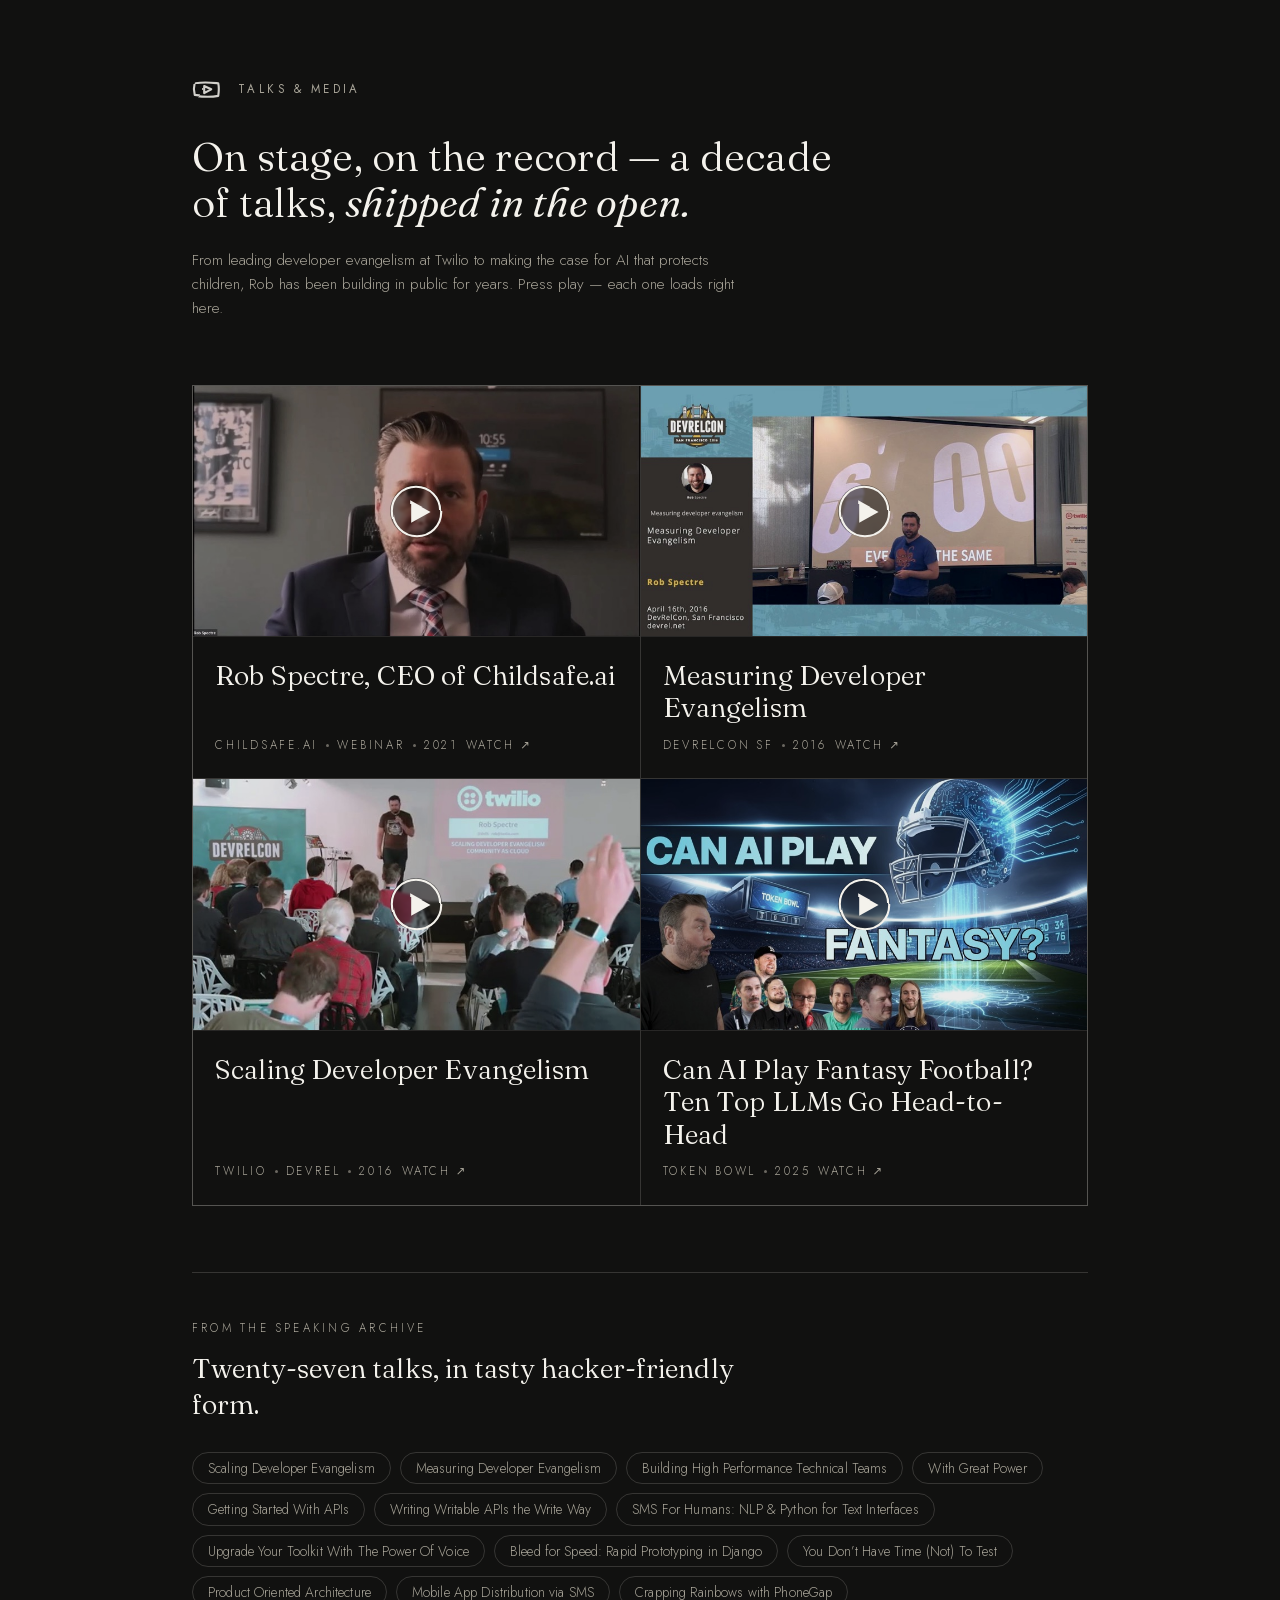
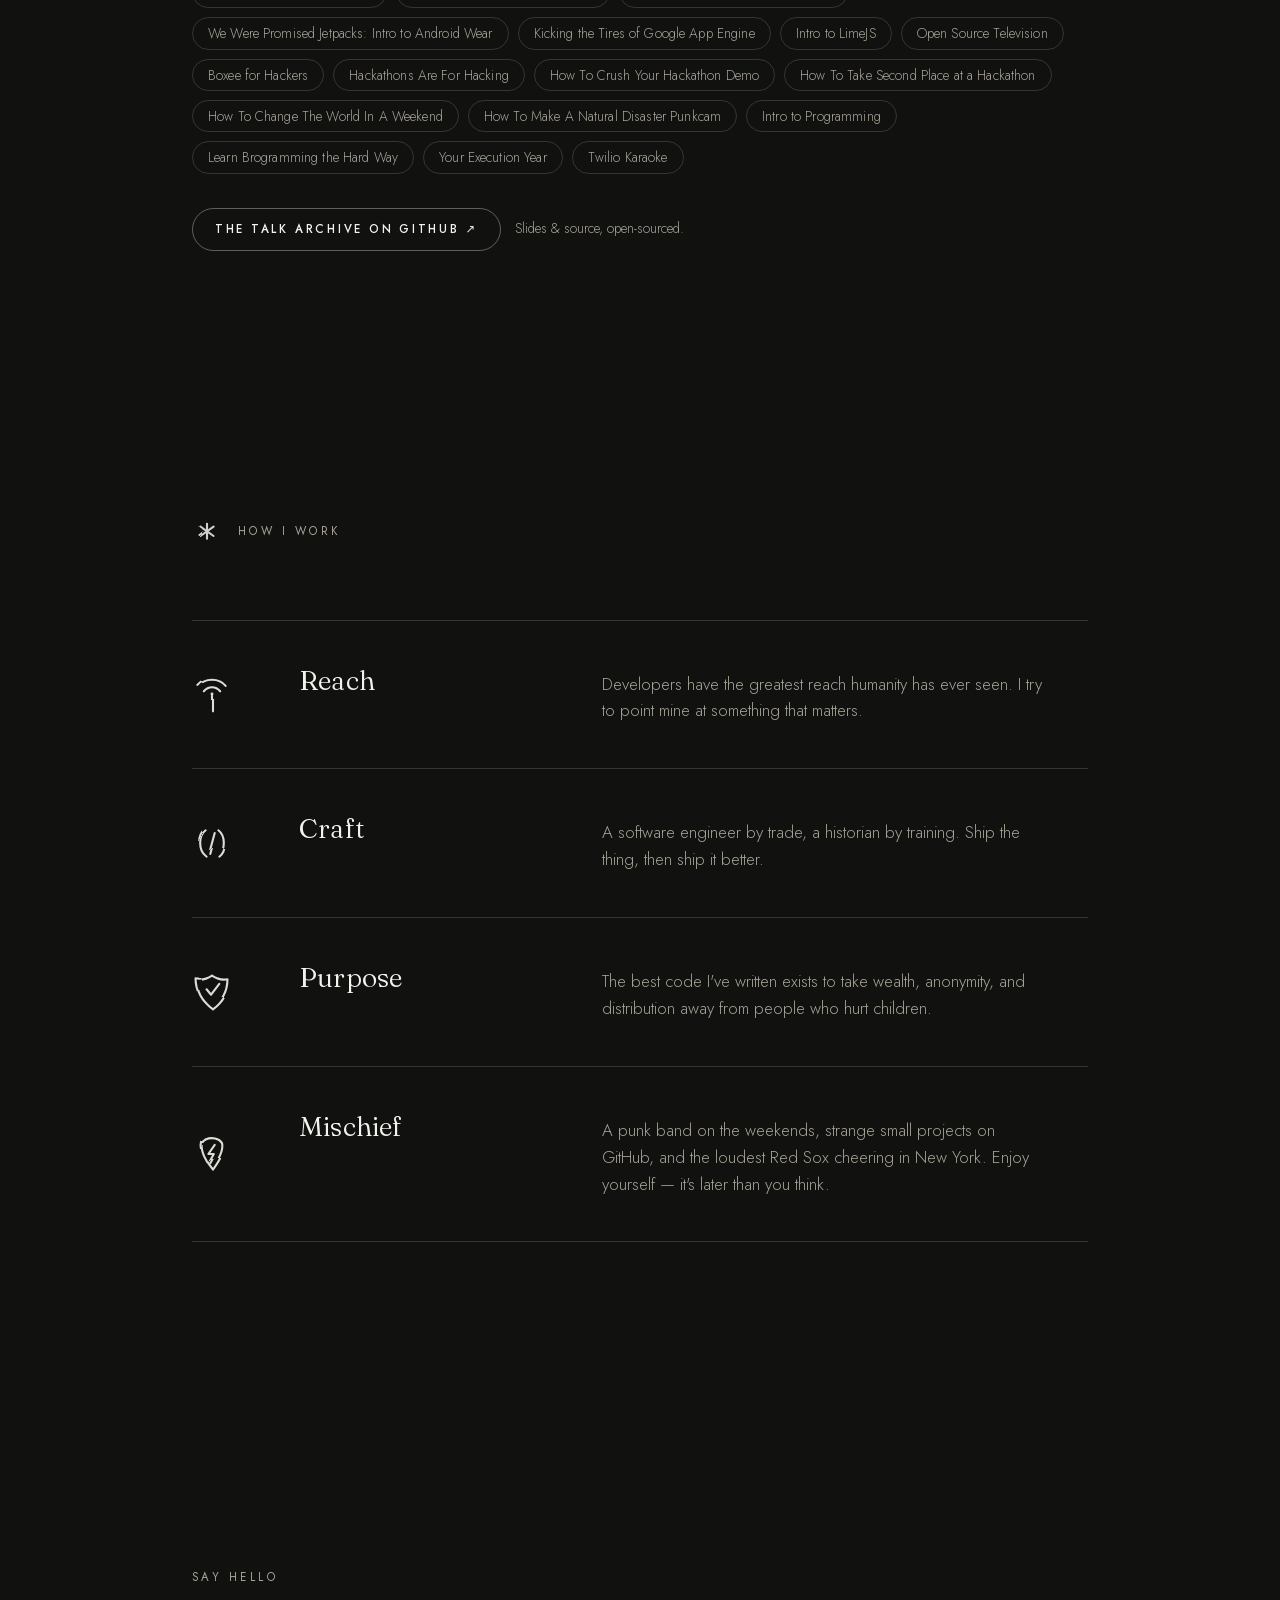
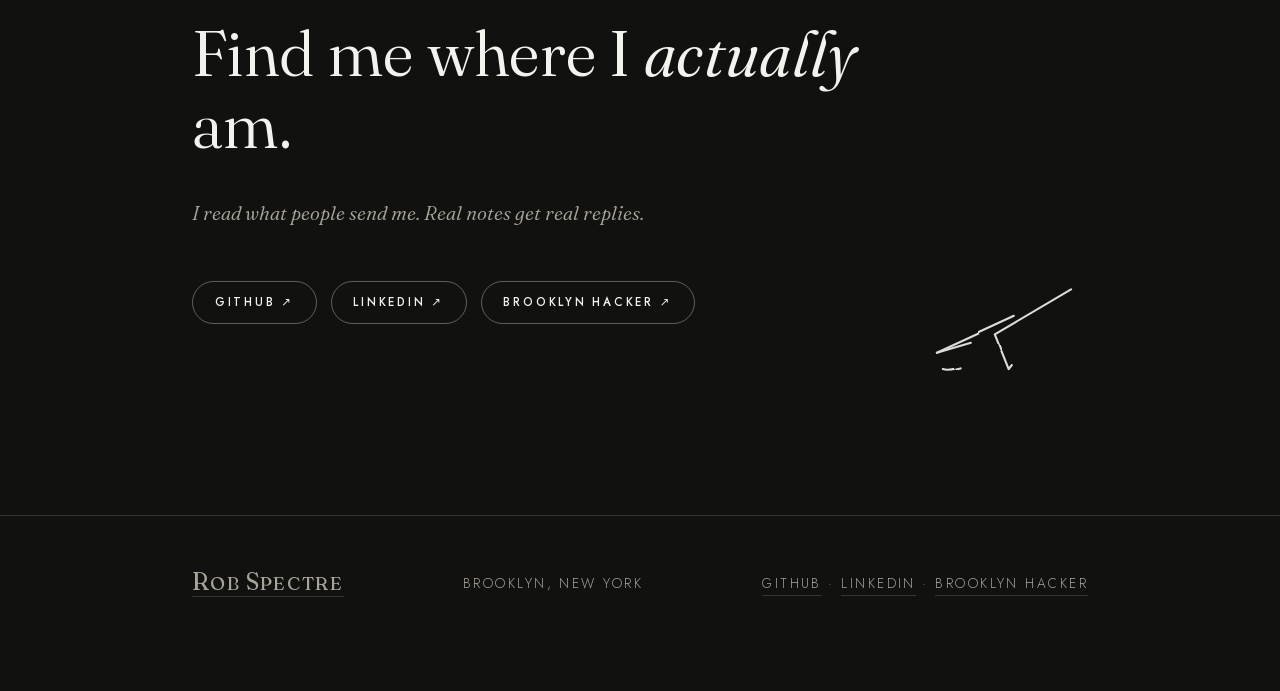
==== commit e920b22a: "Standard hideable Keep Pivoting popup + meta URL fix" ====
--- a/index.html
+++ b/index.html
@@ -618,98 +618,243 @@
 </div>
 
 <!-- ===== Keep Pivoting "ask your AI" popup (static-safe · ~10s · bottom-right · Category-B non-first-name) ===== -->
-<style id="varv-popup-css">
-  #varv-popup{position:fixed;right:20px;bottom:54px;z-index:2147483000;width:340px;max-width:calc(100vw - 32px);box-sizing:border-box;
-    opacity:0;visibility:hidden;pointer-events:none;transform:translateY(14px);
-    color:#14151a;background:rgba(252,252,251,.95);-webkit-backdrop-filter:saturate(1.1) blur(8px);backdrop-filter:saturate(1.1) blur(8px);
-    border:1px solid rgba(20,21,26,.14);border-radius:16px;
-    box-shadow:0 18px 50px -12px rgba(15,16,20,.34),0 2px 8px -2px rgba(15,16,20,.18);
-    font-family:-apple-system,BlinkMacSystemFont,"Segoe UI",Inter,Roboto,Helvetica,Arial,sans-serif;-webkit-font-smoothing:antialiased;overflow:hidden}
-  #varv-popup.is-open{opacity:1;visibility:visible;pointer-events:auto;transform:translateY(0);transition:opacity .5s ease,transform .5s cubic-bezier(.22,.61,.36,1)}
-  #varv-popup.varv-static,#varv-popup.varv-static.is-open{transition:none !important}
-  @media (prefers-reduced-motion:reduce){#varv-popup,#varv-popup.is-open{transition:none !important}}
-  #varv-popup .vp-inner{padding:14px 14px 16px}
-  #varv-popup .vp-media{position:relative;margin:0 0 12px;border-radius:11px;overflow:hidden;background:rgba(20,21,26,.06);aspect-ratio:16/10}
-  #varv-popup .vp-media video{display:block;width:100%;height:100%;object-fit:cover;cursor:pointer;background:#0c0d10}
-  #varv-popup .vp-unmute{position:absolute;left:8px;bottom:8px;display:inline-flex;align-items:center;gap:5px;padding:5px 9px;border-radius:999px;font-size:11px;font-weight:600;color:#fff;background:rgba(12,13,16,.62);-webkit-backdrop-filter:blur(4px);backdrop-filter:blur(4px);cursor:pointer;user-select:none;border:0}
-  #varv-popup .vp-unmute[hidden]{display:none}
-  #varv-popup .vp-tag{margin:0 2px 12px;font-size:14px;line-height:1.4;font-weight:560;letter-spacing:-.005em;color:inherit}
-  #varv-popup .vp-ai{display:grid;gap:7px;margin:0 0 11px}
-  #varv-popup .vp-ai a{display:flex;align-items:center;justify-content:center;gap:8px;text-decoration:none;text-align:center;padding:10px 12px;border-radius:10px;font-size:13px;font-weight:600;letter-spacing:-.005em;color:inherit;background:rgba(20,21,26,.035);border:1px solid rgba(20,21,26,.16);transition:background .15s ease,border-color .15s ease,transform .05s ease}
-  #varv-popup .vp-ai a:hover{background:rgba(20,21,26,.075);border-color:rgba(20,21,26,.3)}
-  #varv-popup .vp-ai a:active{transform:translateY(.5px)}
-  #varv-popup.varv-static .vp-ai a{transition:none}
-  #varv-popup .vp-ai .vp-dot{width:7px;height:7px;border-radius:50%;flex:none}
-  #varv-popup .vp-book{display:flex;align-items:center;justify-content:center;gap:6px;text-decoration:none;text-align:center;padding:12px 14px;border-radius:11px;font-size:14px;font-weight:700;letter-spacing:-.01em;color:#fcfcfb;background:#14151a;border:1px solid #14151a;transition:opacity .15s ease,transform .05s ease}
-  #varv-popup .vp-book:hover{opacity:.9}
-  #varv-popup .vp-book:active{transform:translateY(.5px)}
-  #varv-popup.varv-static .vp-book{transition:none}
-  #varv-popup .vp-close{position:absolute;top:8px;right:8px;z-index:2;width:28px;height:28px;padding:0;display:flex;align-items:center;justify-content:center;border-radius:50%;cursor:pointer;color:#fff;background:rgba(12,13,16,.5);border:0;font-size:15px;line-height:1}
-  #varv-popup .vp-close:hover{background:rgba(12,13,16,.72)}
-  #varv-popup a:focus-visible,#varv-popup button:focus-visible,#varv-popup video:focus-visible{outline:2px solid #4f7cff;outline-offset:2px}
-  @media (prefers-color-scheme:dark){
-    #varv-popup{color:#f2f3f5;background:rgba(24,25,29,.94);border-color:rgba(255,255,255,.14);box-shadow:0 18px 50px -12px rgba(0,0,0,.6),0 2px 8px -2px rgba(0,0,0,.4)}
-    #varv-popup .vp-media{background:rgba(255,255,255,.05)}
-    #varv-popup .vp-ai a{background:rgba(255,255,255,.05);border-color:rgba(255,255,255,.18)}
-    #varv-popup .vp-ai a:hover{background:rgba(255,255,255,.1);border-color:rgba(255,255,255,.34)}
-    #varv-popup .vp-book{color:#14151a;background:#f2f3f5;border-color:#f2f3f5}
-  }
-  @media (max-width:400px){#varv-popup{right:12px;left:12px;bottom:60px;width:auto}}
-</style>
-<div id="varv-popup" role="dialog" aria-label="A note from Keep Pivoting" aria-live="polite">
-  <button type="button" class="vp-close" aria-label="Dismiss">&times;</button>
-  <div class="vp-inner">
-    <div class="vp-media">
-      <video muted playsinline preload="metadata" poster="assets/varv-popup-poster.jpg" aria-label="A short intro from Moksh at Keep Pivoting"></video>
-      <button type="button" class="vp-unmute" aria-label="Unmute video"><span aria-hidden="true">&#128266;</span> Tap for sound</button>
-    </div>
-    <p class="vp-tag">Don&rsquo;t take our word for it &mdash; ask your AI which site represents this work better.</p>
-    <div class="vp-ai">
-      <a id="vp-chatgpt" href="#" target="_blank" rel="noopener"><span class="vp-dot" style="background:#10a37f"></span> Ask ChatGPT</a>
-      <a id="vp-claude" href="#" target="_blank" rel="noopener"><span class="vp-dot" style="background:#d97757"></span> Ask Claude</a>
-      <a id="vp-perplexity" href="#" target="_blank" rel="noopener"><span class="vp-dot" style="background:#20b8cd"></span> Ask Perplexity</a>
-    </div>
-    <a class="vp-book" href="https://cal.com/keep-pivoting/30min" target="_blank" rel="noopener">Book a call &rarr;</a>
-  </div>
-</div>
+
 <script id="varv-popup-js">
+/* ===== varv-popup-js (Keep Pivoting) — single self-contained builder, hydration-safe ===== */
 (function(){
   "use strict";
-  var el = document.getElementById('varv-popup');
-  if(!el) return;
-  var qStatic = false;
-  try{ qStatic = new URLSearchParams(location.search).get('static') === '1'; }catch(e){}
-  var reduce = false;
-  try{ reduce = window.matchMedia('(prefers-reduced-motion: reduce)').matches; }catch(e){}
-  var STATIC = qStatic || reduce;
-  if(STATIC) el.classList.add('varv-static');
-  var KEY = 'varv_popup_dismissed_v4', TTL = 30*24*60*60*1000;
-  function dismissedRecently(){ try{ var t = parseInt(localStorage.getItem(KEY),10); return t && (Date.now()-t) < TTL; }catch(e){ return false; } }
-  if(dismissedRecently()) return;
-  var VARV_PROMPT =
-"I'm Rob Spectre — founder & CEO of childsafe.ai and formerly the developer-evangelism lead at Twilio. Compare strictly these two websites and nothing else — my current personal site: https://brooklynhacker.com/ — and a redesign an agency built for me, unsolicited, as a working demo: https://angaramoksh-a11y.github.io/rob-spectre/. Actually open and read both before you answer.\n\n\
-Step 1 — the comparison. Present it as one table and nothing else yet. Rows: what an engineer or founder checking me out sees · what a partner, funder or journalist doing quiet diligence on me and childsafe.ai sees · what an AI answering a question about Rob Spectre and childsafe.ai sees · what staying on my current site costs me over the next 12 months. Be blunt in every cell — no hedging, no praise padding.\n\n\
-Step 2 — stop and make it about me. Do not give a verdict yet. Instead ask me: \"What do you most want this site to do for you and childsafe.ai over the next 12 months?\" — then, using what you actually saw on my two sites, give me exactly 4 numbered options tailored to me (not generic — each one grounded in my real work: child-safety AI, my open-source projects, my speaking, or recruiting). Tell me to reply with the number that fits best. Then wait for my answer.\n\n\
-Step 3 — branch on my pick. Once I reply, continue for the goal I chose: give me a straight verdict on whether my current site serves that specific goal, what the redesign does differently for it, and the two or three highest-leverage things that goal actually needs. A recommendation against my goal, not a checklist.\n\n\
-Step 4 — the close. End by telling me plainly whether a 15-minute call with the team that built the demo is worth my time for the goal I picked, and what they'd concretely help me do. If it's worth it, say so directly.";
-  var q = encodeURIComponent(VARV_PROMPT);
-  var set = function(id, base){ var a = document.getElementById(id); if(a) a.href = base + q; };
-  set('vp-chatgpt','https://chatgpt.com/?q=');
-  set('vp-claude','https://claude.ai/new?q=');
-  set('vp-perplexity','https://www.perplexity.ai/search?q=');
-  var video = el.querySelector('.vp-media video'), unmute = el.querySelector('.vp-unmute');
-  function doUnmute(){ if(!video) return; try{ video.muted=false; video.volume=1; var p=video.play(); if(p&&p.catch) p.catch(function(){}); }catch(e){} if(unmute) unmute.hidden=true; }
-  if(video) video.addEventListener('click', doUnmute);
-  if(unmute) unmute.addEventListener('click', function(e){ e.stopPropagation(); doUnmute(); });
-  function focusables(){ return Array.prototype.slice.call(el.querySelectorAll('a[href],button:not([hidden]),video,[tabindex]:not([tabindex="-1"])')).filter(function(n){ return n.offsetParent !== null || n === document.activeElement; }); }
-  function onKeydown(e){ if(e.key==='Escape'){ close(); return; } if(e.key!=='Tab') return; var f=focusables(); if(!f.length) return; var first=f[0], last=f[f.length-1]; if(e.shiftKey && document.activeElement===first){ e.preventDefault(); last.focus(); } else if(!e.shiftKey && document.activeElement===last){ e.preventDefault(); first.focus(); } }
-  function onDocClick(e){ if(el.classList.contains('is-open') && !el.contains(e.target)) close(); }
-  var opened = false;
-  function open(){ if(opened) return; opened=true; el.classList.add('is-open'); if(video && !STATIC){ try{ var pp=video.play(); if(pp&&pp.catch) pp.catch(function(){}); }catch(e){} } document.addEventListener('keydown', onKeydown, true); setTimeout(function(){ document.addEventListener('click', onDocClick, true); }, 0); var c=el.querySelector('.vp-close'); if(c) c.focus(); }
-  function close(){ el.classList.remove('is-open'); document.removeEventListener('keydown', onKeydown, true); document.removeEventListener('click', onDocClick, true); try{ localStorage.setItem(KEY, String(Date.now())); }catch(e){} }
-  var closeBtn = el.querySelector('.vp-close'); if(closeBtn) closeBtn.addEventListener('click', close);
-  if(STATIC){ open(); } else { setTimeout(open, 10000); }
+  var CSS = `/* ===== varv-popup-css (Keep Pivoting outreach popup + persistent launcher) ===== */
+/* --- persistent launcher (never fully dismissable; collapses here) --- */
+#vp-fab{
+  position:fixed; right:20px; bottom:20px; z-index:2147482999;
+  display:inline-flex; align-items:center; gap:8px;
+  padding:10px 15px 10px 13px; border-radius:999px;
+  cursor:pointer; border:1px solid rgba(20,21,26,.14);
+  background:rgba(252,252,251,.96); color:#14151a;
+  box-shadow:0 8px 26px -10px rgba(15,16,20,.42), 0 2px 6px -2px rgba(15,16,20,.2);
+  font-family:-apple-system,BlinkMacSystemFont,"Segoe UI",Inter,Roboto,Helvetica,Arial,sans-serif;
+  font-size:13px; font-weight:650; letter-spacing:-.005em; line-height:1;
+  -webkit-backdrop-filter:saturate(1.1) blur(8px); backdrop-filter:saturate(1.1) blur(8px);
+  transition:transform .12s ease, box-shadow .12s ease;
+}
+#vp-fab:hover{ transform:translateY(-1px); box-shadow:0 14px 32px -10px rgba(15,16,20,.5); }
+#vp-fab:active{ transform:translateY(0); }
+#vp-fab[hidden]{ display:none; }
+#vp-fab .vp-fab-ic{ display:inline-flex; width:16px; height:16px; }
+#vp-fab .vp-fab-ic svg{ width:16px; height:16px; display:block; }
+#vp-fab .vp-fab-dot{
+  position:absolute; top:8px; left:9px; width:7px; height:7px; border-radius:50%;
+  background:#10a37f; box-shadow:0 0 0 0 rgba(16,163,127,.55);
+  animation:vp-pulse 2.4s ease-out infinite;
+}
+@keyframes vp-pulse{ 0%{box-shadow:0 0 0 0 rgba(16,163,127,.5)} 70%{box-shadow:0 0 0 7px rgba(16,163,127,0)} 100%{box-shadow:0 0 0 0 rgba(16,163,127,0)} }
+@media (prefers-reduced-motion:reduce){ #vp-fab .vp-fab-dot{ animation:none; } }
+
+/* --- the card --- */
+#varv-popup{
+  position:fixed;
+  right:20px; bottom:20px;
+  z-index:2147483000;
+  width:340px; max-width:calc(100vw - 32px);
+  box-sizing:border-box;
+  opacity:0; visibility:hidden; pointer-events:none;
+  transform:translateY(14px);
+  color:#14151a;
+  background:rgba(252,252,251,.94);
+  -webkit-backdrop-filter:saturate(1.1) blur(8px); backdrop-filter:saturate(1.1) blur(8px);
+  border:1px solid rgba(20,21,26,.14);
+  border-radius:16px;
+  box-shadow:0 18px 50px -12px rgba(15,16,20,.34), 0 2px 8px -2px rgba(15,16,20,.18);
+  font-family:-apple-system,BlinkMacSystemFont,"Segoe UI",Inter,Roboto,Helvetica,Arial,sans-serif;
+  -webkit-font-smoothing:antialiased;
+  overflow:hidden;
+}
+#varv-popup.is-open{
+  opacity:1; visibility:visible; pointer-events:auto;
+  transform:translateY(0);
+  transition:opacity .5s ease, transform .5s cubic-bezier(.22,.61,.36,1);
+}
+#varv-popup.varv-static{ transition:none !important; }
+#varv-popup.varv-static.is-open{ transition:none !important; }
+@media (prefers-reduced-motion:reduce){
+  #varv-popup, #varv-popup.is-open{ transition:none !important; }
+}
+#varv-popup .vp-inner{ padding:16px 14px; }
+#varv-popup .vp-eyebrow{
+  margin:0 2px 8px; font-size:11px; font-weight:700; letter-spacing:.08em;
+  text-transform:uppercase; opacity:.55;
+}
+#varv-popup .vp-tag{
+  margin:0 2px 12px; font-size:14px; line-height:1.4; font-weight:560;
+  letter-spacing:-.005em; color:inherit;
+}
+#varv-popup .vp-ai{ display:grid; gap:7px; margin:0 0 11px; }
+#varv-popup .vp-ai a{
+  display:flex; align-items:center; justify-content:center; gap:8px;
+  text-decoration:none; text-align:center;
+  padding:10px 12px; border-radius:10px;
+  font-size:13px; font-weight:600; letter-spacing:-.005em;
+  color:inherit;
+  background:rgba(20,21,26,.035);
+  border:1px solid rgba(20,21,26,.16);
+  transition:background .15s ease, border-color .15s ease, transform .05s ease;
+}
+#varv-popup .vp-ai a:hover{ background:rgba(20,21,26,.075); border-color:rgba(20,21,26,.3); }
+#varv-popup .vp-ai a:active{ transform:translateY(.5px); }
+#varv-popup.varv-static .vp-ai a{ transition:none; }
+#varv-popup .vp-ai .vp-dot{ width:7px; height:7px; border-radius:50%; flex:none; }
+#varv-popup .vp-book{
+  display:flex; align-items:center; justify-content:center; gap:6px;
+  text-decoration:none; text-align:center;
+  padding:12px 14px; border-radius:11px;
+  font-size:14px; font-weight:700; letter-spacing:-.01em;
+  color:#fcfcfb; background:#14151a;
+  border:1px solid #14151a;
+  transition:opacity .15s ease, transform .05s ease;
+}
+#varv-popup .vp-book:hover{ opacity:.9; }
+#varv-popup .vp-book:active{ transform:translateY(.5px); }
+#varv-popup.varv-static .vp-book{ transition:none; }
+/* minimize (—) — collapses to the launcher, never a hard dismiss */
+#varv-popup .vp-close{
+  position:absolute; top:8px; right:8px; z-index:2;
+  width:28px; height:28px; padding:0;
+  display:flex; align-items:center; justify-content:center;
+  border-radius:50%; cursor:pointer;
+  color:#14151a; background:rgba(20,21,26,.08);
+  border:0; font-size:18px; line-height:1;
+}
+#varv-popup .vp-close:hover{ background:rgba(20,21,26,.16); }
+#varv-popup a:focus-visible,
+#varv-popup button:focus-visible,
+#vp-fab:focus-visible{ outline:2px solid #4f7cff; outline-offset:2px; }
+@media (prefers-color-scheme:dark){
+  #vp-fab{
+    color:#f2f3f5; background:rgba(24,25,29,.94); border-color:rgba(255,255,255,.14);
+    box-shadow:0 8px 26px -10px rgba(0,0,0,.6), 0 2px 6px -2px rgba(0,0,0,.4);
+  }
+  #varv-popup{
+    color:#f2f3f5;
+    background:rgba(24,25,29,.92);
+    border-color:rgba(255,255,255,.14);
+    box-shadow:0 18px 50px -12px rgba(0,0,0,.6), 0 2px 8px -2px rgba(0,0,0,.4);
+  }
+  #varv-popup .vp-ai a{ background:rgba(255,255,255,.05); border-color:rgba(255,255,255,.18); }
+  #varv-popup .vp-ai a:hover{ background:rgba(255,255,255,.1); border-color:rgba(255,255,255,.34); }
+  #varv-popup .vp-book{ color:#14151a; background:#f2f3f5; border-color:#f2f3f5; }
+  #varv-popup .vp-close{ color:#f2f3f5; background:rgba(255,255,255,.12); }
+  #varv-popup .vp-close:hover{ background:rgba(255,255,255,.2); }
+}
+@media (max-width:400px){
+  #varv-popup{ right:12px; left:12px; bottom:16px; width:auto; }
+  #vp-fab{ right:12px; bottom:12px; }
+}
+/* ===== end varv-popup-css ===== */`;
+  var HTML = `<button type="button" id="vp-fab" aria-label="Open note from Keep Pivoting">
+  <span class="vp-fab-dot" aria-hidden="true"></span>
+  <span class="vp-fab-ic" aria-hidden="true"><svg viewBox="0 0 24 24" fill="none" stroke="currentColor" stroke-width="2" stroke-linecap="round" stroke-linejoin="round"><path d="M21 11.5a8.38 8.38 0 0 1-.9 3.8 8.5 8.5 0 0 1-7.6 4.7 8.38 8.38 0 0 1-3.8-.9L3 21l1.9-5.7a8.38 8.38 0 0 1-.9-3.8 8.5 8.5 0 0 1 4.7-7.6 8.38 8.38 0 0 1 3.8-.9h.5a8.48 8.48 0 0 1 8 8v.5z"></path></svg></span>
+  Keep Pivoting
+</button>
+<div id="varv-popup" role="dialog" aria-label="A note from Keep Pivoting" aria-live="polite">
+  <button type="button" class="vp-close" aria-label="Minimize">&minus;</button>
+  <div class="vp-inner">
+    <p class="vp-eyebrow">Built by Keep Pivoting</p>
+    <p class="vp-tag">Don&rsquo;t take our word for it &mdash; ask your AI which site wins you business.</p>
+    <div class="vp-ai">
+      <a id="vp-chatgpt" href="#" target="_blank" rel="noopener">
+        <span class="vp-dot" style="background:#10a37f"></span> Ask ChatGPT
+      </a>
+      <a id="vp-claude" href="#" target="_blank" rel="noopener">
+        <span class="vp-dot" style="background:#d97757"></span> Ask Claude
+      </a>
+      <a id="vp-perplexity" href="#" target="_blank" rel="noopener">
+        <span class="vp-dot" style="background:#20b8cd"></span> Ask Perplexity
+      </a>
+    </div>
+    <a class="vp-book" href="https://cal.com/keep-pivoting/30min" target="_blank" rel="noopener">Book a call &rarr;</a>
+  </div>
+</div>`;
+  var VARV_PROMPT = "I'm Rob Spectre. Compare strictly these two websites and nothing else \u2014 my current site: https://brooklynhacker.com/ \u2014 and a redesign an agency built for me, unsolicited, as a working demo: https://rob-spectre.keeppivoting.com/. Actually open and read both before you answer.\n\nStep 1 \u2014 the comparison. Present it as one table and nothing else yet. Rows: what a founder deciding whether to pitch me sees \u00b7 what an LP doing quiet diligence sees \u00b7 what an AI answering a question about my firm sees \u00b7 what staying on my current site costs me over the next 12 months. Be blunt in every cell \u2014 no hedging, no praise padding.\n\nStep 2 \u2014 stop and make it about me. Do not give a verdict yet. Instead ask me: \"What do you most want this site to do for Rob Spectre over the next 12 months?\" \u2014 then, using what you actually saw on my two sites, give me exactly 4 numbered options tailored to my firm (not generic \u2014 each grounded in my real thesis, stage, portfolio, or audience). Tell me to reply with the number that fits best. Then wait for my answer.\n\nStep 3 \u2014 branch on my pick. Once I reply, continue for the goal I chose: give me a straight verdict on whether my current site serves that specific goal, what the redesign does differently for it, and the two or three highest-leverage things that goal actually needs. A recommendation against my goal, not a checklist.\n\nStep 4 \u2014 the close. End by telling me plainly whether a 15-minute call with the team that built the demo is worth my time for the goal I picked, and what they'd concretely help me do. If it's worth it, say so directly.";
+
+  function build(){
+    if(document.getElementById('varv-popup') || document.getElementById('vp-fab')) return; // idempotent
+    var st = document.createElement('style'); st.id = 'varv-popup-css'; st.textContent = CSS;
+    document.head.appendChild(st);
+    var tmp = document.createElement('div'); tmp.innerHTML = HTML;
+    while(tmp.firstChild) document.body.appendChild(tmp.firstChild);
+    wire();
+  }
+
+  function wire(){
+    var el  = document.getElementById('varv-popup');
+    var fab = document.getElementById('vp-fab');
+    if(!el || !fab) return;
+    var qStatic = false;
+    try{ qStatic = new URLSearchParams(location.search).get('static') === '1'; }catch(e){}
+    var reduce = false;
+    try{ reduce = window.matchMedia('(prefers-reduced-motion: reduce)').matches; }catch(e){}
+    var STATIC = qStatic || reduce;
+    if(STATIC) el.classList.add('varv-static');
+
+    var KEY = 'varv_popup_minimized_v5';
+    var TTL = 30 * 24 * 60 * 60 * 1000;
+    function minimizedRecently(){
+      try{ var t = parseInt(localStorage.getItem(KEY), 10); return t && (Date.now() - t) < TTL; }
+      catch(e){ return false; }
+    }
+    function remember(){ try{ localStorage.setItem(KEY, String(Date.now())); }catch(e){} }
+
+    var q = encodeURIComponent(VARV_PROMPT);
+    var set = function(id, base){ var a = document.getElementById(id); if(a) a.href = base + q; };
+    set('vp-chatgpt',    'https://chatgpt.com/?q=');
+    set('vp-claude',     'https://claude.ai/new?q=');
+    set('vp-perplexity', 'https://www.perplexity.ai/search?q=');
+
+    function focusables(){
+      return Array.prototype.slice.call(
+        el.querySelectorAll('a[href], button:not([hidden]), [tabindex]:not([tabindex="-1"])')
+      ).filter(function(n){ return n.offsetParent !== null || n === document.activeElement; });
+    }
+    function onKeydown(e){
+      if(e.key === 'Escape'){ minimize(true); return; }
+      if(e.key !== 'Tab') return;
+      var f = focusables(); if(!f.length) return;
+      var first = f[0], last = f[f.length - 1];
+      if(e.shiftKey && document.activeElement === first){ e.preventDefault(); last.focus(); }
+      else if(!e.shiftKey && document.activeElement === last){ e.preventDefault(); first.focus(); }
+    }
+    function onDocClick(e){
+      if(el.classList.contains('is-open') && !el.contains(e.target) && e.target !== fab && !fab.contains(e.target)){
+        minimize(false);
+      }
+    }
+    function open(){
+      el.classList.add('is-open');
+      fab.hidden = true;
+      document.addEventListener('keydown', onKeydown, true);
+      setTimeout(function(){ document.addEventListener('click', onDocClick, true); }, 0);
+      var c = el.querySelector('.vp-close'); if(c) c.focus();
+    }
+    function minimize(persist){
+      el.classList.remove('is-open');
+      fab.hidden = false;
+      document.removeEventListener('keydown', onKeydown, true);
+      document.removeEventListener('click', onDocClick, true);
+      if(persist) remember();
+    }
+    var closeBtn = el.querySelector('.vp-close');
+    if(closeBtn) closeBtn.addEventListener('click', function(){ minimize(true); });
+    fab.addEventListener('click', open);
+
+    if(STATIC){ open(); }
+    else { fab.hidden = false; if(!minimizedRecently()) setTimeout(open, 10000); }
+  }
+
+  if(document.readyState === 'complete') build();
+  else window.addEventListener('load', build);
 })();
+/* ===== end varv-popup-js ===== */
+
 </script>
 
 </body>
